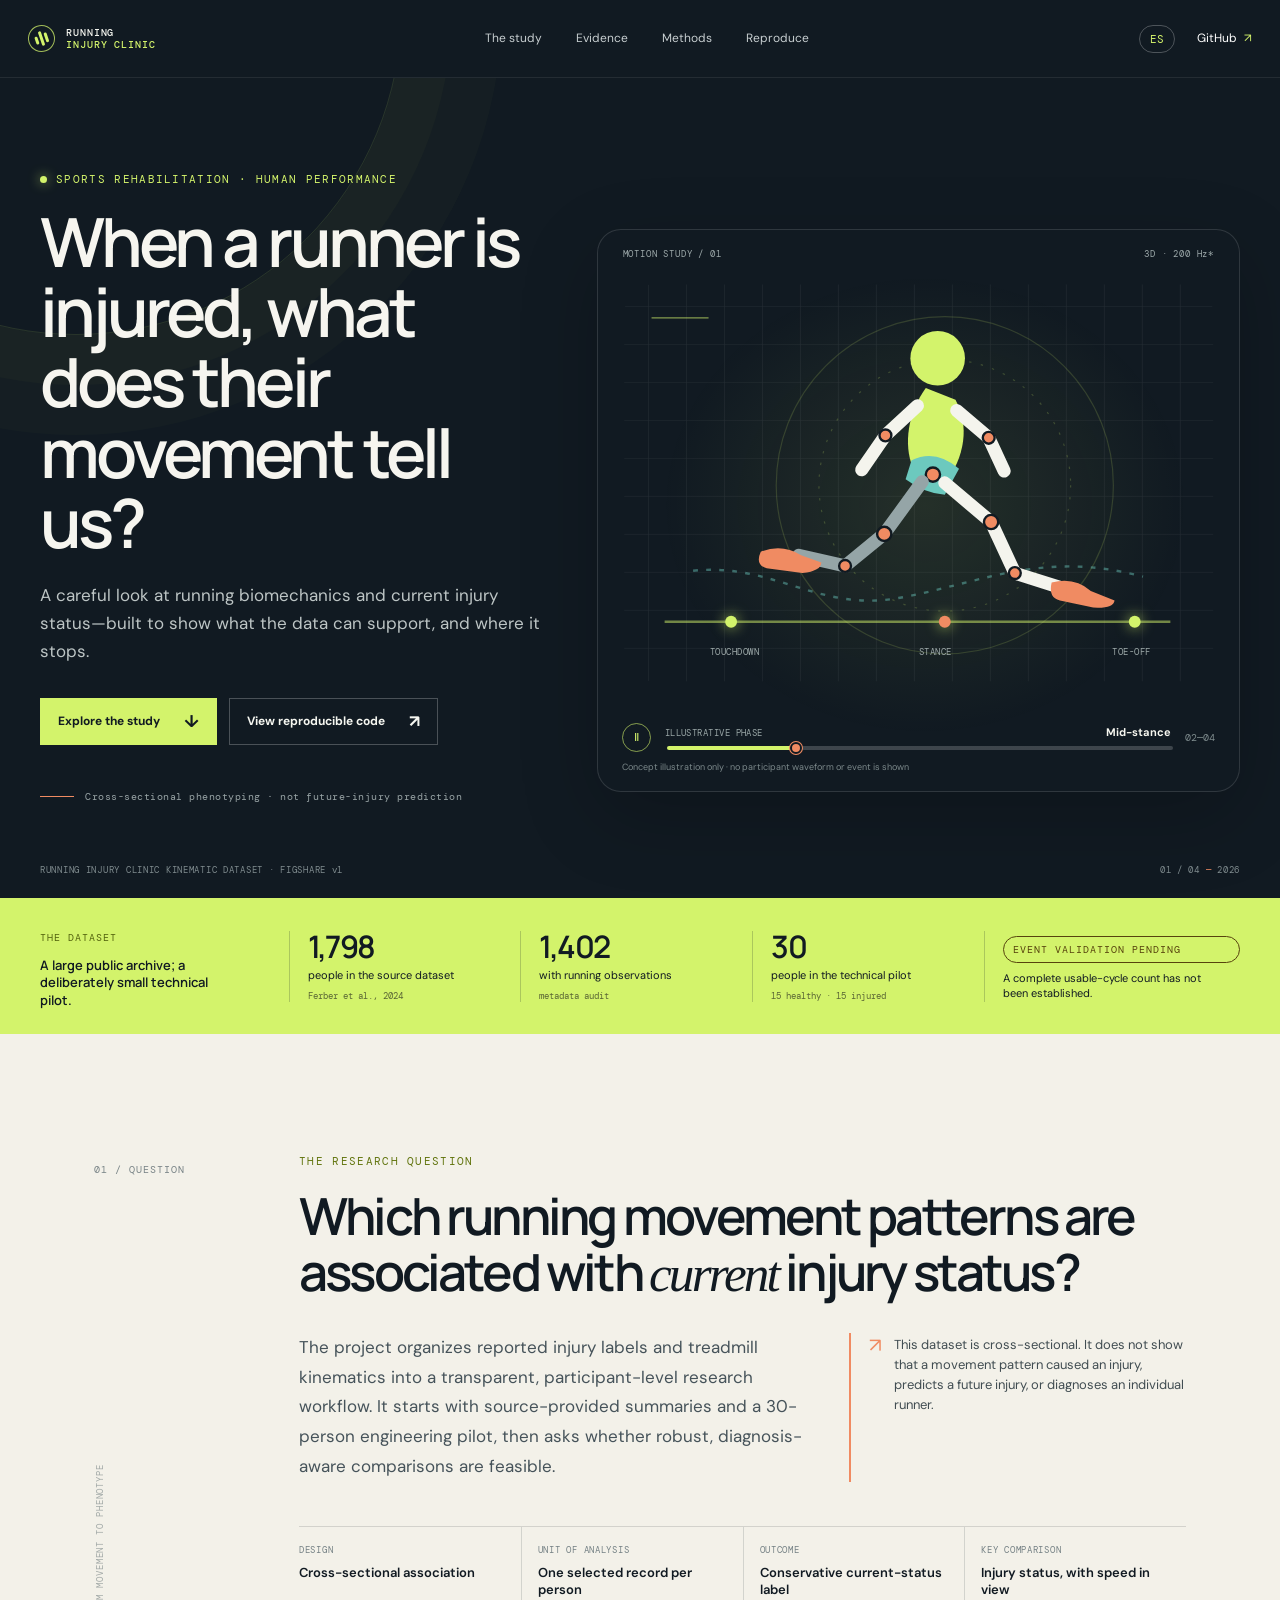
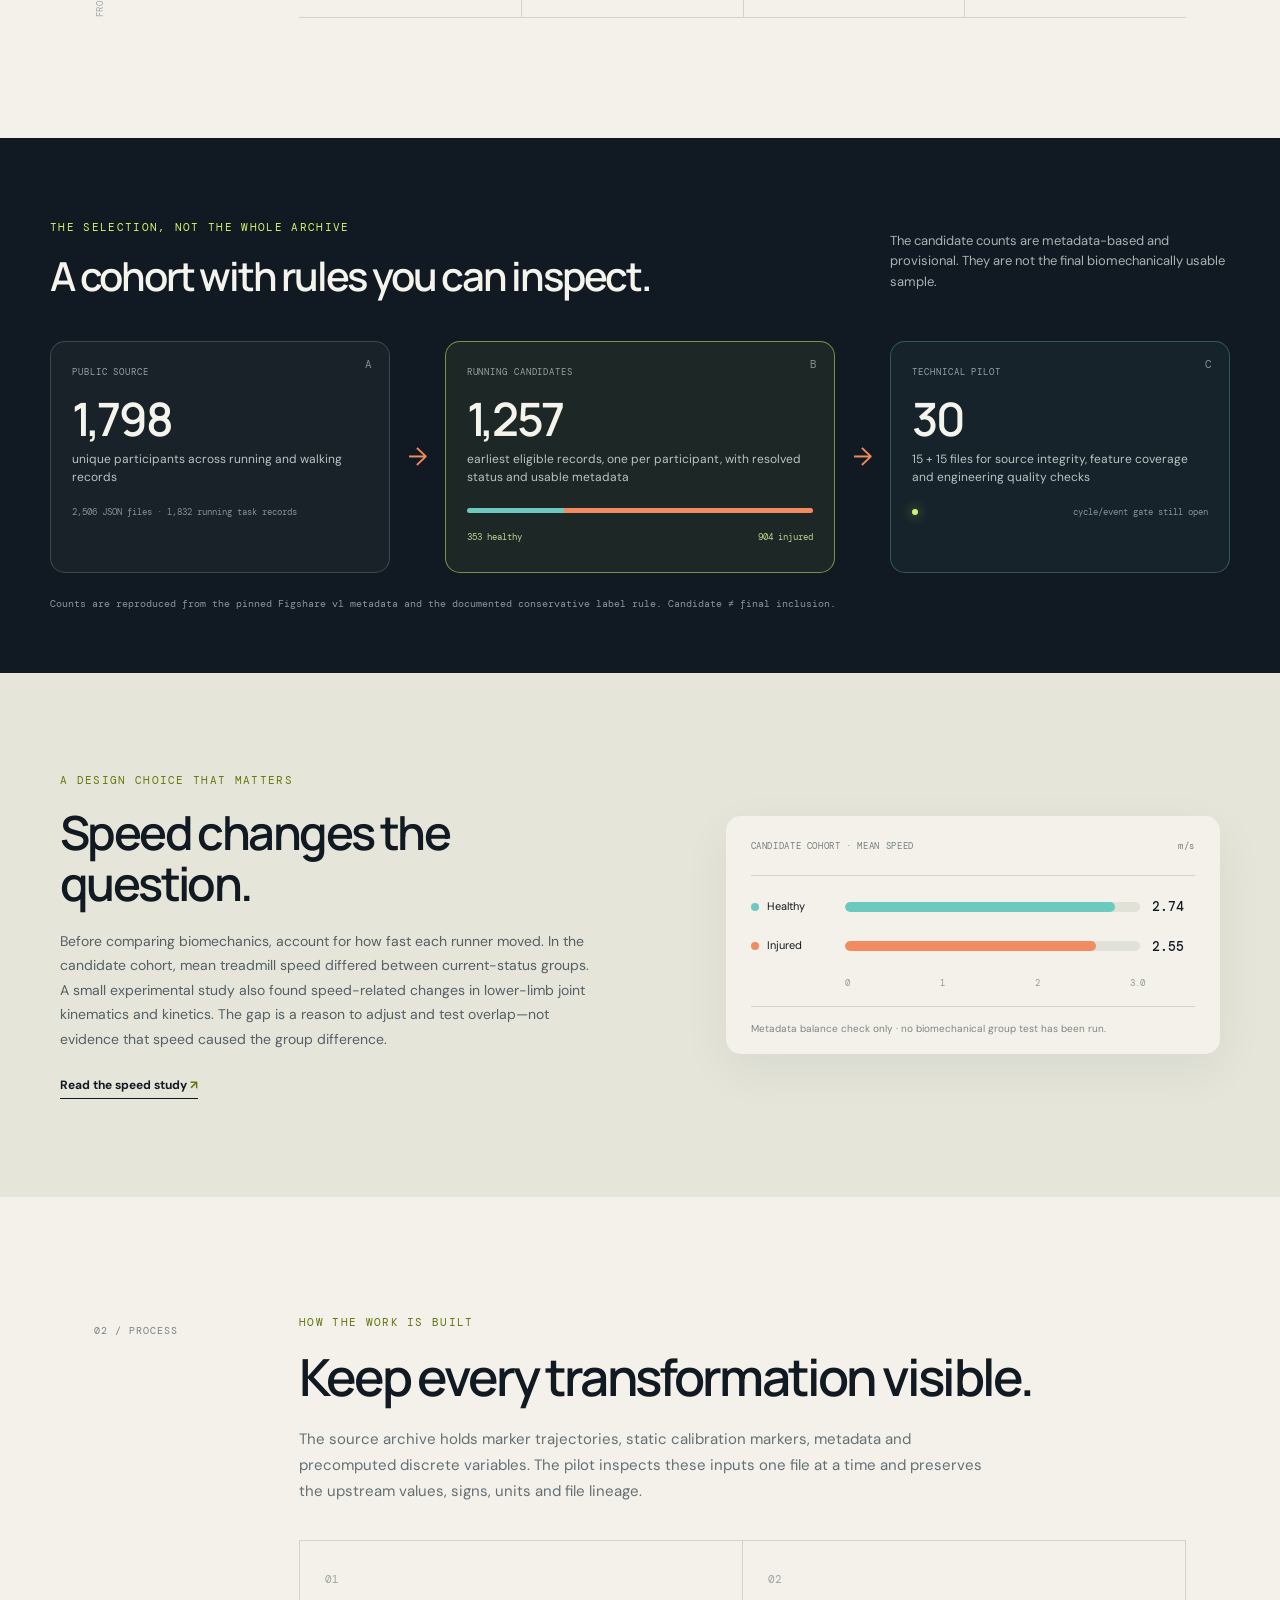
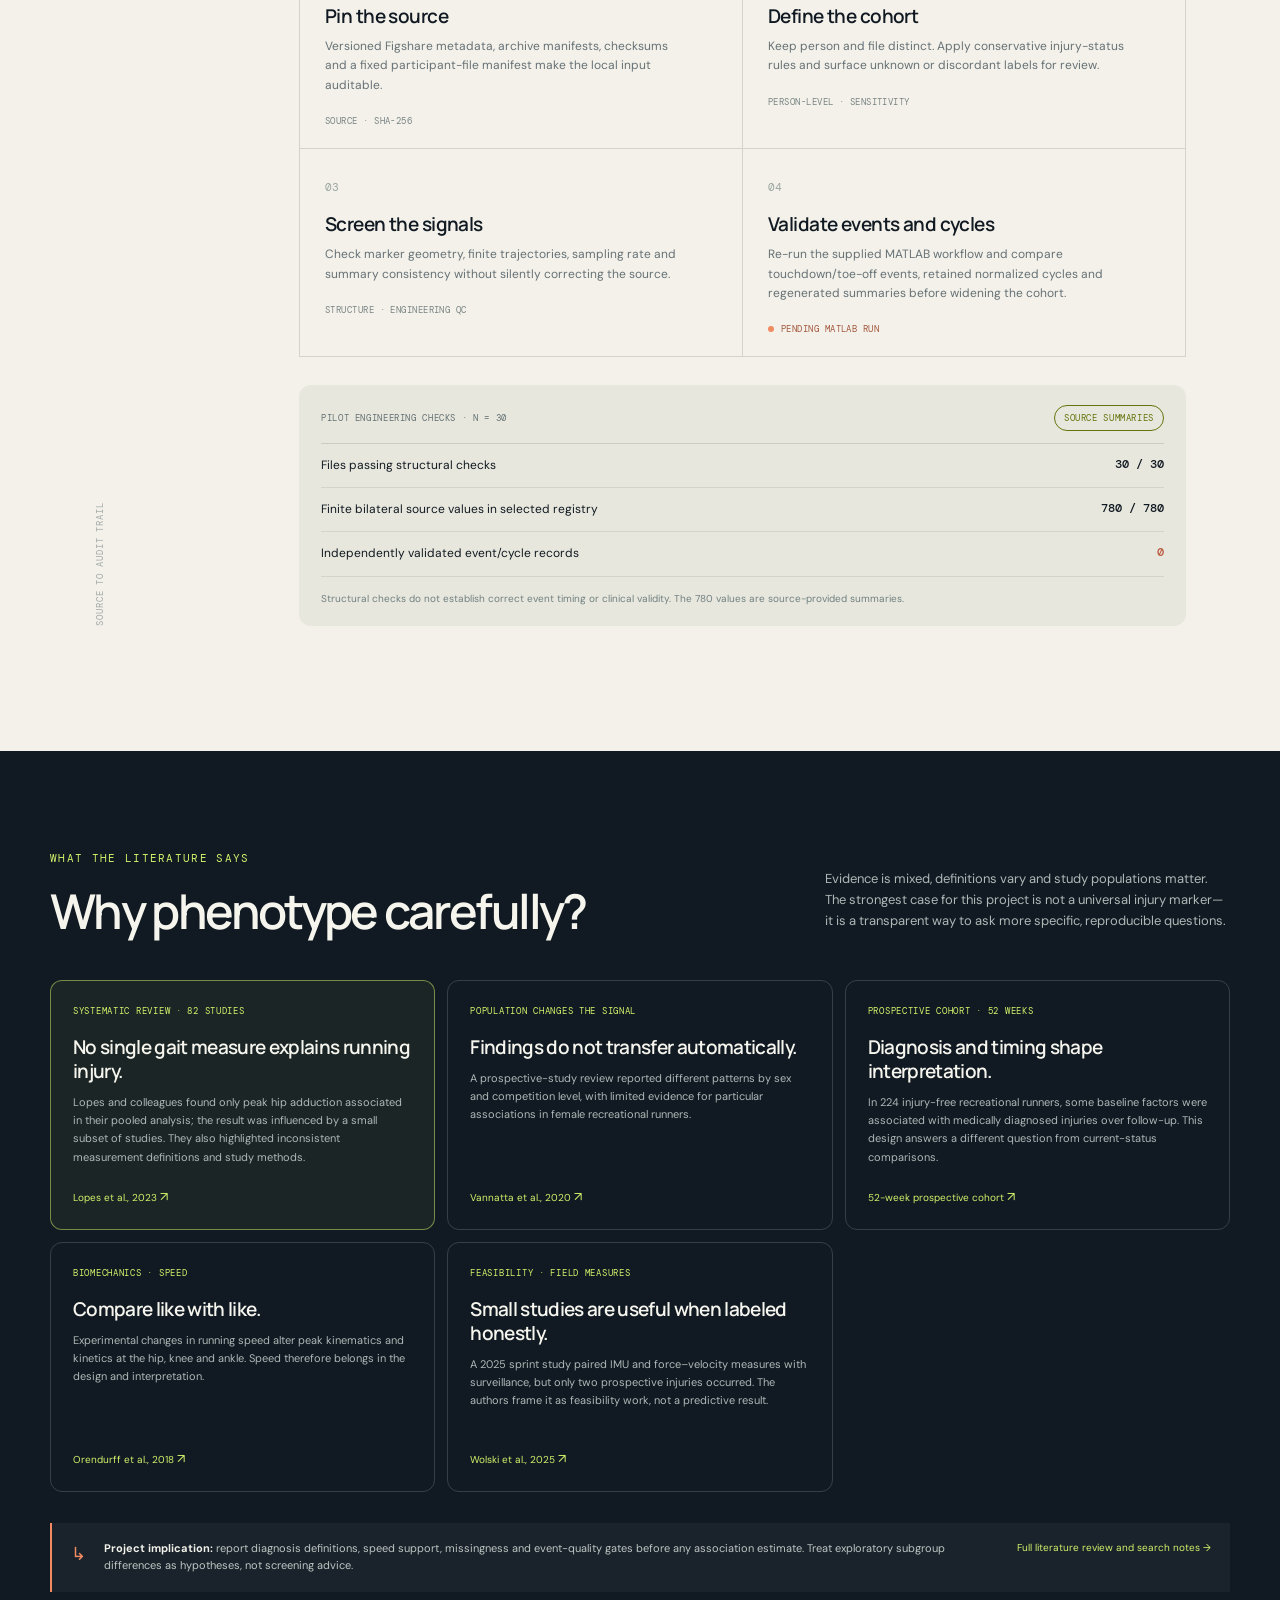
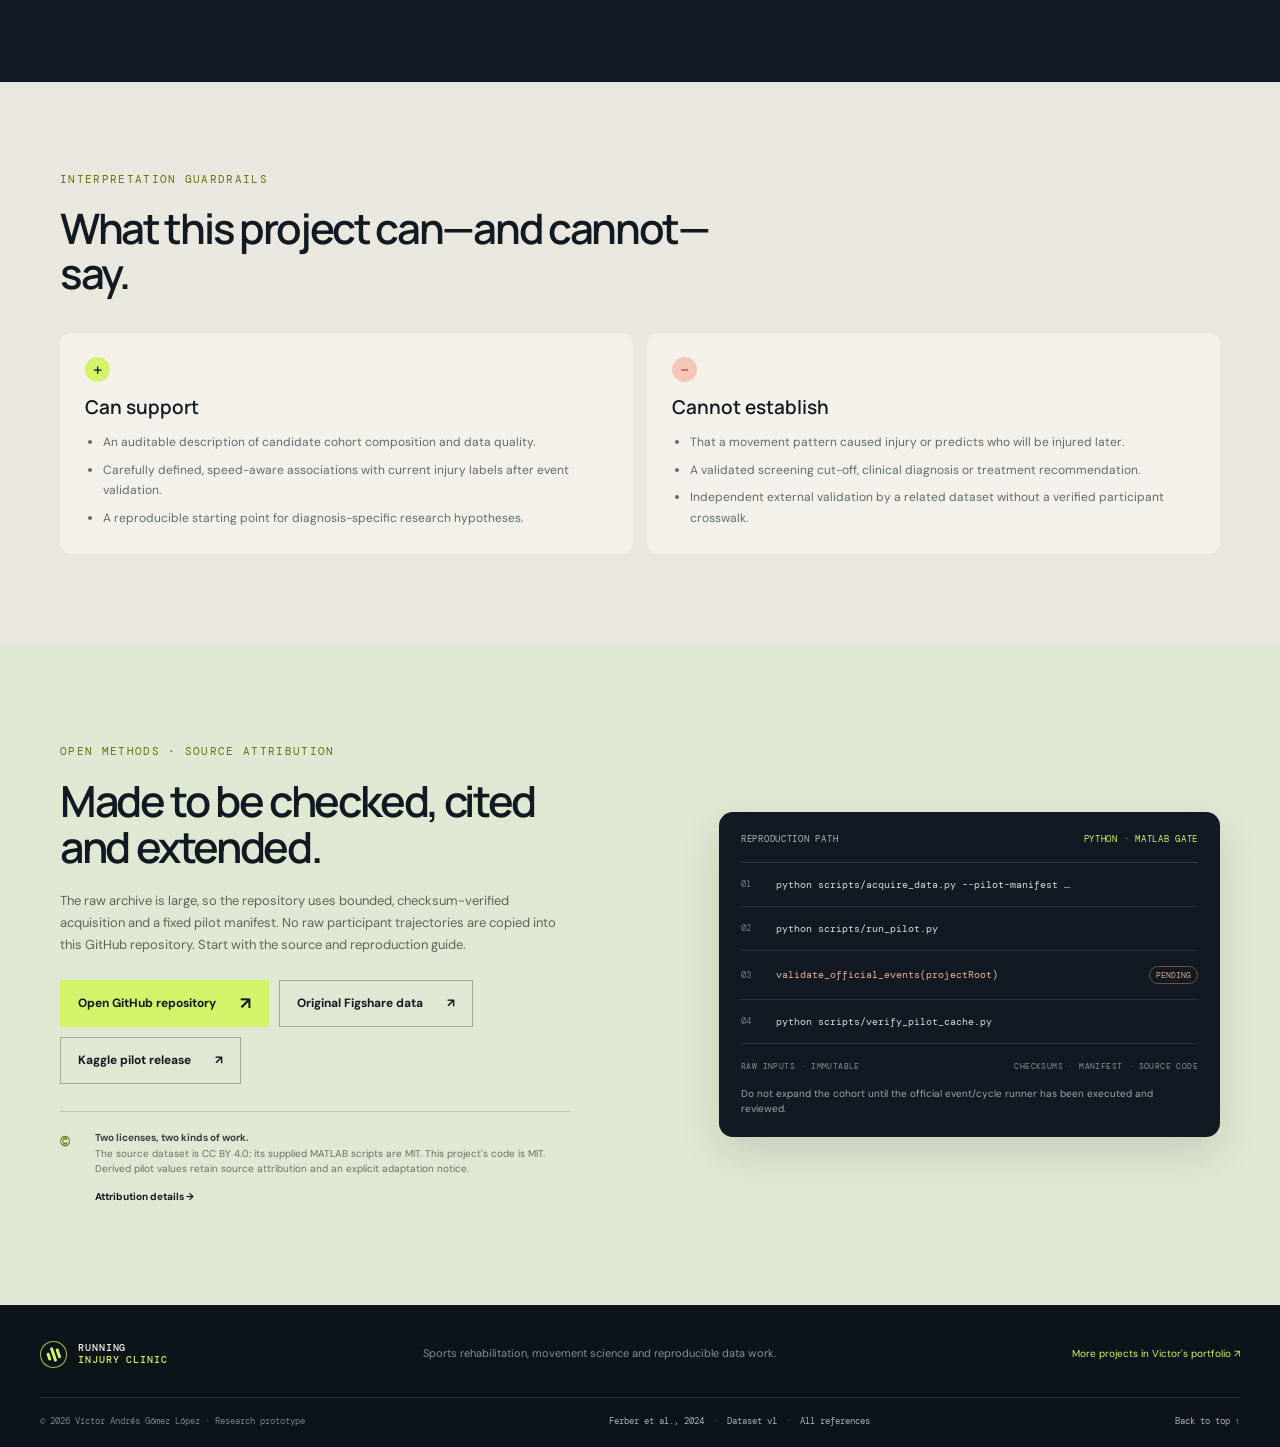
==== site/index.html @ 9637da19 "Build reproducible running injury research project" ====
<!doctype html>
<html lang="en">
<head>
  <meta charset="utf-8">
  <meta name="viewport" content="width=device-width, initial-scale=1">
  <meta name="theme-color" content="#111a22">
  <meta name="description" content="A transparent, cross-sectional exploration of running biomechanics and current injury phenotypes using the Running Injury Clinic Kinematic Dataset.">
  <title>Running Injury Clinic — Biomechanics & Injury Phenotyping</title>
  <link rel="icon" href="data:image/svg+xml,%3Csvg xmlns='http://www.w3.org/2000/svg' viewBox='0 0 40 40'%3E%3Crect width='40' height='40' rx='12' fill='%23111a22'/%3E%3Cpath d='M9 25h7l4-11 5 16 4-8h4' fill='none' stroke='%23d3f36b' stroke-width='3' stroke-linecap='round' stroke-linejoin='round'/%3E%3C/svg%3E">
  <link rel="stylesheet" href="styles.css">
  <script src="app.js" defer></script>
</head>
<body>
  <a class="skip-link" href="#main" data-i18n="skip">Skip to content</a>
  <header class="site-header">
    <a class="wordmark" href="#top" aria-label="Running Injury Clinic home">
      <span class="mark" aria-hidden="true"><i></i><i></i><i></i></span>
      <span>RUNNING<br><b>INJURY CLINIC</b></span>
    </a>
    <nav class="main-nav" aria-label="Main navigation">
      <a href="#study" data-i18n="navStudy">The study</a>
      <a href="#evidence" data-i18n="navEvidence">Evidence</a>
      <a href="#methods" data-i18n="navMethods">Methods</a>
      <a href="#reproduce" data-i18n="navReproduce">Reproduce</a>
    </nav>
    <div class="header-actions">
      <button class="language-toggle" type="button" aria-label="Switch language" aria-pressed="false">ES</button>
      <a class="header-link" href="https://github.com/victorgomezadapty/running-injury-clinic" target="_blank" rel="noreferrer">GitHub <span aria-hidden="true">↗</span></a>
      <button class="menu-toggle" type="button" aria-expanded="false" aria-controls="mobile-nav" aria-label="Open navigation"><span></span><span></span></button>
    </div>
  </header>
  <div id="mobile-nav" class="mobile-nav" hidden>
    <a href="#study" data-i18n="navStudy">The study</a><a href="#evidence" data-i18n="navEvidence">Evidence</a><a href="#methods" data-i18n="navMethods">Methods</a><a href="#reproduce" data-i18n="navReproduce">Reproduce</a>
  </div>

  <main id="main">
    <section class="hero" id="top">
      <div class="hero-copy">
        <p class="eyebrow"><span class="status-dot"></span><span data-i18n="eyebrow">SPORTS REHABILITATION · HUMAN PERFORMANCE</span></p>
        <h1 data-i18n="heroTitle">When a runner is injured, what does their movement tell us?</h1>
        <p class="hero-lede" data-i18n="heroLead">A careful look at running biomechanics and current injury status—built to show what the data can support, and where it stops.</p>
        <div class="hero-buttons">
          <a class="button button-lime" href="#study"><span data-i18n="explore">Explore the study</span><span aria-hidden="true">↓</span></a>
          <a class="button button-ghost" href="https://github.com/victorgomezadapty/running-injury-clinic" target="_blank" rel="noreferrer"><span data-i18n="viewCode">View reproducible code</span><span aria-hidden="true">↗</span></a>
        </div>
        <p class="scope-stamp"><span class="stamp-line"></span><span data-i18n="scopeStamp">Cross-sectional phenotyping · not future-injury prediction</span></p>
      </div>
      <div class="hero-visual" aria-label="Illustrative animation of a runner and gait cycle; not a participant's motion-capture data">
        <div class="visual-topline"><span data-i18n="motionLab">MOTION STUDY / 01</span><span>3D · 200 Hz*</span></div>
        <svg class="runner-svg" viewBox="0 0 520 380" role="img" aria-labelledby="runnerTitle runnerDesc">
          <title id="runnerTitle">Illustrative running movement</title>
          <desc id="runnerDesc">A geometric animated runner over a non-data schematic. The illustration is not a participant recording.</desc>
          <defs>
            <linearGradient id="glow" x1="0" y1="0" x2="1" y2="1"><stop offset="0" stop-color="#d3f36b" stop-opacity=".35"/><stop offset="1" stop-color="#61c9bf" stop-opacity="0"/></linearGradient>
            <pattern id="grid" width="32" height="32" patternUnits="userSpaceOnUse"><path d="M32 0H0V32" fill="none" stroke="#ffffff" stroke-opacity=".075" stroke-width="1"/></pattern>
          </defs>
          <rect x="12" y="14" width="496" height="334" rx="24" fill="url(#grid)"/>
          <circle class="orbit orbit-a" cx="282" cy="183" r="142" fill="none" stroke="#d3f36b" stroke-opacity=".16"/>
          <circle class="orbit orbit-b" cx="282" cy="183" r="106" fill="none" stroke="#d3f36b" stroke-opacity=".2" stroke-dasharray="2 8"/>
          <path d="M46 298H472" stroke="#d3f36b" stroke-opacity=".5" stroke-width="2"/>
          <path class="ghost-path" d="M70 255 C138 248 175 290 243 278 S364 237 449 260"/>
          <g class="runner">
            <g class="runner-torso">
              <circle class="runner-head" cx="276" cy="76" r="23"/>
              <path class="torso" d="M266 101 C251 122 247 148 255 168 L282 182 C299 159 303 133 291 111 Z"/>
              <path class="pelvis" d="M254 162 Q274 152 294 169 L282 191 Q265 190 249 178 Z"/>
              <circle class="joint" cx="272" cy="174" r="6"/>
              <g class="arm arm-back"><path d="M259 116 L232 141 L212 170"/><circle class="joint" cx="232" cy="141" r="5"/></g>
              <g class="arm arm-front"><path d="M292 120 L319 143 L332 171"/><circle class="joint" cx="319" cy="143" r="5"/></g>
              <g class="leg leg-back"><path d="M263 180 L231 224 L198 251 L159 242"/><circle class="joint" cx="231" cy="224" r="6"/><circle class="joint" cx="198" cy="251" r="5"/></g>
              <g class="leg leg-front"><path d="M282 181 L321 214 L341 257 L382 270"/><circle class="joint" cx="321" cy="214" r="6"/><circle class="joint" cx="341" cy="257" r="5"/></g>
              <path class="shoe shoe-back" d="M127 239 Q145 232 161 242 L178 248 Q178 255 162 257 L132 253 Q122 250 127 239Z"/>
              <path class="shoe shoe-front" d="M372 265 Q391 260 405 272 L425 280 Q424 287 407 286 L379 280 Q369 278 372 265Z"/>
            </g>
          </g>
          <circle class="track-point point-a" cx="102" cy="298" r="5"/><circle class="track-point point-b" cx="282" cy="298" r="5"/><circle class="track-point point-c" cx="442" cy="298" r="5"/>
          <text class="svg-label" x="84" y="326">TOUCHDOWN</text><text class="svg-label" x="260" y="326">STANCE</text><text class="svg-label" x="423" y="326">TOE-OFF</text>
          <path class="scan-line" d="M35 42H485"/>
        </svg>
        <div class="cycle-control">
          <button class="play-toggle" type="button" aria-label="Pause illustration" aria-pressed="true"><span class="pause-icon">Ⅱ</span><span class="play-icon">▶</span></button>
          <div class="cycle-track-wrap">
            <div class="cycle-state"><span data-i18n="phaseLabel">ILLUSTRATIVE PHASE</span><strong id="phase-name" aria-live="polite">Stance</strong></div>
            <input id="phase-slider" type="range" min="0" max="100" value="25" aria-label="Explore the illustrative gait cycle">
          </div>
          <span class="cycle-number" id="phase-number">01—04</span>
        </div>
        <p class="illustration-note" data-i18n="illustrationNote">Concept illustration only · no participant waveform or event is shown</p>
      </div>
      <div class="hero-bottom"><span data-i18n="datasetSource">RUNNING INJURY CLINIC KINEMATIC DATASET · FIGSHARE v1</span><span>01 / 04 <i>—</i> 2026</span></div>
    </section>

    <section class="metrics-band" aria-label="Project snapshot">
      <div class="metric-intro"><span data-i18n="snapshot">THE DATASET</span><p data-i18n="snapshotCopy">A large public archive; a deliberately small technical pilot.</p></div>
      <div class="metric"><strong data-count="1798">1,798</strong><span data-i18n="people">people in the source dataset</span><small>Ferber et al., 2024</small></div>
      <div class="metric"><strong data-count="1402">1,402</strong><span data-i18n="runningPeople">with running observations</span><small>metadata audit</small></div>
      <div class="metric"><strong data-count="30">30</strong><span data-i18n="pilotPeople">people in the technical pilot</span><small>15 healthy · 15 injured</small></div>
      <div class="metric metric-status"><span class="status-pill" data-i18n="eventPending">EVENT VALIDATION PENDING</span><p data-i18n="fullQc">A complete usable-cycle count has not been established.</p></div>
    </section>

    <section class="section study-section" id="study">
      <div class="section-aside"><span class="section-index">01 / QUESTION</span><span class="vertical-note" data-i18n="sectionQuestion">FROM MOVEMENT TO PHENOTYPE</span></div>
      <div class="section-main">
        <p class="eyebrow eyebrow-dark" data-i18n="studyEyebrow">THE RESEARCH QUESTION</p>
        <h2 data-i18n="studyTitle">Which running movement patterns are associated with <em>current</em> injury status?</h2>
        <div class="study-grid">
          <p class="study-lede" data-i18n="studyLead">The project organizes reported injury labels and treadmill kinematics into a transparent, participant-level research workflow. It starts with source-provided summaries and a 30-person engineering pilot, then asks whether robust, diagnosis-aware comparisons are feasible.</p>
          <div class="callout"><span class="callout-icon">↗</span><p data-i18n="studyLimit">This dataset is cross-sectional. It does not show that a movement pattern caused an injury, predicts a future injury, or diagnoses an individual runner.</p></div>
        </div>
        <div class="study-facts">
          <div><span data-i18n="designLabel">DESIGN</span><strong data-i18n="designValue">Cross-sectional association</strong></div>
          <div><span data-i18n="unitLabel">UNIT OF ANALYSIS</span><strong data-i18n="unitValue">One selected record per person</strong></div>
          <div><span data-i18n="outcomeLabel">OUTCOME</span><strong data-i18n="outcomeValue">Conservative current-status label</strong></div>
          <div><span data-i18n="comparisonLabel">KEY COMPARISON</span><strong data-i18n="comparisonValue">Injury status, with speed in view</strong></div>
        </div>
      </div>
    </section>

    <section class="cohort-section">
      <div class="cohort-heading"><div><p class="eyebrow" data-i18n="cohortEyebrow">THE SELECTION, NOT THE WHOLE ARCHIVE</p><h2 data-i18n="cohortTitle">A cohort with rules you can inspect.</h2></div><p data-i18n="cohortCopy">The candidate counts are metadata-based and provisional. They are not the final biomechanically usable sample.</p></div>
      <div class="cohort-flow">
        <article class="flow-card flow-source"><span class="flow-step">A</span><span class="flow-kicker" data-i18n="sourceLabel">PUBLIC SOURCE</span><strong>1,798</strong><p data-i18n="sourceText">unique participants across running and walking records</p><span class="flow-foot">2,506 JSON files · 1,832 running task records</span></article>
        <div class="flow-arrow" aria-hidden="true">→</div>
        <article class="flow-card flow-candidate"><span class="flow-step">B</span><span class="flow-kicker" data-i18n="candidateLabel">RUNNING CANDIDATES</span><strong>1,257</strong><p data-i18n="candidateText">earliest eligible records, one per participant, with resolved status and usable metadata</p><div class="stack-bar" role="img" aria-label="353 healthy and 904 injured candidates"><i></i><b></b></div><span class="flow-foot"><span>353 healthy</span><span>904 injured</span></span></article>
        <div class="flow-arrow" aria-hidden="true">→</div>
        <article class="flow-card flow-pilot"><span class="flow-step">C</span><span class="flow-kicker" data-i18n="pilotLabel">TECHNICAL PILOT</span><strong>30</strong><p data-i18n="pilotText">15 + 15 files for source integrity, feature coverage and engineering quality checks</p><span class="flow-foot"><span class="status-dot"></span><span data-i18n="eventGate">cycle/event gate still open</span></span></article>
      </div>
      <p class="cohort-caption" data-i18n="cohortCaption">Counts are reproduced from the pinned Figshare v1 metadata and the documented conservative label rule. Candidate ≠ final inclusion.</p>
    </section>

    <section class="speed-section">
      <div class="speed-copy"><p class="eyebrow" data-i18n="confounder">A DESIGN CHOICE THAT MATTERS</p><h2 data-i18n="speedTitle">Speed changes the question.</h2><p data-i18n="speedCopy">Before comparing biomechanics, account for how fast each runner moved. In the candidate cohort, mean treadmill speed differed between current-status groups. A small experimental study also found speed-related changes in lower-limb joint kinematics and kinetics. The gap is a reason to adjust and test overlap—not evidence that speed caused the group difference.</p><a class="text-link" href="https://doi.org/10.1016/j.jbiomech.2018.02.010" target="_blank" rel="noreferrer"><span data-i18n="readSpeed">Read the speed study</span> <span aria-hidden="true">↗</span></a></div>
      <div class="speed-chart" role="img" aria-label="Candidate cohort mean speed: healthy 2.74 meters per second, injured 2.55 meters per second">
        <div class="chart-heading"><span data-i18n="candidateMeans">CANDIDATE COHORT · MEAN SPEED</span><span>m/s</span></div>
        <div class="chart-row"><div class="chart-label"><span class="legend-dot healthy"></span><span data-i18n="healthy">Healthy</span></div><div class="bar-rail"><i class="speed-bar healthy-bar" style="--bar:91.3%"></i></div><strong>2.74</strong></div>
        <div class="chart-row"><div class="chart-label"><span class="legend-dot injured"></span><span data-i18n="injured">Injured</span></div><div class="bar-rail"><i class="speed-bar injured-bar" style="--bar:85%"></i></div><strong>2.55</strong></div>
        <div class="chart-scale"><span>0</span><span>1</span><span>2</span><span>3.0</span></div>
        <p class="chart-note" data-i18n="chartNote">Metadata balance check only · no biomechanical group test has been run.</p>
      </div>
    </section>

    <section class="section methods-section" id="methods">
      <div class="section-aside"><span class="section-index">02 / PROCESS</span><span class="vertical-note" data-i18n="sectionMethod">SOURCE TO AUDIT TRAIL</span></div>
      <div class="section-main">
        <p class="eyebrow eyebrow-dark" data-i18n="methodsEyebrow">HOW THE WORK IS BUILT</p>
        <h2 data-i18n="methodsTitle">Keep every transformation visible.</h2>
        <p class="section-intro" data-i18n="methodsLead">The source archive holds marker trajectories, static calibration markers, metadata and precomputed discrete variables. The pilot inspects these inputs one file at a time and preserves the upstream values, signs, units and file lineage.</p>
        <div class="method-grid">
          <article class="method-card"><span class="method-number">01</span><h3 data-i18n="method1Title">Pin the source</h3><p data-i18n="method1Text">Versioned Figshare metadata, archive manifests, checksums and a fixed participant-file manifest make the local input auditable.</p><span class="method-tag">SOURCE · SHA-256</span></article>
          <article class="method-card"><span class="method-number">02</span><h3 data-i18n="method2Title">Define the cohort</h3><p data-i18n="method2Text">Keep person and file distinct. Apply conservative injury-status rules and surface unknown or discordant labels for review.</p><span class="method-tag">PERSON-LEVEL · SENSITIVITY</span></article>
          <article class="method-card"><span class="method-number">03</span><h3 data-i18n="method3Title">Screen the signals</h3><p data-i18n="method3Text">Check marker geometry, finite trajectories, sampling rate and summary consistency without silently correcting the source.</p><span class="method-tag">STRUCTURE · ENGINEERING QC</span></article>
          <article class="method-card method-pending"><span class="method-number">04</span><h3 data-i18n="method4Title">Validate events and cycles</h3><p data-i18n="method4Text">Re-run the supplied MATLAB workflow and compare touchdown/toe-off events, retained normalized cycles and regenerated summaries before widening the cohort.</p><span class="method-tag"><i></i><span data-i18n="method4Tag">PENDING MATLAB RUN</span></span></article>
        </div>
        <div class="pilot-result"><div class="pilot-result-head"><span data-i18n="pilotResults">PILOT ENGINEERING CHECKS · N = 30</span><span class="status-pill status-soft" data-i18n="sourceScalars">SOURCE SUMMARIES</span></div><div class="result-row"><span data-i18n="structuralPass">Files passing structural checks</span><strong>30 / 30</strong></div><div class="result-row"><span data-i18n="featureSlots">Finite bilateral source values in selected registry</span><strong>780 / 780</strong></div><div class="result-row"><span data-i18n="validatedCycles">Independently validated event/cycle records</span><strong class="warning-value">0</strong></div><p data-i18n="pilotResultNote">Structural checks do not establish correct event timing or clinical validity. The 780 values are source-provided summaries.</p></div>
      </div>
    </section>

    <section class="evidence-section" id="evidence">
      <div class="evidence-top"><div><p class="eyebrow" data-i18n="evidenceEyebrow">WHAT THE LITERATURE SAYS</p><h2 data-i18n="evidenceTitle">Why phenotype carefully?</h2></div><p data-i18n="evidenceLead">Evidence is mixed, definitions vary and study populations matter. The strongest case for this project is not a universal injury marker—it is a transparent way to ask more specific, reproducible questions.</p></div>
      <div class="evidence-grid">
        <article class="evidence-card evidence-featured"><span class="evidence-label" data-i18n="evidenceSynthesis">SYSTEMATIC REVIEW · 82 STUDIES</span><h3 data-i18n="evidence1Title">No single gait measure explains running injury.</h3><p data-i18n="evidence1Text">Lopes and colleagues found only peak hip adduction associated in their pooled analysis; the result was influenced by a small subset of studies. They also highlighted inconsistent measurement definitions and study methods.</p><a href="https://doi.org/10.1016/j.bjpt.2023.100538" target="_blank" rel="noreferrer">Lopes et al., 2023 <span aria-hidden="true">↗</span></a></article>
        <article class="evidence-card"><span class="evidence-label" data-i18n="evidencePopulation">POPULATION CHANGES THE SIGNAL</span><h3 data-i18n="evidence2Title">Findings do not transfer automatically.</h3><p data-i18n="evidence2Text">A prospective-study review reported different patterns by sex and competition level, with limited evidence for particular associations in female recreational runners.</p><a href="https://doi.org/10.1016/j.clinbiomech.2020.104991" target="_blank" rel="noreferrer">Vannatta et al., 2020 <span aria-hidden="true">↗</span></a></article>
        <article class="evidence-card"><span class="evidence-label" data-i18n="evidenceProspective">PROSPECTIVE COHORT · 52 WEEKS</span><h3 data-i18n="evidence3Title">Diagnosis and timing shape interpretation.</h3><p data-i18n="evidence3Text">In 224 injury-free recreational runners, some baseline factors were associated with medically diagnosed injuries over follow-up. This design answers a different question from current-status comparisons.</p><a href="https://doi.org/10.1186/s40621-020-00237-2" target="_blank" rel="noreferrer">52-week prospective cohort <span aria-hidden="true">↗</span></a></article>
        <article class="evidence-card"><span class="evidence-label" data-i18n="evidenceConfounder">BIOMECHANICS · SPEED</span><h3 data-i18n="evidence4Title">Compare like with like.</h3><p data-i18n="evidence4Text">Experimental changes in running speed alter peak kinematics and kinetics at the hip, knee and ankle. Speed therefore belongs in the design and interpretation.</p><a href="https://doi.org/10.1016/j.jbiomech.2018.02.010" target="_blank" rel="noreferrer">Orendurff et al., 2018 <span aria-hidden="true">↗</span></a></article>
        <article class="evidence-card"><span class="evidence-label" data-i18n="evidenceFeasibility">FEASIBILITY · FIELD MEASURES</span><h3 data-i18n="evidence5Title">Small studies are useful when labeled honestly.</h3><p data-i18n="evidence5Text">A 2025 sprint study paired IMU and force–velocity measures with surveillance, but only two prospective injuries occurred. The authors frame it as feasibility work, not a predictive result.</p><a href="https://doi.org/10.3390/s25051518" target="_blank" rel="noreferrer">Wolski et al., 2025 <span aria-hidden="true">↗</span></a></article>
      </div>
      <div class="discussion-note"><span>↳</span><p><b data-i18n="discussionTake">Project implication:</b> <span data-i18n="discussionText">report diagnosis definitions, speed support, missingness and event-quality gates before any association estimate. Treat exploratory subgroup differences as hypotheses, not screening advice.</span></p><a href="references.html" data-i18n="fullReview">Full literature review and search notes →</a></div>
    </section>

    <section class="limits-section">
      <div class="limits-heading"><p class="eyebrow" data-i18n="limitsEyebrow">INTERPRETATION GUARDRAILS</p><h2 data-i18n="limitsTitle">What this project can—and cannot—say.</h2></div>
      <div class="limits-columns"><div><span class="limit-mark yes">+</span><h3 data-i18n="canTitle">Can support</h3><ul><li data-i18n="can1">An auditable description of candidate cohort composition and data quality.</li><li data-i18n="can2">Carefully defined, speed-aware associations with current injury labels after event validation.</li><li data-i18n="can3">A reproducible starting point for diagnosis-specific research hypotheses.</li></ul></div><div><span class="limit-mark no">−</span><h3 data-i18n="cannotTitle">Cannot establish</h3><ul><li data-i18n="cannot1">That a movement pattern caused injury or predicts who will be injured later.</li><li data-i18n="cannot2">A validated screening cut-off, clinical diagnosis or treatment recommendation.</li><li data-i18n="cannot3">Independent external validation by a related dataset without a verified participant crosswalk.</li></ul></div></div>
    </section>

    <section class="reproduce-section" id="reproduce">
      <div class="reproduce-copy"><p class="eyebrow" data-i18n="reproEyebrow">OPEN METHODS · SOURCE ATTRIBUTION</p><h2 data-i18n="reproTitle">Made to be checked, cited and extended.</h2><p data-i18n="reproText">The raw archive is large, so the repository uses bounded, checksum-verified acquisition and a fixed pilot manifest. No raw participant trajectories are copied into this GitHub repository. Start with the source and reproduction guide.</p><div class="repro-buttons"><a class="button button-lime" href="https://github.com/victorgomezadapty/running-injury-clinic" target="_blank" rel="noreferrer"><span data-i18n="repoButton">Open GitHub repository</span><span aria-hidden="true">↗</span></a><a class="button button-line" href="https://doi.org/10.25452/figshare.plus.24255795.v1" target="_blank" rel="noreferrer"><span data-i18n="sourceButton">Original Figshare data</span><span aria-hidden="true">↗</span></a><a class="button button-line" href="https://www.kaggle.com/datasets/vctorandrsgmezlpez/running-injury-clinic-kinematic-pilot" target="_blank" rel="noreferrer"><span data-i18n="kaggleButton">Kaggle pilot release</span><span aria-hidden="true">↗</span></a></div><div class="license-note"><span class="license-icon">©</span><p><strong data-i18n="licenseTitle">Two licenses, two kinds of work.</strong><br><span data-i18n="licenseText">The source dataset is CC BY 4.0; its supplied MATLAB scripts are MIT. This project's code is MIT. Derived pilot values retain source attribution and an explicit adaptation notice.</span></p><a href="licenses.html" data-i18n="licenseLink">Attribution details →</a></div></div>
      <div class="repro-card"><div class="repro-card-head"><span data-i18n="reproStack">REPRODUCTION PATH</span><span class="copy-status">PYTHON · MATLAB GATE</span></div><div class="terminal-line"><span>01</span><code>python scripts/acquire_data.py --pilot-manifest …</code></div><div class="terminal-line"><span>02</span><code>python scripts/run_pilot.py</code></div><div class="terminal-line terminal-wait"><span>03</span><code data-i18n="matlabGate">validate_official_events(projectRoot)</code><i data-i18n="pending">PENDING</i></div><div class="terminal-line"><span>04</span><code>python scripts/verify_pilot_cache.py</code></div><div class="repro-foot"><span data-i18n="immutable">RAW INPUTS · IMMUTABLE</span><span>CHECKSUMS · MANIFEST · SOURCE CODE</span></div><p data-i18n="reproGateNote">Do not expand the cohort until the official event/cycle runner has been executed and reviewed.</p></div>
    </section>
  </main>

  <footer class="site-footer">
    <div class="footer-top"><a class="wordmark wordmark-footer" href="#top"><span class="mark" aria-hidden="true"><i></i><i></i><i></i></span><span>RUNNING<br><b>INJURY CLINIC</b></span></a><p data-i18n="footerLine">Sports rehabilitation, movement science and reproducible data work.</p><a class="footer-portfolio" href="https://victor-gomez-portfolio.vercel.app" target="_blank" rel="noreferrer"><span data-i18n="portfolioLink">More projects in Victor's portfolio</span> ↗</a></div>
    <div class="footer-bottom"><span>© 2026 Víctor Andrés Gómez López · <span data-i18n="footerResearch">Research prototype</span></span><span><a href="https://doi.org/10.1038/s41597-024-04011-7" target="_blank" rel="noreferrer">Ferber et al., 2024</a> · <a href="https://doi.org/10.25452/figshare.plus.24255795.v1" target="_blank" rel="noreferrer">Dataset v1</a> · <a href="references.html" data-i18n="allReferences">All references</a></span><a class="back-top" href="#top" data-i18n="backTop">Back to top ↑</a></div>
  </footer>
</body>
</html>
---- site/styles.css ----
@import url('https://fonts.googleapis.com/css2?family=DM+Mono:wght@400;500&family=DM+Sans:wght@400;500;600;700&family=Manrope:wght@400;500;600;700;800&display=swap');

:root{--ink:#111a22;--ink-soft:#26333d;--paper:#f3f1e9;--paper-2:#e9e7de;--lime:#d3f36b;--teal:#6cc9be;--orange:#f08b62;--muted:#8d999e;--line:rgba(17,26,34,.14);--dark-line:rgba(255,255,255,.15);--sans:'DM Sans',Arial,sans-serif;--display:'Manrope','DM Sans',sans-serif;--mono:'DM Mono',monospace;--content:1180px}
*{box-sizing:border-box}html{scroll-behavior:smooth;scroll-padding-top:90px}body{margin:0;background:var(--paper);color:var(--ink);font-family:var(--sans);font-size:16px;line-height:1.6;-webkit-font-smoothing:antialiased}a{color:inherit;text-decoration:none}button,input{font:inherit}button:focus-visible,a:focus-visible,input:focus-visible{outline:3px solid var(--orange);outline-offset:4px}.skip-link{position:absolute;left:12px;top:-60px;background:var(--lime);color:var(--ink);padding:10px 14px;z-index:99}.skip-link:focus{top:12px}
.site-header{height:78px;background:var(--ink);color:#f4f5ef;display:flex;align-items:center;justify-content:space-between;padding:0 max(28px,calc((100vw - 1370px)/2));position:sticky;top:0;z-index:30;border-bottom:1px solid rgba(255,255,255,.08)}.wordmark{display:flex;align-items:center;gap:11px;font:500 10px/1.2 var(--mono);letter-spacing:.09em}.wordmark b{font-weight:500;color:var(--lime)}.mark{width:27px;height:27px;border:1px solid rgba(211,243,107,.75);border-radius:50%;display:flex;align-items:center;justify-content:center;gap:2px;transform:rotate(-19deg)}.mark i{display:block;width:3px;border-radius:4px;background:var(--lime)}.mark i:nth-child(1){height:8px}.mark i:nth-child(2){height:15px}.mark i:nth-child(3){height:10px}.main-nav{display:flex;align-items:center;gap:34px}.main-nav a,.header-link{font-size:12px;color:#c7ced0;transition:color .2s}.main-nav a:hover,.header-link:hover{color:var(--lime)}.header-actions{display:flex;align-items:center;gap:22px}.language-toggle{border:1px solid rgba(255,255,255,.25);border-radius:20px;background:transparent;color:var(--lime);padding:6px 10px;font:11px var(--mono);cursor:pointer}.header-link{color:#fff}.header-link span{color:var(--lime);margin-left:4px}.menu-toggle,.mobile-nav{display:none}
.hero{min-height:680px;background:var(--ink);color:#f6f5ef;display:grid;grid-template-columns:minmax(360px,.88fr) minmax(430px,1.12fr);column-gap:4vw;padding:94px max(40px,calc((100vw - 1250px)/2)) 55px;position:relative;overflow:hidden}.hero:before{content:"";position:absolute;width:650px;height:650px;top:-395px;left:-250px;border-radius:50%;border:1px solid rgba(211,243,107,.12);box-shadow:0 0 0 50px rgba(211,243,107,.025),0 0 0 100px rgba(211,243,107,.018);pointer-events:none}.hero-copy{align-self:center;z-index:2;padding-bottom:40px}.eyebrow{font:11px var(--mono);letter-spacing:.12em;color:var(--lime);margin:0 0 20px;display:flex;align-items:center;gap:9px}.status-dot{display:inline-block;width:7px;height:7px;border-radius:50%;background:var(--lime);box-shadow:0 0 12px rgba(211,243,107,.75);flex:none}.hero h1{font:600 clamp(40px,5.3vw,70px)/1.035 var(--display);letter-spacing:-.058em;max-width:620px;margin:0 0 24px}.hero-lede{max-width:520px;font-size:17px;line-height:1.65;color:#bdc5c5;margin:0}.hero-buttons{display:flex;gap:12px;flex-wrap:wrap;margin-top:33px}.button{min-height:47px;display:inline-flex;align-items:center;justify-content:center;gap:24px;padding:0 17px;font-size:12px;font-weight:700;border:1px solid transparent;transition:transform .2s,background .2s,border-color .2s}.button:hover{transform:translateY(-2px)}.button-lime{background:var(--lime);color:var(--ink)}.button-ghost{border-color:rgba(255,255,255,.24);color:#f5f6f0}.button-ghost:hover{border-color:var(--lime)}.button-ghost span:last-child,.button-lime span:last-child{font-size:17px}.scope-stamp{margin:45px 0 0;display:flex;align-items:center;gap:11px;color:#99a4a6;font:10px var(--mono);letter-spacing:.05em}.stamp-line{height:1px;width:34px;background:var(--orange)}.hero-visual{align-self:center;position:relative;background:radial-gradient(ellipse at 51% 49%,rgba(211,243,107,.1),transparent 57%);border:1px solid rgba(255,255,255,.13);border-radius:24px;padding:10px 12px 9px;margin-top:6px;box-shadow:0 25px 80px rgba(0,0,0,.2)}.visual-topline{display:flex;justify-content:space-between;padding:8px 13px;color:#9eaaab;font:9px var(--mono);letter-spacing:.09em}.runner-svg{display:block;width:100%;overflow:visible}.ghost-path{fill:none;stroke:var(--teal);stroke-width:2;stroke-dasharray:4 7;opacity:.45}.runner-head{fill:var(--lime)}.torso{fill:var(--lime)}.pelvis{fill:var(--teal)}.runner-svg .arm,.runner-svg .leg{fill:none;stroke:#f4f4ed;stroke-width:11;stroke-linecap:round;stroke-linejoin:round}.runner-svg .leg-back{stroke:#95a5a7}.runner-svg .joint{fill:var(--orange);stroke:var(--ink);stroke-width:2}.shoe{fill:var(--orange)}.runner-torso{animation:body-bob .62s ease-in-out infinite alternate;transform-origin:275px 160px}.arm-front{transform-origin:291px 119px;animation:arm-front .62s ease-in-out infinite alternate}.arm-back{transform-origin:259px 116px;animation:arm-back .62s ease-in-out infinite alternate}.leg-front{transform-origin:273px 180px;animation:leg-front .62s ease-in-out infinite alternate}.leg-back{transform-origin:273px 180px;animation:leg-back .62s ease-in-out infinite alternate}.shoe-front{transform-origin:376px 275px;animation:shoe-front .62s ease-in-out infinite alternate}.shoe-back{transform-origin:160px 250px;animation:shoe-back .62s ease-in-out infinite alternate}.orbit{transform-origin:282px 183px;animation:orbit 20s linear infinite}.orbit-b{animation-direction:reverse;animation-duration:14s}.scan-line{stroke:var(--lime);stroke-opacity:.6;stroke-width:1;stroke-dasharray:48 800;animation:scan 5s linear infinite}.track-point{fill:var(--lime);filter:drop-shadow(0 0 6px rgba(211,243,107,.8))}.point-b{fill:var(--orange)}.svg-label{font:8px var(--mono);fill:#9da9a9;letter-spacing:.05em}.cycle-control{display:flex;align-items:center;gap:14px;padding:4px 12px 8px}.play-toggle{width:29px;height:29px;border:1px solid rgba(211,243,107,.6);border-radius:50%;background:transparent;color:var(--lime);cursor:pointer;font-size:11px;flex:none}.play-icon{display:none}.play-toggle.is-paused .pause-icon{display:none}.play-toggle.is-paused .play-icon{display:block;font-size:9px;padding-left:2px}.runner-paused .runner-torso,.runner-paused .arm,.runner-paused .leg,.runner-paused .shoe,.runner-paused .orbit,.runner-paused .scan-line{animation-play-state:paused}.cycle-track-wrap{flex:1}.cycle-state{display:flex;justify-content:space-between;align-items:center;margin-bottom:4px}.cycle-state span{font:9px var(--mono);color:#99a6a6;letter-spacing:.05em}.cycle-state strong{color:#f6f6ef;font-size:11px}.cycle-track-wrap input{width:100%;height:4px;appearance:none;background:linear-gradient(90deg,var(--lime) var(--progress,25%),rgba(255,255,255,.19) var(--progress,25%));border-radius:5px;display:block;cursor:pointer}.cycle-track-wrap input::-webkit-slider-thumb{appearance:none;width:12px;height:12px;border-radius:50%;background:var(--orange);border:2px solid var(--ink);box-shadow:0 0 0 1px var(--orange)}.cycle-track-wrap input::-moz-range-thumb{width:9px;height:9px;border-radius:50%;background:var(--orange);border:2px solid var(--ink);box-shadow:0 0 0 1px var(--orange)}.cycle-number{font:10px var(--mono);color:#7e8b8d}.illustration-note{margin:0;padding:0 12px 7px;color:#7c898b;font-size:9px}.hero-bottom{position:absolute;bottom:22px;left:max(40px,calc((100vw - 1250px)/2));right:max(40px,calc((100vw - 1250px)/2));display:flex;justify-content:space-between;color:#7f8b8e;font:9px var(--mono);letter-spacing:.08em}.hero-bottom i{color:var(--orange);font-style:normal}
@keyframes body-bob{to{transform:translateY(-5px) rotate(2deg)}}@keyframes arm-front{to{transform:rotate(-19deg)}}@keyframes arm-back{to{transform:rotate(19deg)}}@keyframes leg-front{to{transform:rotate(-26deg)}}@keyframes leg-back{to{transform:rotate(23deg)}}@keyframes shoe-front{to{transform:translate(-5px,-4px) rotate(-8deg)}}@keyframes shoe-back{to{transform:translate(5px,4px) rotate(7deg)}}@keyframes orbit{to{transform:rotate(360deg)}}@keyframes scan{0%{stroke-dashoffset:850}100%{stroke-dashoffset:0}}
.metrics-band{display:grid;grid-template-columns:1.08fr repeat(3,1fr) 1.22fr;background:var(--lime);padding:25px max(40px,calc((100vw - 1250px)/2));gap:22px;align-items:center}.metric-intro span,.metric-status .status-pill{font:10px var(--mono);letter-spacing:.1em;color:#53620e}.metric-intro p{font:600 13px/1.35 var(--display);margin:8px 0 0;max-width:180px}.metric{padding-left:18px;border-left:1px solid rgba(17,26,34,.2);display:flex;flex-direction:column}.metric strong{font:600 31px/1 var(--display);letter-spacing:-.05em}.metric>span{font-size:11px;margin-top:5px}.metric small{font:9px var(--mono);color:#596534;margin-top:5px}.metric-status{padding-left:18px;border-left:1px solid rgba(17,26,34,.2)}.status-pill{display:inline-block;border:1px solid currentColor;border-radius:30px;padding:6px 9px;font:9px var(--mono);letter-spacing:.07em;color:#f08b62}.metric-status .status-pill{color:#57430d}.metric-status p{font-size:11px;line-height:1.4;margin:8px 0 0;max-width:220px}
.section{max-width:var(--content);margin:0 auto;padding:120px 44px;display:grid;grid-template-columns:150px 1fr;gap:55px}.section-aside{display:flex;flex-direction:column;justify-content:space-between;padding:9px 0 0}.section-index{font:10px var(--mono);color:#788386;letter-spacing:.1em}.vertical-note{writing-mode:vertical-rl;transform:rotate(180deg);align-self:flex-start;font:9px var(--mono);color:#a3aaa8;letter-spacing:.1em}.section-main{max-width:970px}.eyebrow-dark{color:#61740d}.section h2,.cohort-heading h2,.speed-copy h2,.evidence-top h2,.limits-heading h2,.reproduce-copy h2{font:600 clamp(34px,4vw,54px)/1.08 var(--display);letter-spacing:-.055em;margin:0;max-width:840px}.section h2 em{font-family:Georgia,serif;font-weight:400}.study-grid{display:grid;grid-template-columns:1.2fr .8fr;gap:44px;margin:32px 0 44px}.study-lede{font-size:17px;line-height:1.75;color:#46535a;max-width:590px;margin:0}.callout{border-left:2px solid var(--orange);padding:2px 0 2px 18px;display:flex;gap:12px;align-items:flex-start}.callout-icon{font-size:20px;color:var(--orange);line-height:1}.callout p{font-size:13px;line-height:1.55;margin:0;color:#414d52}.study-facts{display:grid;grid-template-columns:repeat(4,1fr);border-top:1px solid var(--line);border-bottom:1px solid var(--line)}.study-facts div{padding:17px 14px 18px 0;display:flex;flex-direction:column;gap:8px}.study-facts div+div{padding-left:16px;border-left:1px solid var(--line)}.study-facts span{font:9px var(--mono);letter-spacing:.08em;color:#748084}.study-facts strong{font-size:13px;line-height:1.35;font-weight:600}
.cohort-section{background:var(--ink);color:#f4f3ec;padding:82px max(40px,calc((100vw - 1250px)/2)) 62px}.cohort-heading{display:flex;justify-content:space-between;gap:35px;align-items:flex-end;margin:0 auto 44px;max-width:var(--content)}.cohort-heading .eyebrow{color:var(--lime)}.cohort-heading h2{font-size:40px}.cohort-heading>p{color:#a8b3b2;font-size:13px;line-height:1.6;max-width:340px;margin:0 0 4px}.cohort-flow{max-width:var(--content);display:grid;grid-template-columns:1fr 55px 1.15fr 55px 1fr;align-items:stretch;margin:0 auto}.flow-card{position:relative;min-height:232px;border:1px solid rgba(255,255,255,.17);border-radius:15px;padding:24px 21px 18px;overflow:hidden}.flow-source{background:rgba(255,255,255,.035)}.flow-candidate{background:rgba(211,243,107,.06);border-color:rgba(211,243,107,.52)}.flow-pilot{background:rgba(108,201,190,.055);border-color:rgba(108,201,190,.32)}.flow-step{position:absolute;right:17px;top:15px;font:11px var(--mono);color:#819092}.flow-kicker{font:9px var(--mono);letter-spacing:.1em;color:#95a2a3;display:block}.flow-card strong{display:block;font:600 46px/1 var(--display);letter-spacing:-.05em;margin:18px 0 8px}.flow-card p{font-size:12px;color:#bbc3c2;line-height:1.5;min-height:38px;margin:0}.flow-foot{display:flex;align-items:center;justify-content:space-between;color:#849394;font:9px var(--mono);margin-top:18px}.flow-candidate .flow-foot{color:#c4d292}.flow-arrow{font-size:25px;color:var(--orange);text-align:center;align-self:center}.stack-bar{height:5px;display:flex;margin-top:20px;border-radius:5px;overflow:hidden;background:#334048}.stack-bar i{width:28.1%;background:var(--teal)}.stack-bar b{flex:1;background:var(--orange)}.flow-foot .status-dot{width:6px;height:6px}.cohort-caption{max-width:var(--content);margin:23px auto 0;color:#899699;font:10px/1.5 var(--mono)}
.speed-section{padding:100px max(40px,calc((100vw - 1160px)/2));background:#e5e5d9;display:grid;grid-template-columns:1fr .92fr;gap:10vw;align-items:center}.speed-copy{max-width:530px}.speed-copy .eyebrow{color:#63780a}.speed-copy h2{font-size:47px}.speed-copy>p:not(.eyebrow){font-size:14px;color:#536066;line-height:1.75;margin:20px 0}.text-link{font-size:12px;font-weight:700;border-bottom:1px solid var(--ink);padding-bottom:5px}.text-link span:last-child{color:#61740d}.speed-chart{background:var(--paper);border-radius:15px;padding:24px 25px 17px;box-shadow:0 16px 50px rgba(17,26,34,.06)}.chart-heading{display:flex;justify-content:space-between;color:#758183;font:9px var(--mono);letter-spacing:.07em;padding-bottom:23px;border-bottom:1px solid var(--line)}.chart-row{display:grid;grid-template-columns:82px 1fr 43px;gap:12px;align-items:center;margin:22px 0}.chart-label{display:flex;align-items:center;gap:8px;font-size:11px}.legend-dot{width:8px;height:8px;border-radius:50%}.healthy{background:var(--teal)}.injured{background:var(--orange)}.bar-rail{height:10px;border-radius:10px;background:#e0e1d7;overflow:hidden}.speed-bar{display:block;height:100%;width:var(--bar);border-radius:inherit;transform-origin:left;animation:bar-grow 1.2s cubic-bezier(.2,.8,.2,1) both}.healthy-bar{background:var(--teal)}.injured-bar{background:var(--orange);animation-delay:.15s}.chart-row>strong{font:500 13px var(--mono)}.chart-scale{display:flex;justify-content:space-between;color:#909b99;font:9px var(--mono);margin-left:94px;padding-right:50px}.chart-note{border-top:1px solid var(--line);padding-top:14px;font-size:10px;color:#7c8788;margin:17px 0 0}.speed-chart.is-visible .speed-bar{animation-play-state:running}@keyframes bar-grow{from{transform:scaleX(0)}to{transform:scaleX(1)}}
.methods-section{padding-top:118px;padding-bottom:125px}.section-intro{font-size:15px;line-height:1.75;color:#647076;max-width:700px;margin:22px 0 35px}.method-grid{display:grid;grid-template-columns:repeat(2,1fr);border-top:1px solid var(--line);border-left:1px solid var(--line)}.method-card{position:relative;min-height:200px;padding:24px 25px 21px;border-right:1px solid var(--line);border-bottom:1px solid var(--line)}.method-number{font:11px var(--mono);color:#9ba5a1}.method-card h3{font:600 19px var(--display);letter-spacing:-.03em;margin:13px 0 8px}.method-card p{font-size:12px;line-height:1.6;color:#667176;margin:0 0 20px;max-width:360px}.method-tag{display:flex;align-items:center;gap:7px;color:#7a8585;font:9px var(--mono);letter-spacing:.05em}.method-pending .method-tag{color:#a4573e}.method-pending .method-tag i{width:6px;height:6px;background:var(--orange);border-radius:50%;animation:pulse 1.6s infinite}@keyframes pulse{50%{opacity:.3;box-shadow:0 0 0 5px rgba(240,139,98,.08)}}.pilot-result{margin-top:28px;background:#e7e7dd;border-radius:12px;padding:20px 22px}.pilot-result-head{display:flex;align-items:center;justify-content:space-between;gap:10px;padding-bottom:12px;border-bottom:1px solid rgba(17,26,34,.13);font:9px var(--mono);letter-spacing:.07em;color:#647173}.status-soft{color:#66740c}.result-row{display:flex;justify-content:space-between;gap:14px;padding:12px 0;border-bottom:1px solid rgba(17,26,34,.09);font-size:12px}.result-row strong{font:500 12px var(--mono)}.warning-value{color:#bb583e}.pilot-result>p{font-size:10px;color:#718080;line-height:1.55;margin:14px 0 0}
.evidence-section{background:var(--ink);color:#f5f5ee;padding:100px max(40px,calc((100vw - 1250px)/2)) 90px}.evidence-top{max-width:var(--content);margin:0 auto 43px;display:flex;justify-content:space-between;gap:45px;align-items:flex-end}.evidence-top .eyebrow{color:var(--lime)}.evidence-top h2{font-size:48px}.evidence-top>p{max-width:405px;font-size:13px;line-height:1.65;color:#aeb8b7;margin:0 0 5px}.evidence-grid{max-width:var(--content);margin:0 auto;display:grid;grid-template-columns:repeat(3,1fr);gap:12px}.evidence-card{min-height:250px;padding:24px 22px 21px;border:1px solid rgba(255,255,255,.16);border-radius:12px;display:flex;flex-direction:column;transition:transform .2s,border-color .2s,background .2s}.evidence-card:hover{transform:translateY(-4px);border-color:rgba(211,243,107,.55);background:rgba(255,255,255,.025)}.evidence-featured{background:rgba(211,243,107,.05);border-color:rgba(211,243,107,.5)}.evidence-label{font:9px var(--mono);letter-spacing:.08em;color:var(--lime)}.evidence-card h3{font:600 19px/1.27 var(--display);letter-spacing:-.035em;margin:18px 0 10px;max-width:350px}.evidence-card p{font-size:11px;line-height:1.65;color:#aeb8b7;margin:0 0 18px}.evidence-card a{font-size:10px;color:#d3f36b;margin-top:auto}.evidence-card a span{font-size:13px}.discussion-note{max-width:var(--content);margin:31px auto 0;padding:17px 19px;border-left:2px solid var(--orange);background:rgba(255,255,255,.04);display:grid;grid-template-columns:20px 1fr auto;gap:13px;align-items:start}.discussion-note>span{color:var(--orange);font-size:18px}.discussion-note p{margin:0;color:#bec6c4;font-size:11px;line-height:1.6}.discussion-note p b{color:#f2f2ea}.discussion-note>a{font-size:10px;color:var(--lime);white-space:nowrap}
.limits-section{padding:90px max(40px,calc((100vw - 1160px)/2));background:var(--paper-2)}.limits-heading{max-width:var(--content);margin:0 auto 36px}.limits-heading .eyebrow{color:#61740d}.limits-heading h2{font-size:42px;max-width:680px}.limits-columns{max-width:var(--content);margin:0 auto;display:grid;grid-template-columns:1fr 1fr;gap:14px}.limits-columns>div{background:var(--paper);padding:24px 25px 26px;border-radius:12px}.limit-mark{display:inline-flex;width:25px;height:25px;align-items:center;justify-content:center;border-radius:50%;font-size:17px}.limit-mark.yes{background:var(--lime)}.limit-mark.no{background:#f3c6b5;color:#914b35}.limits-columns h3{font:600 19px var(--display);margin:12px 0}.limits-columns ul{margin:0;padding-left:18px;color:#5f6b6f;font-size:12px;line-height:1.7}.limits-columns li+li{margin-top:7px}
.reproduce-section{background:#dfe8d2;padding:100px max(40px,calc((100vw - 1160px)/2));display:grid;grid-template-columns:1fr .9fr;gap:8vw;align-items:center}.reproduce-copy{max-width:510px}.reproduce-copy .eyebrow{color:#61740d}.reproduce-copy h2{font-size:43px}.reproduce-copy>p:not(.eyebrow){font-size:13px;line-height:1.7;color:#59675e;margin:19px 0 24px}.repro-buttons{display:flex;gap:10px;flex-wrap:wrap}.button-line{border-color:rgba(17,26,34,.3);color:var(--ink)}.button-line:hover{border-color:var(--ink);background:rgba(255,255,255,.24)}.license-note{border-top:1px solid rgba(17,26,34,.15);margin-top:27px;padding-top:18px;display:grid;grid-template-columns:25px 1fr;gap:10px}.license-icon{font:17px var(--mono);color:#60740c}.license-note p{font-size:10px;line-height:1.55;color:#667168;margin:0}.license-note p strong{color:#36433b}.license-note>a{grid-column:2;font-size:10px;font-weight:700;margin-top:2px}.repro-card{background:var(--ink);color:#edf1e9;padding:21px 22px;border-radius:14px;box-shadow:0 16px 42px rgba(17,26,34,.12)}.repro-card-head{display:flex;justify-content:space-between;padding:0 0 17px;border-bottom:1px solid rgba(255,255,255,.13);font:9px var(--mono);letter-spacing:.08em;color:#adb8b5}.copy-status{color:var(--lime)}.terminal-line{display:grid;grid-template-columns:25px 1fr auto;gap:10px;padding:15px 0;border-bottom:1px solid rgba(255,255,255,.1);align-items:center}.terminal-line>span{font:9px var(--mono);color:#718184}.terminal-line code{font:10px var(--mono);color:#d4ddd5;white-space:nowrap;overflow:hidden;text-overflow:ellipsis}.terminal-wait code{color:#efb095}.terminal-wait i{font:8px var(--mono);font-style:normal;color:#e7a183;border:1px solid rgba(240,139,98,.45);border-radius:10px;padding:3px 6px}.repro-foot{display:flex;justify-content:space-between;gap:10px;color:#829090;font:8px var(--mono);letter-spacing:.05em;padding-top:17px}.repro-card>p{font-size:10px;color:#9aa7a5;line-height:1.5;margin:15px 0 0}
.site-footer{background:#0c1319;color:#c5ccca;padding:36px max(40px,calc((100vw - 1250px)/2)) 20px}.footer-top{display:grid;grid-template-columns:1fr 1.2fr 1fr;align-items:center;padding-bottom:29px;border-bottom:1px solid rgba(255,255,255,.13);gap:20px}.wordmark-footer{color:#f6f4ec}.footer-top>p{font-size:11px;color:#829092;margin:0}.footer-portfolio{justify-self:end;font-size:10px;color:var(--lime)}.footer-bottom{display:flex;justify-content:space-between;gap:18px;align-items:center;padding-top:17px;color:#798587;font:9px var(--mono)}.footer-bottom a{color:#a8b3b0}.footer-bottom a:hover{color:var(--lime)}.footer-bottom>span:nth-child(2){display:flex;gap:9px;align-items:center}.footer-bottom>span:nth-child(2) a:first-child{color:#a8b3b0}
.reveal{opacity:0;transform:translateY(14px);transition:opacity .6s ease,transform .6s ease}.reveal.is-visible{opacity:1;transform:none}
@media(max-width:1050px){.hero{grid-template-columns:1fr 1fr;padding-top:70px}.metrics-band{grid-template-columns:repeat(4,1fr)}.metric-intro{grid-column:1/-1}.metric-intro p{max-width:none}.metric-status{grid-column:span 2}.section{grid-template-columns:90px 1fr;gap:35px;padding-left:35px;padding-right:35px}.cohort-flow{grid-template-columns:1fr 30px 1.15fr 30px 1fr}.flow-card{padding:20px 15px}.flow-card strong{font-size:40px}.speed-section,.reproduce-section{gap:5vw}.evidence-section{padding-left:35px;padding-right:35px}}
@media(max-width:760px){html{scroll-padding-top:70px}.site-header{height:66px;padding:0 19px}.main-nav,.header-link{display:none}.header-actions{gap:13px}.menu-toggle{display:flex;width:33px;height:33px;border:1px solid rgba(255,255,255,.2);border-radius:50%;background:transparent;flex-direction:column;justify-content:center;align-items:center;gap:5px}.menu-toggle span{height:1px;width:12px;background:#f2f2ed}.mobile-nav{display:flex;position:fixed;top:66px;left:0;right:0;z-index:29;background:#17222a;padding:18px 22px 24px;flex-direction:column;gap:15px;border-top:1px solid rgba(255,255,255,.12);box-shadow:0 20px 30px rgba(0,0,0,.2)}.mobile-nav[hidden]{display:none}.mobile-nav a{font-size:14px;color:#e2e7e4}.hero{display:flex;flex-direction:column;padding:66px 20px 66px;gap:37px;min-height:auto}.hero-copy{padding:0}.hero h1{font-size:clamp(40px,12vw,61px);max-width:560px}.hero-lede{font-size:15px}.hero-buttons{gap:9px;margin-top:25px}.button{min-height:44px;padding:0 13px;gap:15px;font-size:11px}.scope-stamp{margin-top:26px;font-size:9px}.hero-visual{width:100%;margin:0}.visual-topline{font-size:8px}.runner-svg{max-height:300px}.hero-bottom{left:20px;right:20px;bottom:18px;font-size:7px;gap:12px}.metrics-band{grid-template-columns:repeat(2,1fr);padding:25px 20px;gap:22px 14px}.metric-intro{grid-column:1/-1}.metric-intro p{font-size:12px}.metric{padding-left:11px}.metric:nth-of-type(2){border-left:0;padding-left:0}.metric strong{font-size:27px}.metric>span{font-size:10px}.metric-status{grid-column:1/-1;padding-left:0;border-left:0;border-top:1px solid rgba(17,26,34,.2);padding-top:15px}.section{display:block;padding:77px 21px}.section-aside{display:block;margin-bottom:25px}.vertical-note{display:none}.section h2,.cohort-heading h2,.evidence-top h2,.limits-heading h2{font-size:36px}.study-grid{grid-template-columns:1fr;gap:22px;margin:23px 0 28px}.study-lede{font-size:15px}.study-facts{grid-template-columns:1fr 1fr}.study-facts div{padding:13px 8px 14px 0}.study-facts div+div{padding-left:11px}.study-facts div:nth-child(3){border-left:0;padding-left:0;border-top:1px solid var(--line)}.study-facts div:nth-child(4){border-top:1px solid var(--line)}.study-facts strong{font-size:12px}.cohort-section{padding:70px 21px 43px}.cohort-heading{display:block;margin-bottom:29px}.cohort-heading h2{font-size:35px}.cohort-heading>p{margin-top:16px}.cohort-flow{display:flex;flex-direction:column;gap:5px}.flow-card{min-height:190px;padding:21px 19px}.flow-card strong{font-size:41px;margin:13px 0 5px}.flow-card p{min-height:0}.flow-arrow{transform:rotate(90deg);font-size:19px;line-height:1.3}.cohort-caption{font-size:9px}.speed-section{padding:73px 21px;display:block}.speed-copy h2,.reproduce-copy h2{font-size:38px}.speed-chart{margin-top:28px;padding:20px 17px 16px}.chart-row{grid-template-columns:72px 1fr 39px;gap:9px}.chart-scale{margin-left:81px;padding-right:44px}.methods-section{padding-top:75px;padding-bottom:75px}.section-intro{font-size:14px}.method-grid{grid-template-columns:1fr}.method-card{min-height:0;padding:19px 17px}.method-card p{max-width:500px}.pilot-result{padding:17px 15px}.result-row{font-size:10px}.result-row strong{font-size:10px}.evidence-section{padding:72px 21px 65px}.evidence-top{display:block;margin-bottom:28px}.evidence-top>p{margin-top:15px}.evidence-grid{grid-template-columns:1fr}.evidence-card{min-height:0;padding:21px 18px}.evidence-card h3{margin-top:12px}.discussion-note{grid-template-columns:20px 1fr;margin-top:21px;padding:15px 13px}.discussion-note>a{grid-column:2;white-space:normal}.limits-section{padding:71px 21px}.limits-heading h2{font-size:36px}.limits-columns{grid-template-columns:1fr;gap:10px}.limits-columns>div{padding:20px 18px}.reproduce-section{padding:73px 21px;display:block}.repro-card{margin-top:30px;padding:18px 15px}.terminal-line{grid-template-columns:20px 1fr auto;gap:7px}.terminal-line code{font-size:9px}.repro-foot{font-size:7px}.footer-top{grid-template-columns:1fr;gap:17px;padding-bottom:22px}.footer-top>p{max-width:260px}.footer-portfolio{justify-self:start}.footer-bottom{flex-direction:column;align-items:flex-start;font-size:8px}.footer-bottom>span:nth-child(2){flex-wrap:wrap}.back-top{align-self:flex-end}}
@media(prefers-reduced-motion:reduce){*,*::before,*::after{scroll-behavior:auto!important;animation-duration:.01ms!important;animation-iteration-count:1!important;transition-duration:.01ms!important}.reveal{opacity:1;transform:none}}

/* Long-form citation pages share the visual system without the dashboard layout. */
.document-page{width:min(920px,calc(100% - 44px));margin:0 auto;padding:82px 0 110px}.document-page h1{font:600 clamp(42px,7vw,76px)/1.02 var(--display);letter-spacing:-.06em;max-width:840px;margin:0 0 20px}.document-lede{font-size:19px;line-height:1.6;color:#536066;max-width:740px;margin:0 0 68px}.document-page section{border-top:1px solid var(--line);padding:34px 0 30px}.document-page h2{font:600 30px/1.15 var(--display);letter-spacing:-.04em;margin:0 0 20px}.document-page h3{font:700 17px/1.35 var(--display);margin:30px 0 7px}.document-page p,.document-page li{max-width:780px;color:#48555b}.document-page li{padding:0 0 8px}.document-page a:not(.button){color:#536a0f;text-decoration:underline;text-decoration-color:rgba(83,106,15,.35);text-underline-offset:3px}.document-page a:not(.button):hover{text-decoration-color:currentColor}.reference-list li{padding-bottom:15px}.document-page blockquote{margin:0;padding:20px 24px;border-left:3px solid var(--lime);background:var(--paper-2);color:#354147;line-height:1.8}.license-table-wrap{overflow-x:auto}.license-table-wrap table{border-collapse:collapse;width:100%;min-width:680px;background:rgba(255,255,255,.3)}.license-table-wrap th,.license-table-wrap td{text-align:left;vertical-align:top;padding:15px;border-bottom:1px solid var(--line);font-size:13px}.license-table-wrap th{font:10px var(--mono);letter-spacing:.08em;text-transform:uppercase;color:#65720c}.license-table-wrap td{color:#48555b}.document-back{display:flex;gap:12px;flex-wrap:wrap;margin-top:32px}.document-footer{border-top:1px solid var(--line);padding:22px max(22px,calc((100% - 920px)/2));font:11px var(--mono);color:#657176}.document-footer a{text-decoration:underline;text-underline-offset:3px}
@media(max-width:760px){.document-page{width:calc(100% - 38px);padding:55px 0 75px}.document-lede{font-size:16px;margin-bottom:45px}.document-page h2{font-size:25px}.document-page blockquote{padding:16px}.document-footer{line-height:2}}
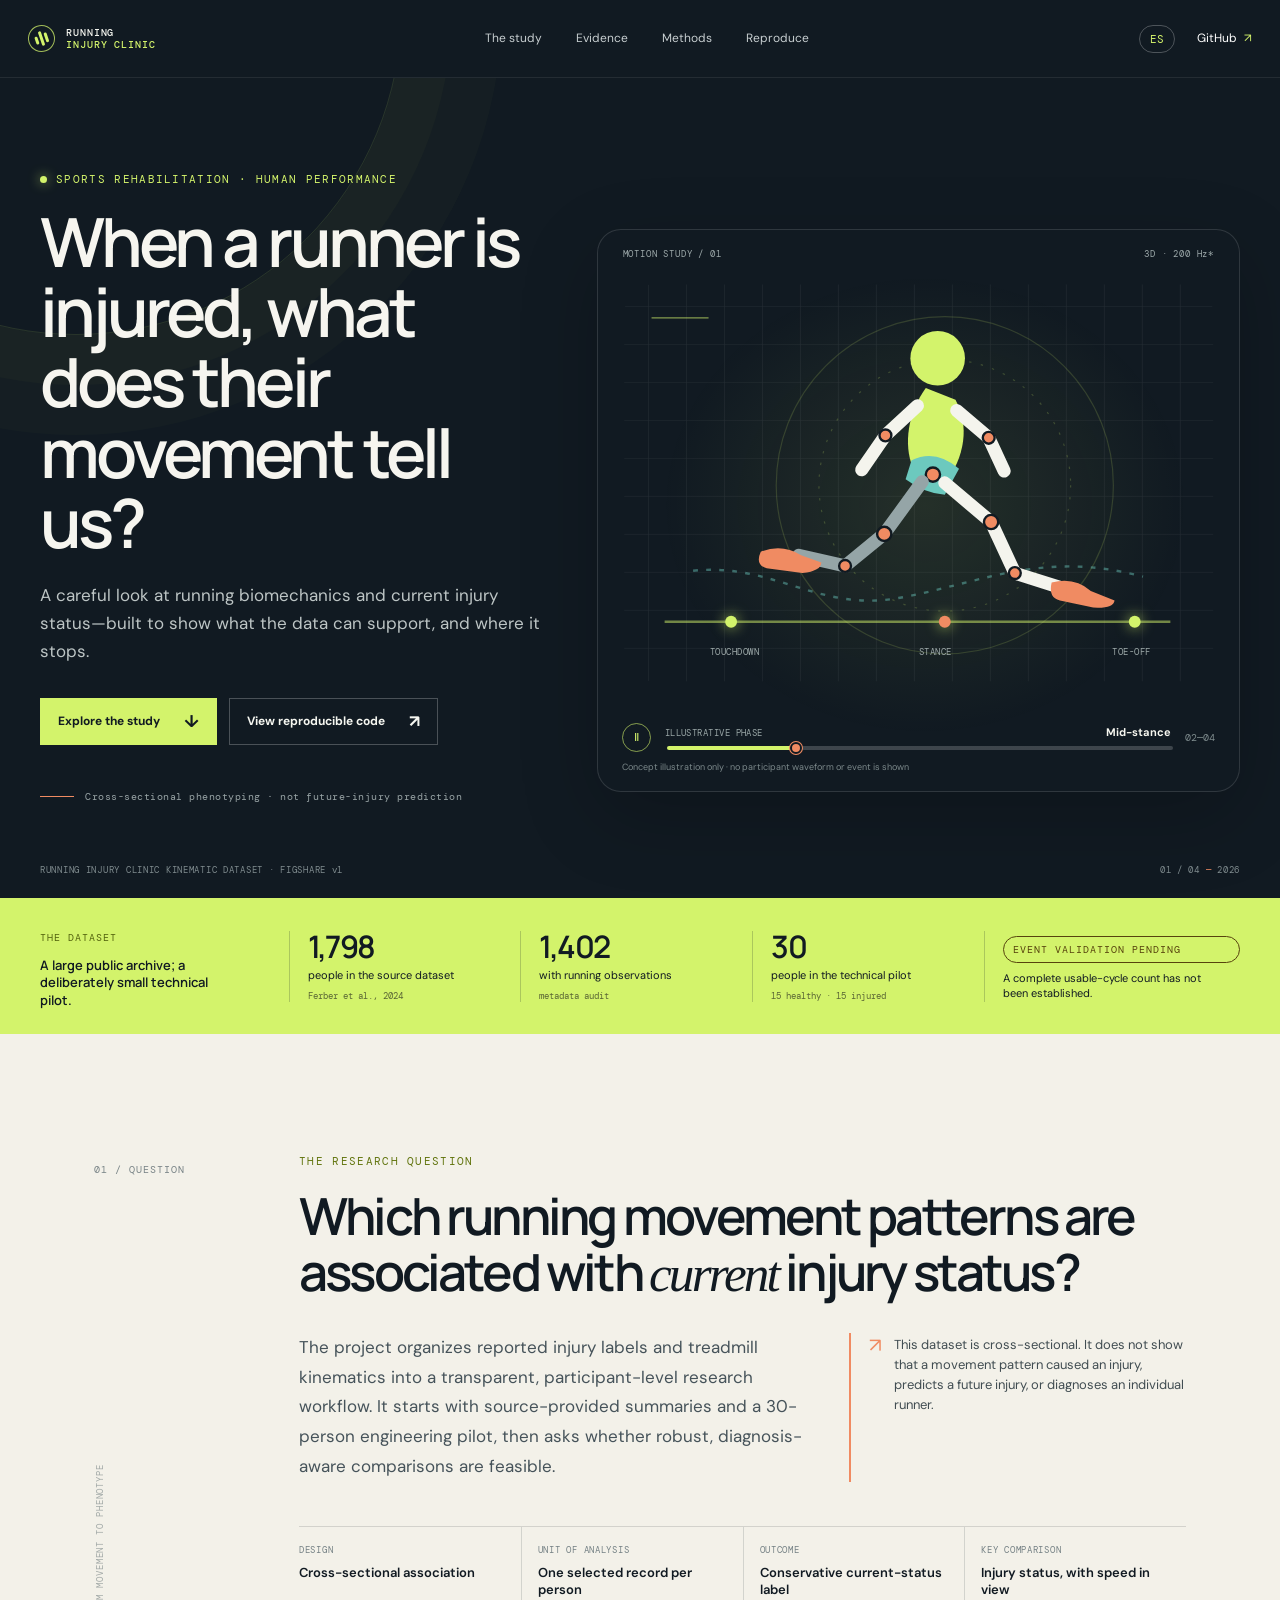
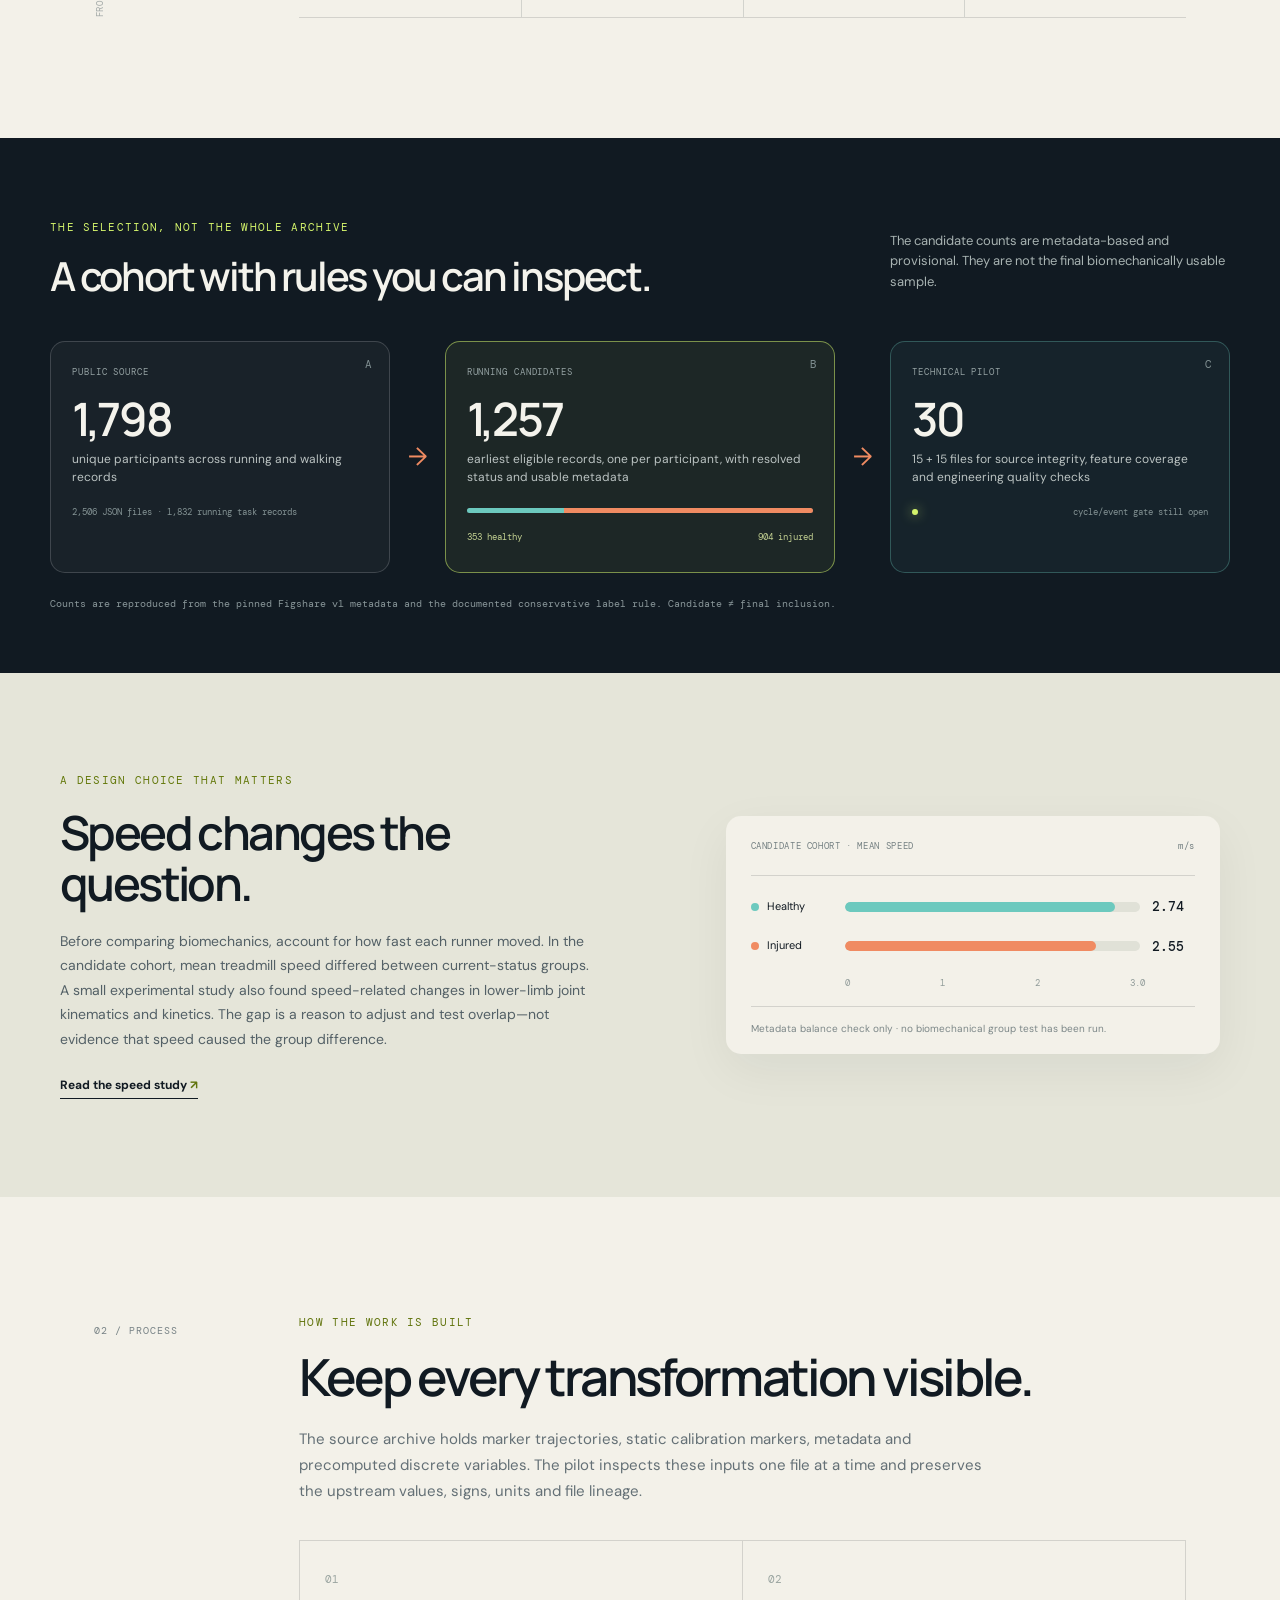
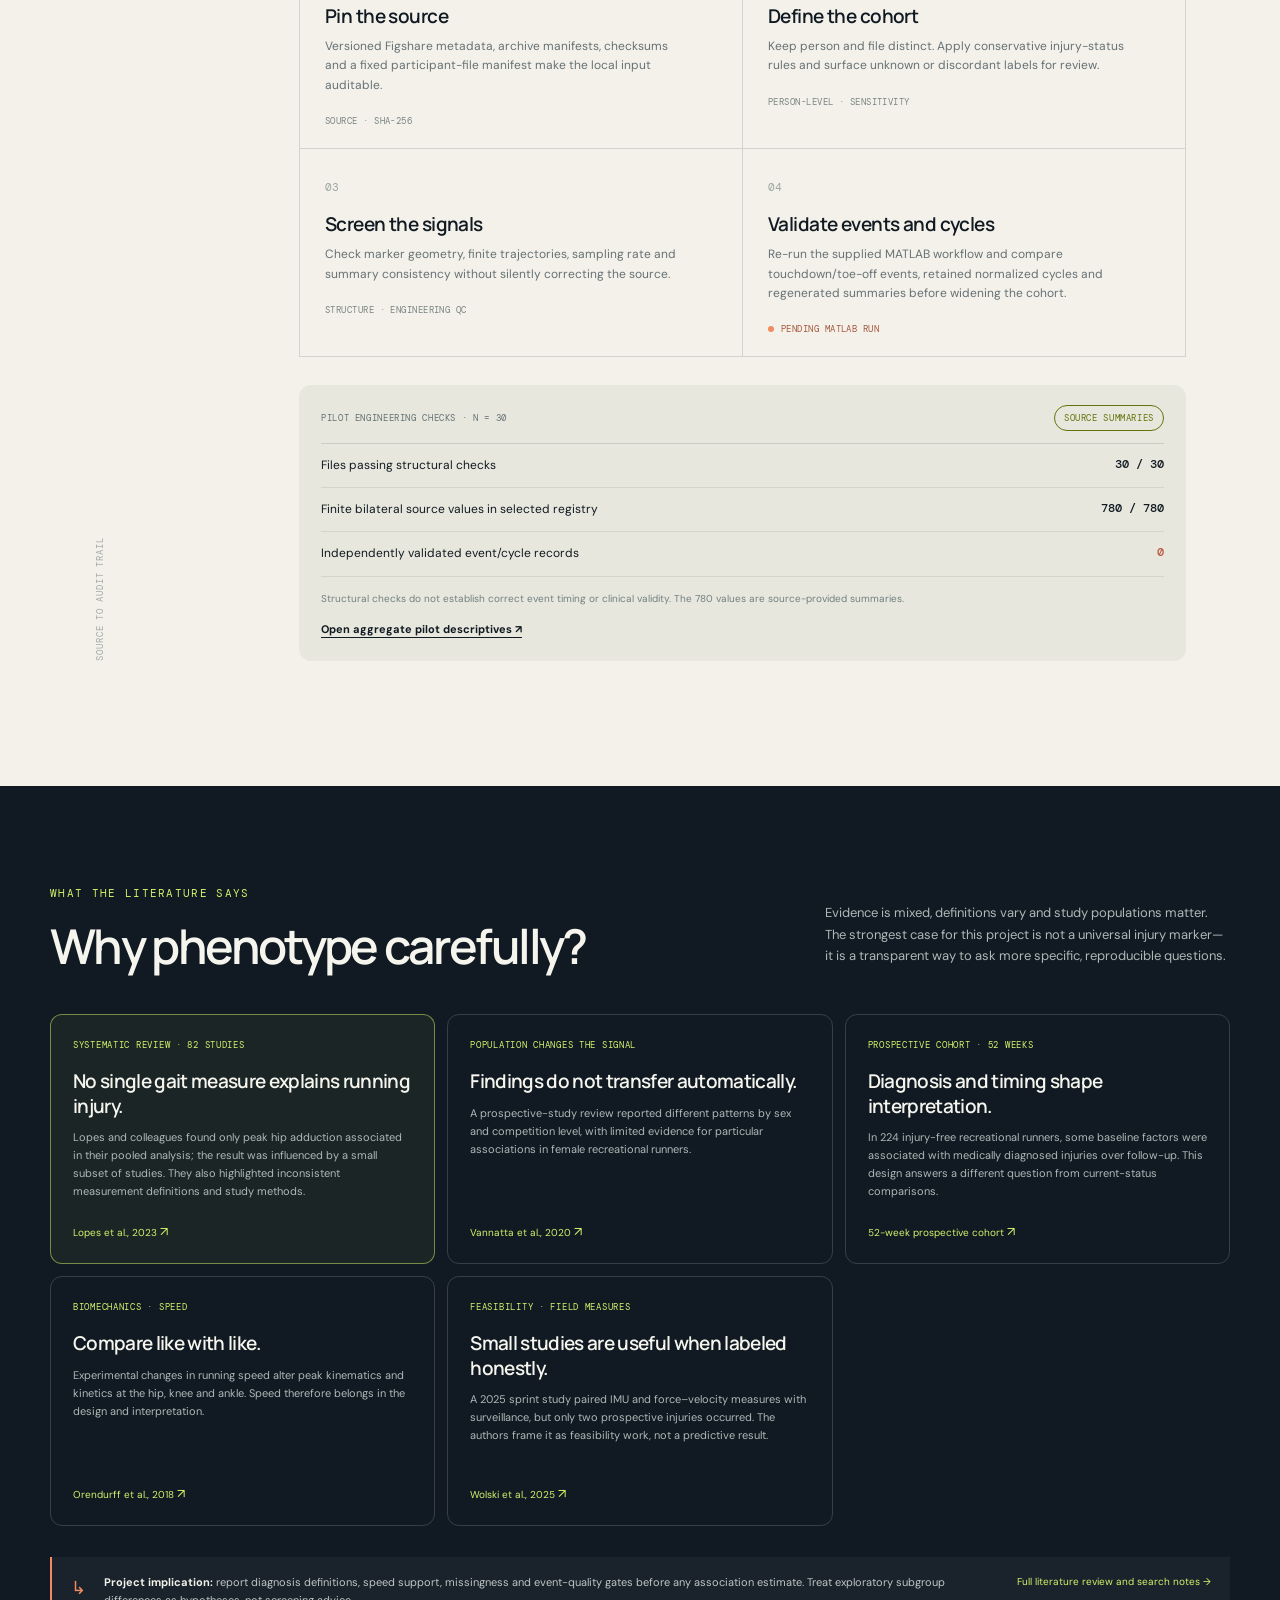
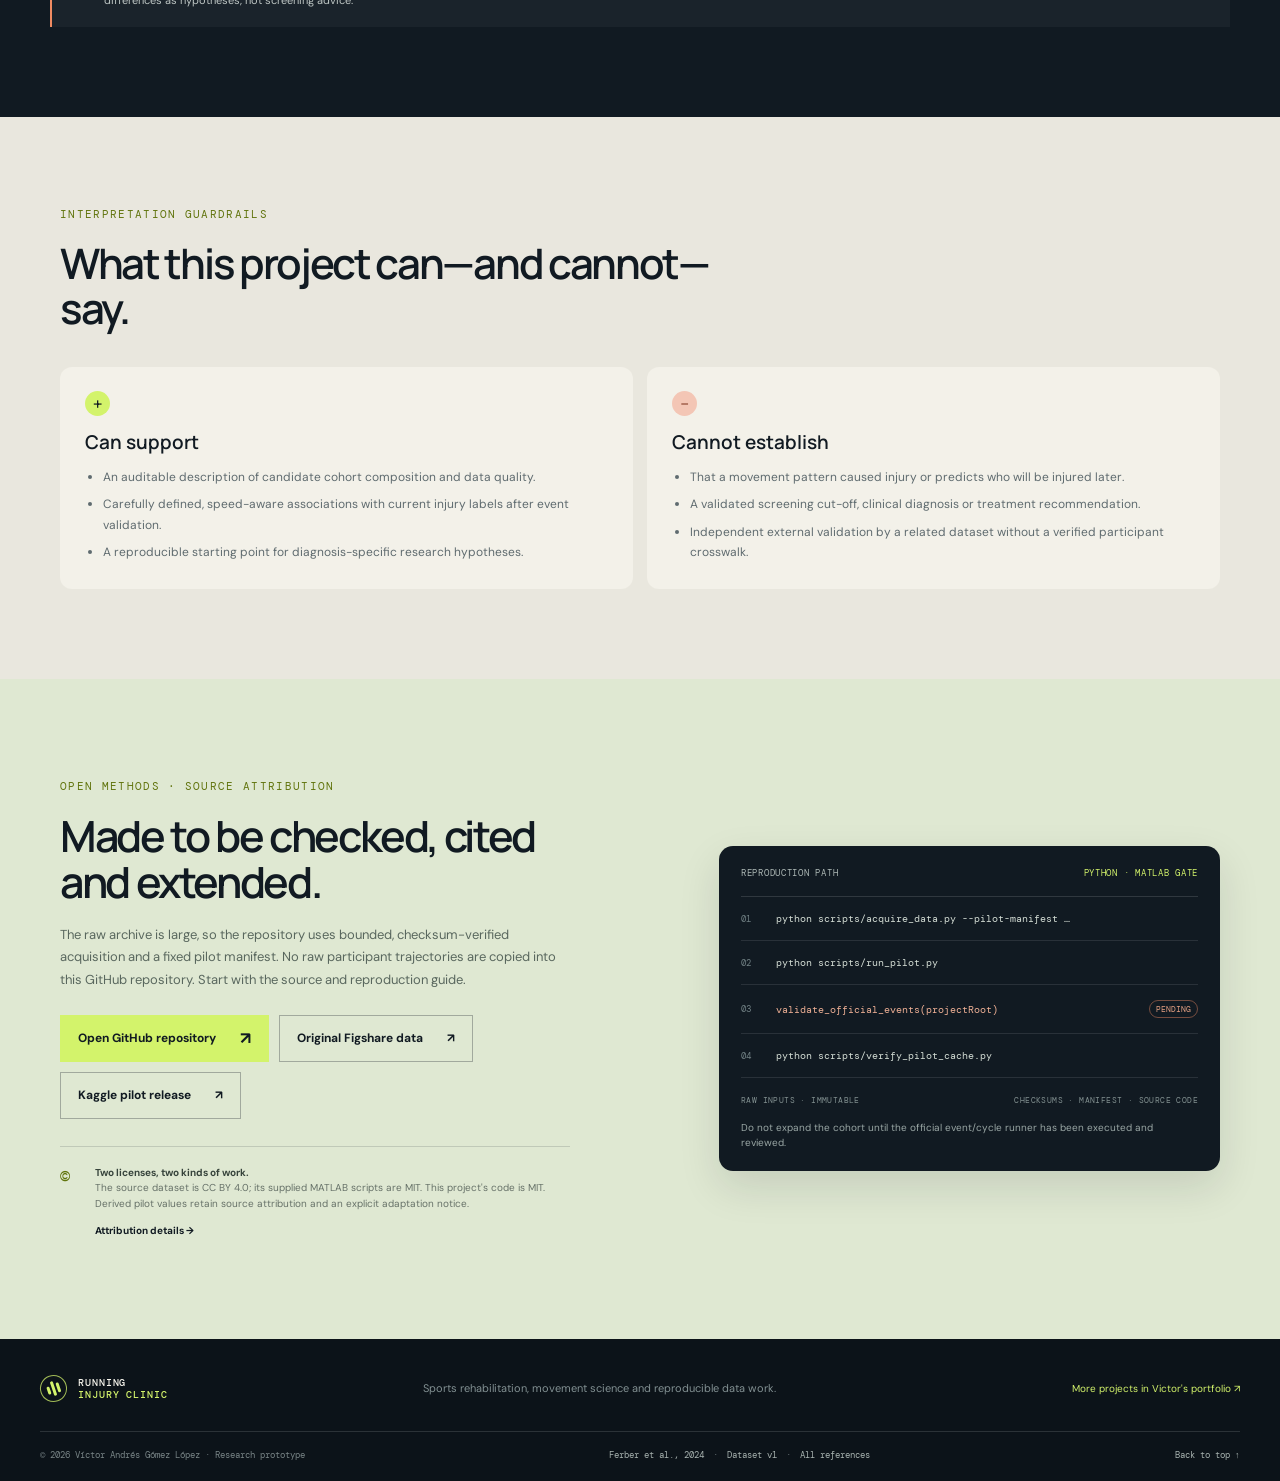
==== commit 2514189e: "Add descriptive technical pilot analysis" ====
--- a/site/index.html
+++ b/site/index.html
@@ -151,7 +151,7 @@
           <article class="method-card"><span class="method-number">03</span><h3 data-i18n="method3Title">Screen the signals</h3><p data-i18n="method3Text">Check marker geometry, finite trajectories, sampling rate and summary consistency without silently correcting the source.</p><span class="method-tag">STRUCTURE · ENGINEERING QC</span></article>
           <article class="method-card method-pending"><span class="method-number">04</span><h3 data-i18n="method4Title">Validate events and cycles</h3><p data-i18n="method4Text">Re-run the supplied MATLAB workflow and compare touchdown/toe-off events, retained normalized cycles and regenerated summaries before widening the cohort.</p><span class="method-tag"><i></i><span data-i18n="method4Tag">PENDING MATLAB RUN</span></span></article>
         </div>
-        <div class="pilot-result"><div class="pilot-result-head"><span data-i18n="pilotResults">PILOT ENGINEERING CHECKS · N = 30</span><span class="status-pill status-soft" data-i18n="sourceScalars">SOURCE SUMMARIES</span></div><div class="result-row"><span data-i18n="structuralPass">Files passing structural checks</span><strong>30 / 30</strong></div><div class="result-row"><span data-i18n="featureSlots">Finite bilateral source values in selected registry</span><strong>780 / 780</strong></div><div class="result-row"><span data-i18n="validatedCycles">Independently validated event/cycle records</span><strong class="warning-value">0</strong></div><p data-i18n="pilotResultNote">Structural checks do not establish correct event timing or clinical validity. The 780 values are source-provided summaries.</p></div>
+        <div class="pilot-result"><div class="pilot-result-head"><span data-i18n="pilotResults">PILOT ENGINEERING CHECKS · N = 30</span><span class="status-pill status-soft" data-i18n="sourceScalars">SOURCE SUMMARIES</span></div><div class="result-row"><span data-i18n="structuralPass">Files passing structural checks</span><strong>30 / 30</strong></div><div class="result-row"><span data-i18n="featureSlots">Finite bilateral source values in selected registry</span><strong>780 / 780</strong></div><div class="result-row"><span data-i18n="validatedCycles">Independently validated event/cycle records</span><strong class="warning-value">0</strong></div><p data-i18n="pilotResultNote">Structural checks do not establish correct event timing or clinical validity. The 780 values are source-provided summaries.</p><a class="pilot-report-link" data-i18n="pilotReport" href="https://github.com/victorgomezadapty/running-injury-clinic/blob/main/reports/milestone_02_1_pilot_descriptives.md" target="_blank" rel="noreferrer">Open aggregate pilot descriptives ↗</a></div>
       </div>
     </section>
 
--- a/site/styles.css
+++ b/site/styles.css
@@ -22,3 +22,4 @@
 /* Long-form citation pages share the visual system without the dashboard layout. */
 .document-page{width:min(920px,calc(100% - 44px));margin:0 auto;padding:82px 0 110px}.document-page h1{font:600 clamp(42px,7vw,76px)/1.02 var(--display);letter-spacing:-.06em;max-width:840px;margin:0 0 20px}.document-lede{font-size:19px;line-height:1.6;color:#536066;max-width:740px;margin:0 0 68px}.document-page section{border-top:1px solid var(--line);padding:34px 0 30px}.document-page h2{font:600 30px/1.15 var(--display);letter-spacing:-.04em;margin:0 0 20px}.document-page h3{font:700 17px/1.35 var(--display);margin:30px 0 7px}.document-page p,.document-page li{max-width:780px;color:#48555b}.document-page li{padding:0 0 8px}.document-page a:not(.button){color:#536a0f;text-decoration:underline;text-decoration-color:rgba(83,106,15,.35);text-underline-offset:3px}.document-page a:not(.button):hover{text-decoration-color:currentColor}.reference-list li{padding-bottom:15px}.document-page blockquote{margin:0;padding:20px 24px;border-left:3px solid var(--lime);background:var(--paper-2);color:#354147;line-height:1.8}.license-table-wrap{overflow-x:auto}.license-table-wrap table{border-collapse:collapse;width:100%;min-width:680px;background:rgba(255,255,255,.3)}.license-table-wrap th,.license-table-wrap td{text-align:left;vertical-align:top;padding:15px;border-bottom:1px solid var(--line);font-size:13px}.license-table-wrap th{font:10px var(--mono);letter-spacing:.08em;text-transform:uppercase;color:#65720c}.license-table-wrap td{color:#48555b}.document-back{display:flex;gap:12px;flex-wrap:wrap;margin-top:32px}.document-footer{border-top:1px solid var(--line);padding:22px max(22px,calc((100% - 920px)/2));font:11px var(--mono);color:#657176}.document-footer a{text-decoration:underline;text-underline-offset:3px}
 @media(max-width:760px){.document-page{width:calc(100% - 38px);padding:55px 0 75px}.document-lede{font-size:16px;margin-bottom:45px}.document-page h2{font-size:25px}.document-page blockquote{padding:16px}.document-footer{line-height:2}}
+.pilot-report-link{display:inline-block;margin-top:15px;font-size:11px;font-weight:700;color:var(--ink);text-decoration:underline;text-underline-offset:4px}
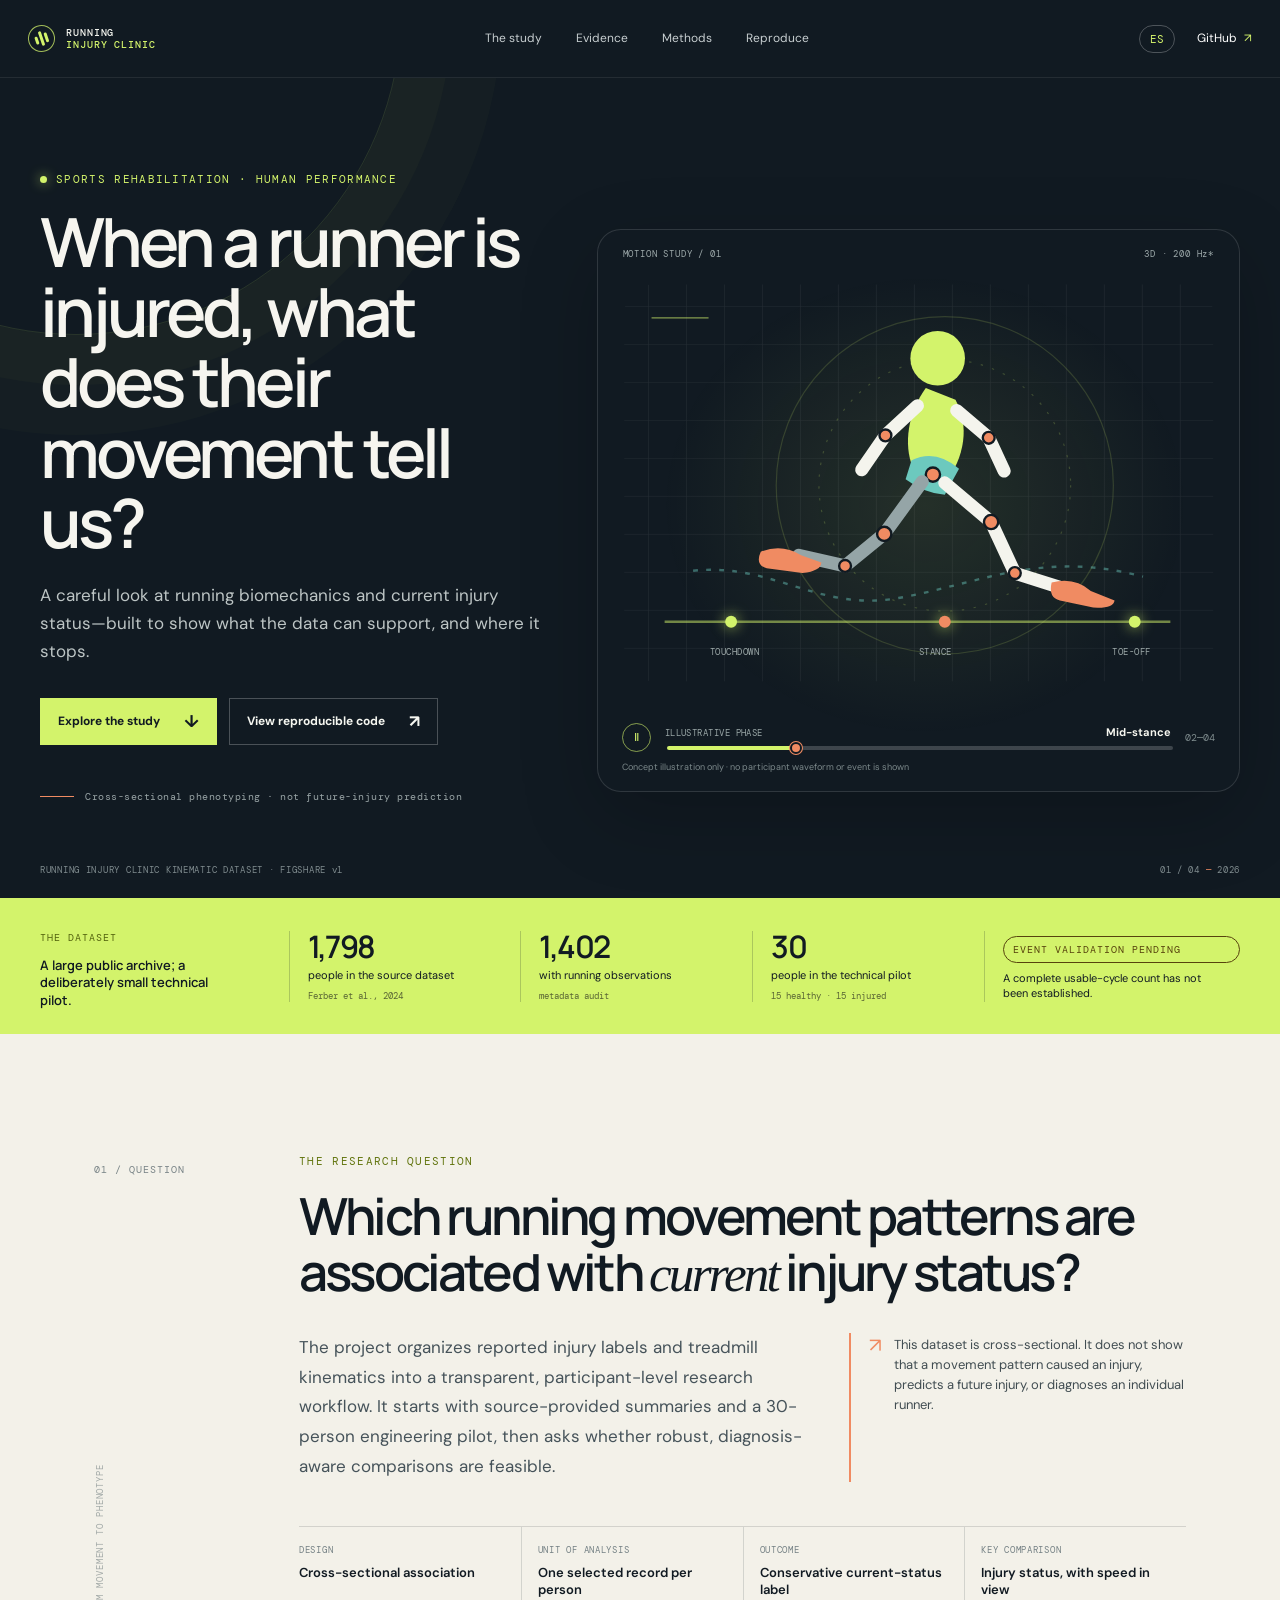
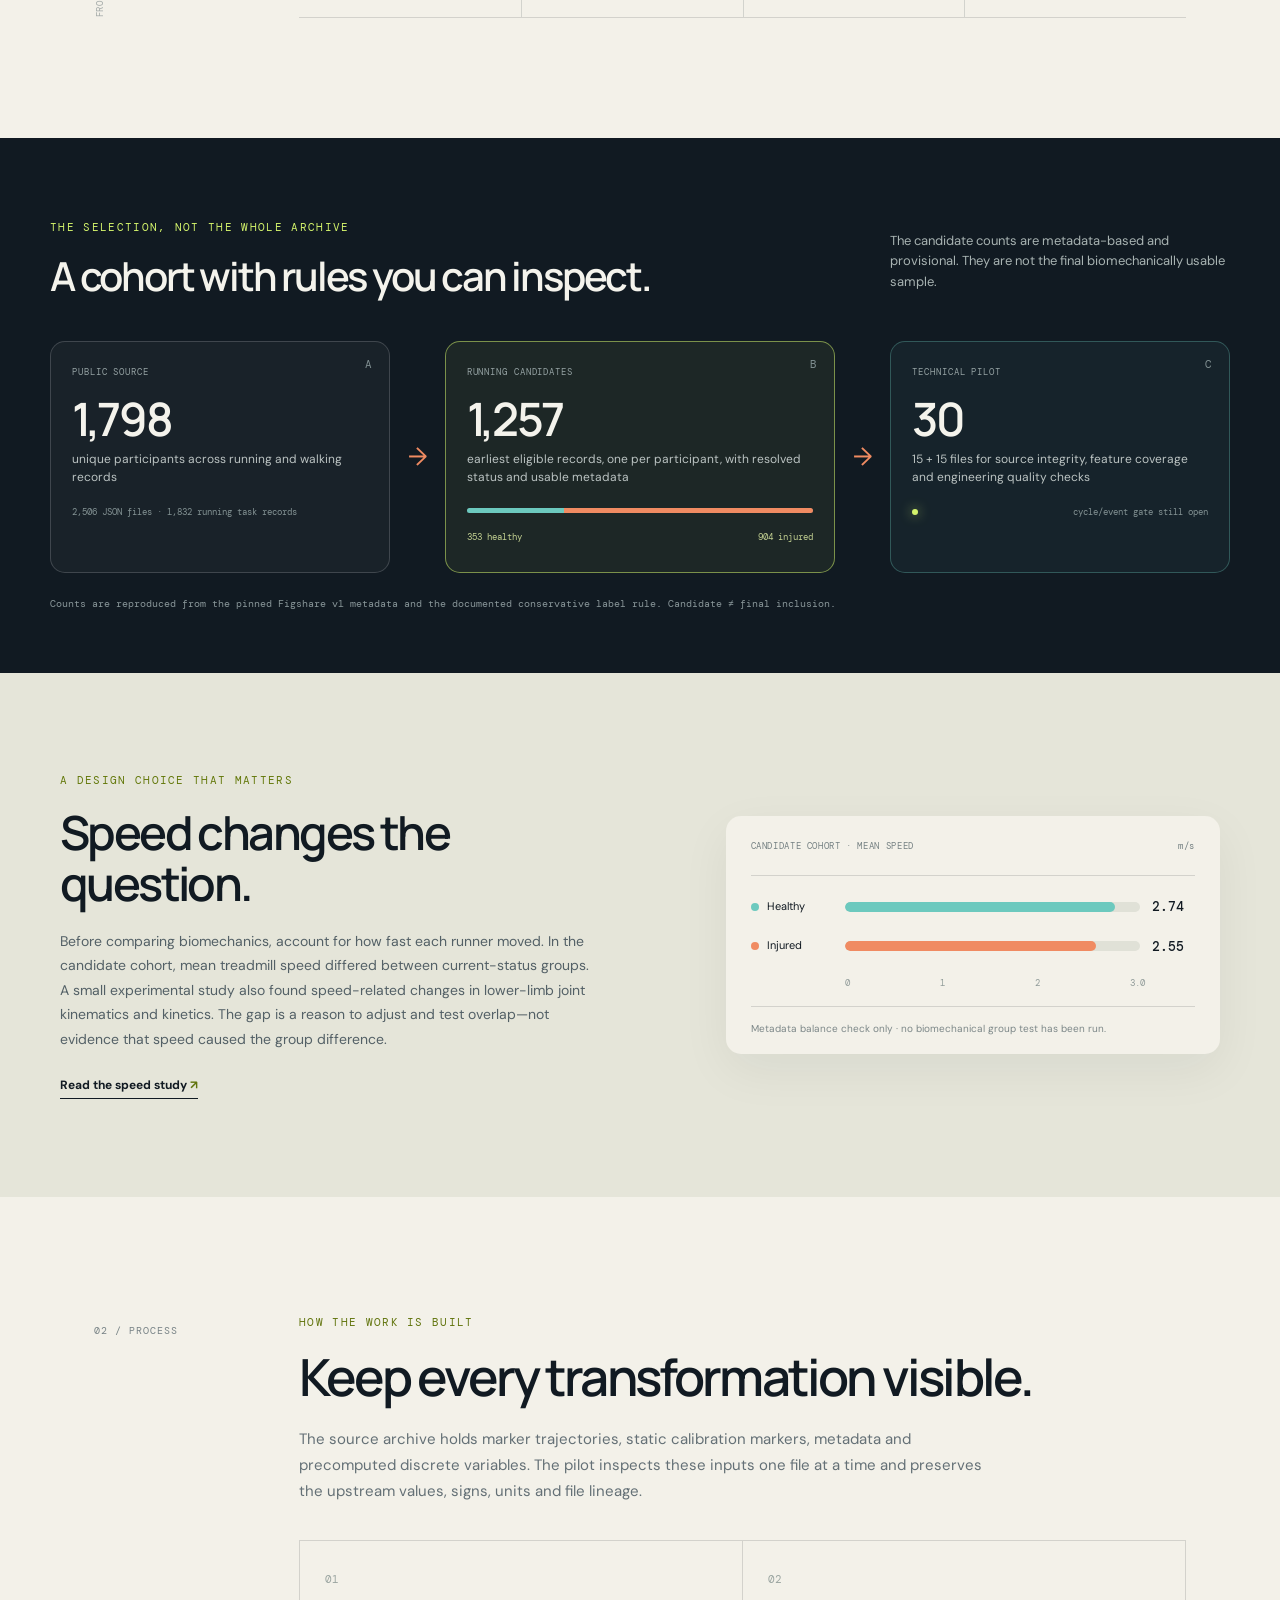
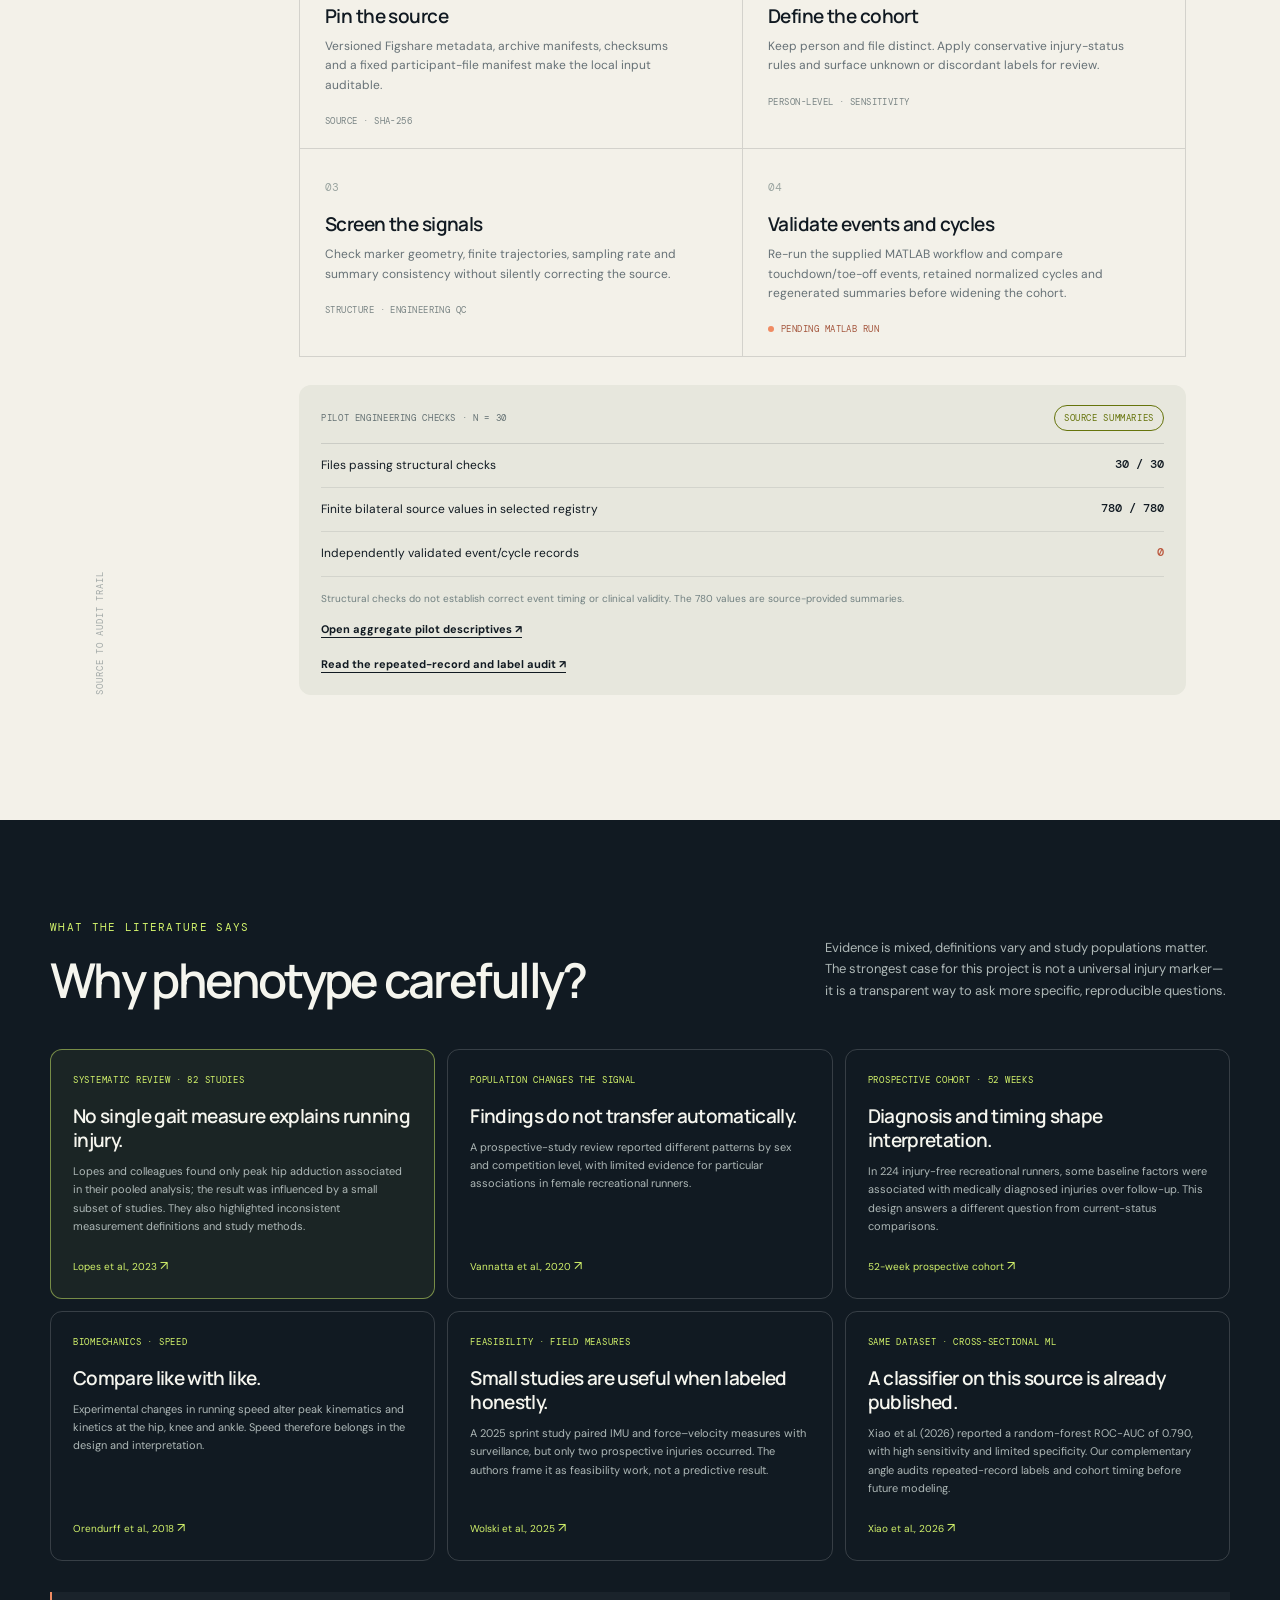
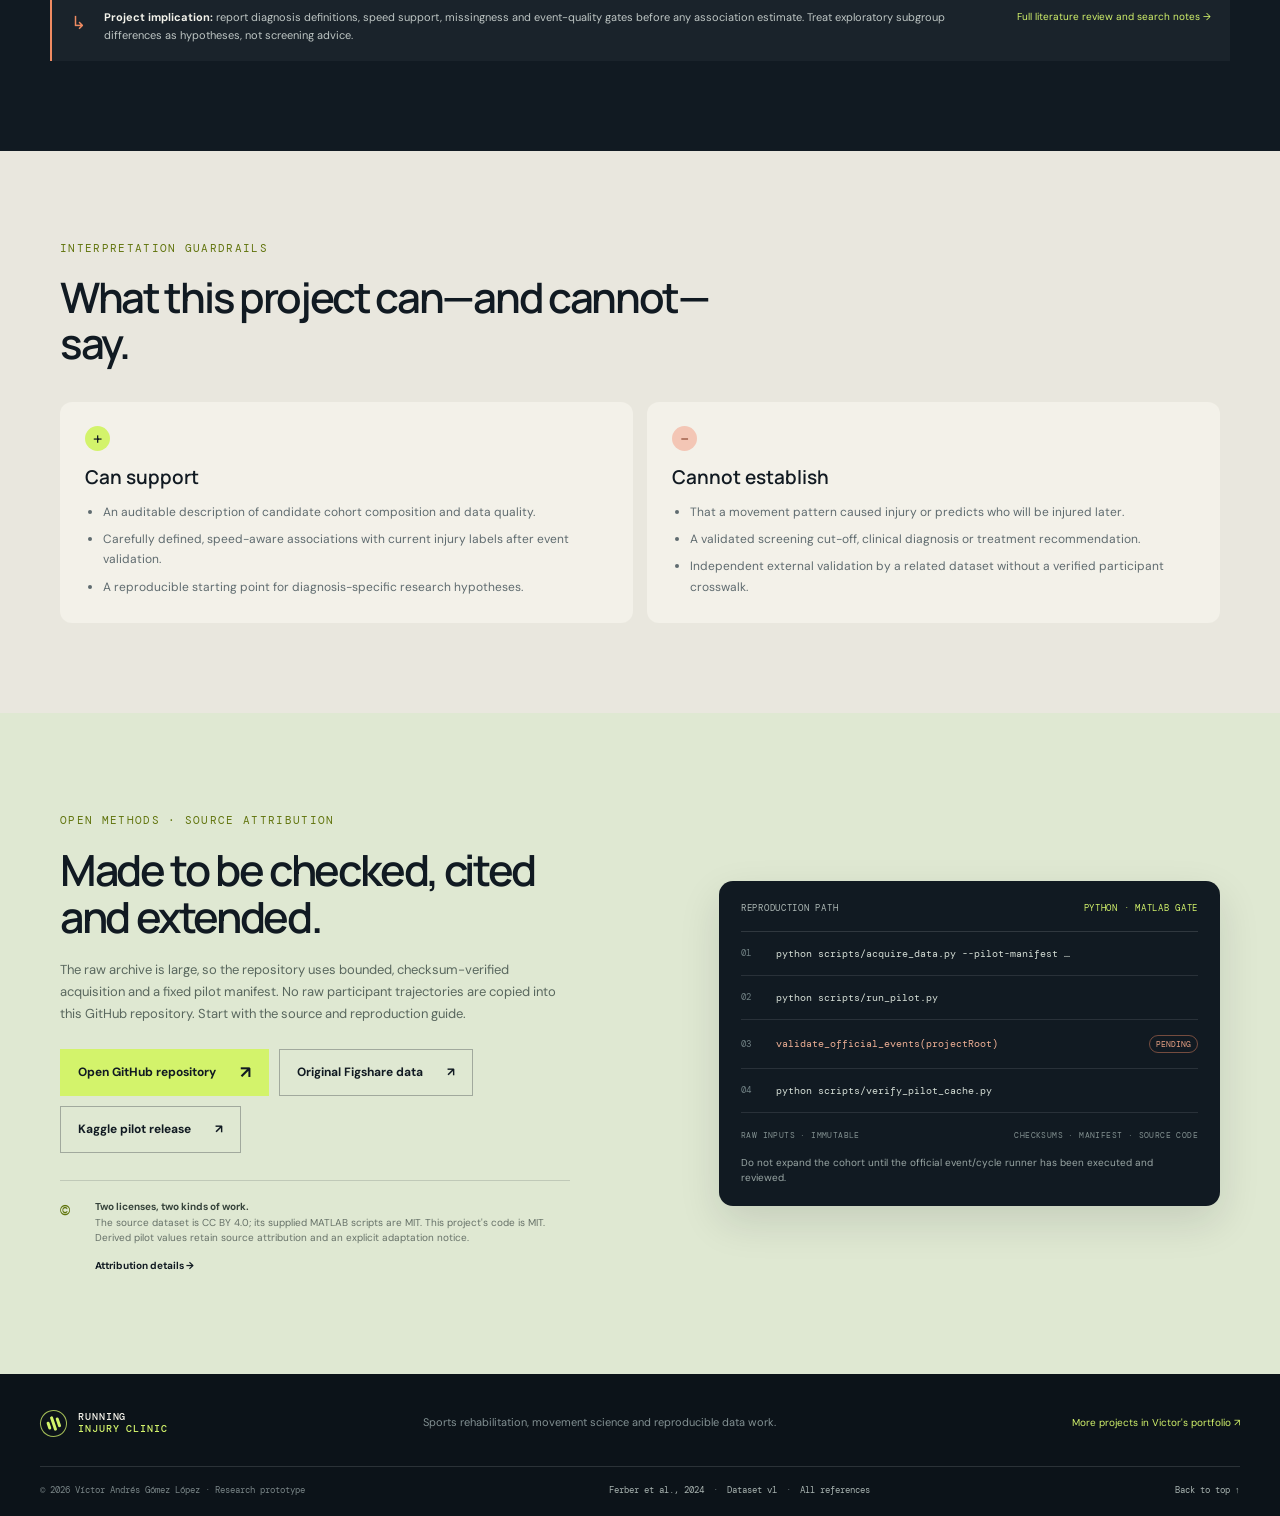
==== commit 030173cb: "Add repeated-record label stability audit" ====
--- a/site/index.html
+++ b/site/index.html
@@ -151,7 +151,7 @@
           <article class="method-card"><span class="method-number">03</span><h3 data-i18n="method3Title">Screen the signals</h3><p data-i18n="method3Text">Check marker geometry, finite trajectories, sampling rate and summary consistency without silently correcting the source.</p><span class="method-tag">STRUCTURE · ENGINEERING QC</span></article>
           <article class="method-card method-pending"><span class="method-number">04</span><h3 data-i18n="method4Title">Validate events and cycles</h3><p data-i18n="method4Text">Re-run the supplied MATLAB workflow and compare touchdown/toe-off events, retained normalized cycles and regenerated summaries before widening the cohort.</p><span class="method-tag"><i></i><span data-i18n="method4Tag">PENDING MATLAB RUN</span></span></article>
         </div>
-        <div class="pilot-result"><div class="pilot-result-head"><span data-i18n="pilotResults">PILOT ENGINEERING CHECKS · N = 30</span><span class="status-pill status-soft" data-i18n="sourceScalars">SOURCE SUMMARIES</span></div><div class="result-row"><span data-i18n="structuralPass">Files passing structural checks</span><strong>30 / 30</strong></div><div class="result-row"><span data-i18n="featureSlots">Finite bilateral source values in selected registry</span><strong>780 / 780</strong></div><div class="result-row"><span data-i18n="validatedCycles">Independently validated event/cycle records</span><strong class="warning-value">0</strong></div><p data-i18n="pilotResultNote">Structural checks do not establish correct event timing or clinical validity. The 780 values are source-provided summaries.</p><a class="pilot-report-link" data-i18n="pilotReport" href="https://github.com/victorgomezadapty/running-injury-clinic/blob/main/reports/milestone_02_1_pilot_descriptives.md" target="_blank" rel="noreferrer">Open aggregate pilot descriptives ↗</a></div>
+        <div class="pilot-result"><div class="pilot-result-head"><span data-i18n="pilotResults">PILOT ENGINEERING CHECKS · N = 30</span><span class="status-pill status-soft" data-i18n="sourceScalars">SOURCE SUMMARIES</span></div><div class="result-row"><span data-i18n="structuralPass">Files passing structural checks</span><strong>30 / 30</strong></div><div class="result-row"><span data-i18n="featureSlots">Finite bilateral source values in selected registry</span><strong>780 / 780</strong></div><div class="result-row"><span data-i18n="validatedCycles">Independently validated event/cycle records</span><strong class="warning-value">0</strong></div><p data-i18n="pilotResultNote">Structural checks do not establish correct event timing or clinical validity. The 780 values are source-provided summaries.</p><a class="pilot-report-link" data-i18n="pilotReport" href="https://github.com/victorgomezadapty/running-injury-clinic/blob/main/reports/milestone_02_1_pilot_descriptives.md" target="_blank" rel="noreferrer">Open aggregate pilot descriptives ↗</a><br><a class="pilot-report-link" href="https://github.com/victorgomezadapty/running-injury-clinic/blob/main/reports/milestone_04_repeated_record_audit.md" target="_blank" rel="noreferrer">Read the repeated-record and label audit ↗</a></div>
       </div>
     </section>
 
@@ -163,6 +163,7 @@
         <article class="evidence-card"><span class="evidence-label" data-i18n="evidenceProspective">PROSPECTIVE COHORT · 52 WEEKS</span><h3 data-i18n="evidence3Title">Diagnosis and timing shape interpretation.</h3><p data-i18n="evidence3Text">In 224 injury-free recreational runners, some baseline factors were associated with medically diagnosed injuries over follow-up. This design answers a different question from current-status comparisons.</p><a href="https://doi.org/10.1186/s40621-020-00237-2" target="_blank" rel="noreferrer">52-week prospective cohort <span aria-hidden="true">↗</span></a></article>
         <article class="evidence-card"><span class="evidence-label" data-i18n="evidenceConfounder">BIOMECHANICS · SPEED</span><h3 data-i18n="evidence4Title">Compare like with like.</h3><p data-i18n="evidence4Text">Experimental changes in running speed alter peak kinematics and kinetics at the hip, knee and ankle. Speed therefore belongs in the design and interpretation.</p><a href="https://doi.org/10.1016/j.jbiomech.2018.02.010" target="_blank" rel="noreferrer">Orendurff et al., 2018 <span aria-hidden="true">↗</span></a></article>
         <article class="evidence-card"><span class="evidence-label" data-i18n="evidenceFeasibility">FEASIBILITY · FIELD MEASURES</span><h3 data-i18n="evidence5Title">Small studies are useful when labeled honestly.</h3><p data-i18n="evidence5Text">A 2025 sprint study paired IMU and force–velocity measures with surveillance, but only two prospective injuries occurred. The authors frame it as feasibility work, not a predictive result.</p><a href="https://doi.org/10.3390/s25051518" target="_blank" rel="noreferrer">Wolski et al., 2025 <span aria-hidden="true">↗</span></a></article>
+        <article class="evidence-card"><span class="evidence-label">SAME DATASET · CROSS-SECTIONAL ML</span><h3>A classifier on this source is already published.</h3><p>Xiao et al. (2026) reported a random-forest ROC-AUC of 0.790, with high sensitivity and limited specificity. Our complementary angle audits repeated-record labels and cohort timing before future modeling.</p><a href="https://doi.org/10.1186/s13102-026-02026-8" target="_blank" rel="noreferrer">Xiao et al., 2026 <span aria-hidden="true">↗</span></a></article>
       </div>
       <div class="discussion-note"><span>↳</span><p><b data-i18n="discussionTake">Project implication:</b> <span data-i18n="discussionText">report diagnosis definitions, speed support, missingness and event-quality gates before any association estimate. Treat exploratory subgroup differences as hypotheses, not screening advice.</span></p><a href="references.html" data-i18n="fullReview">Full literature review and search notes →</a></div>
     </section>
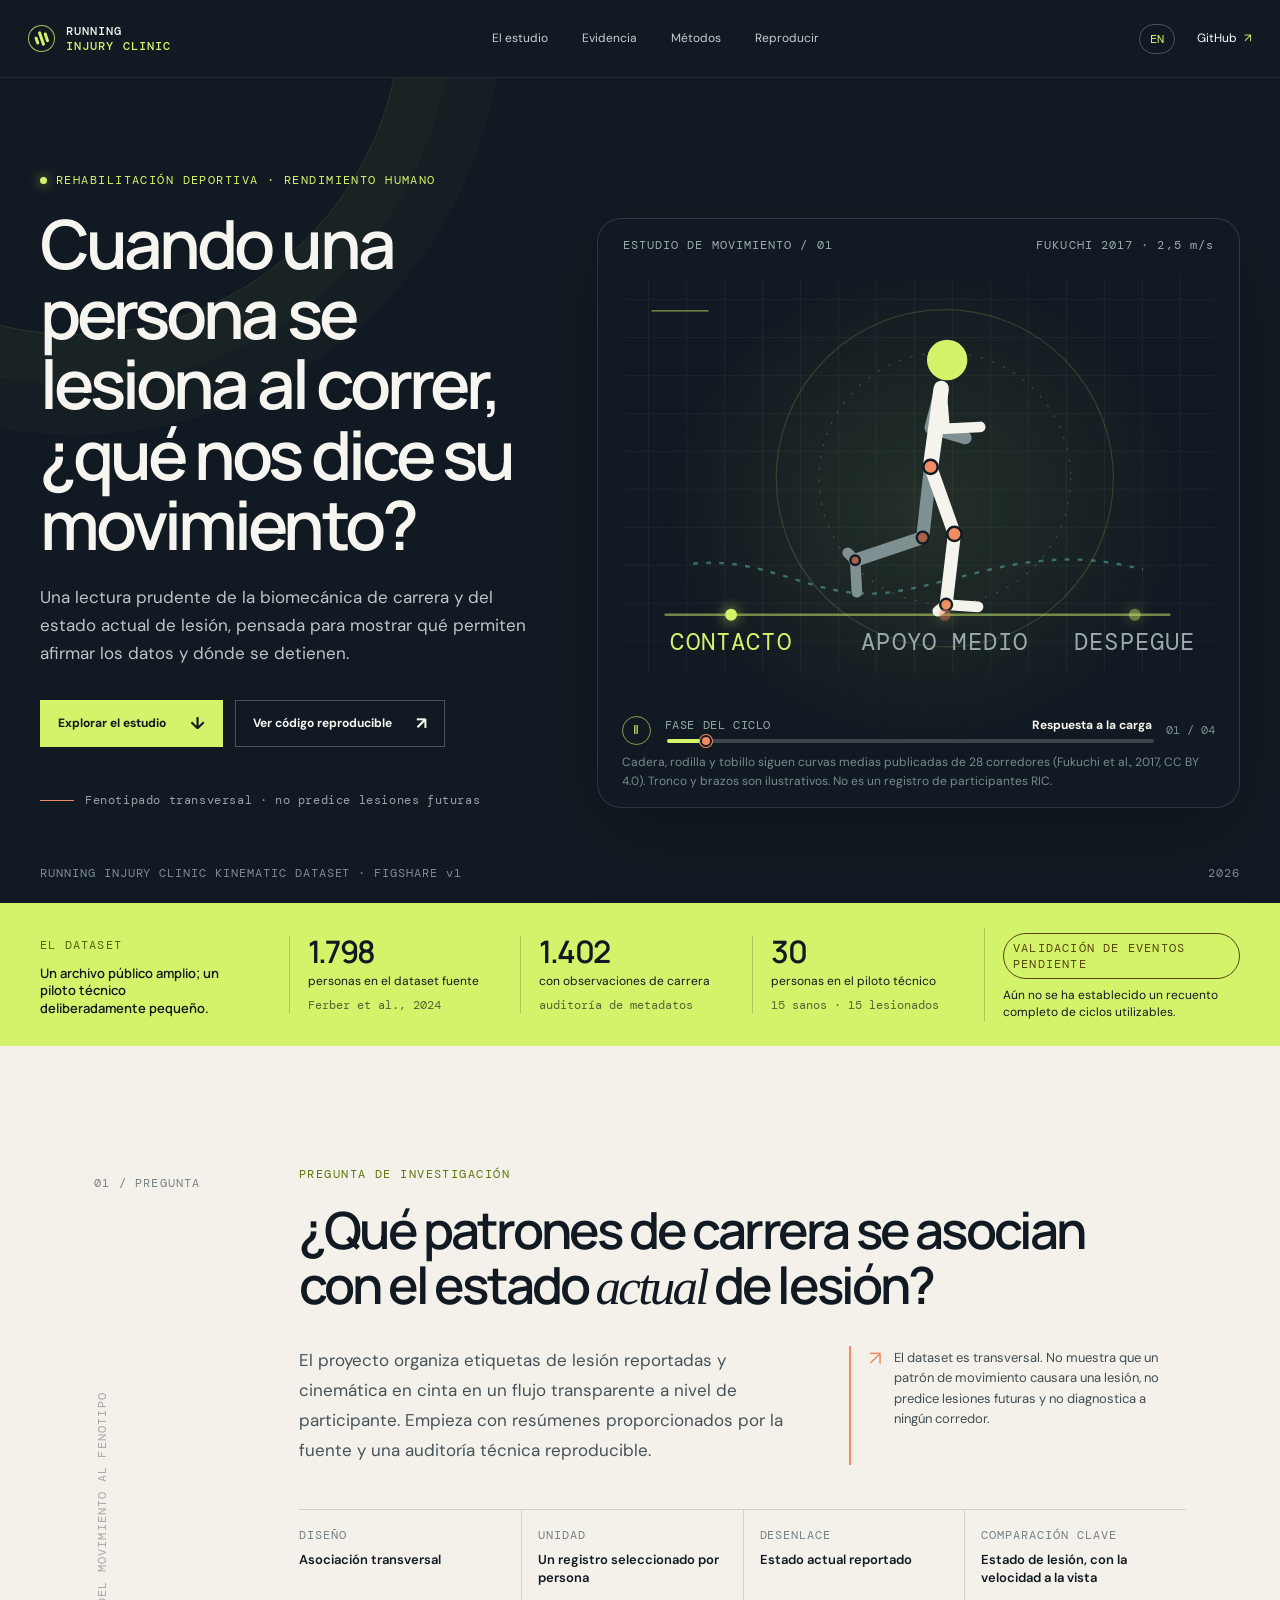
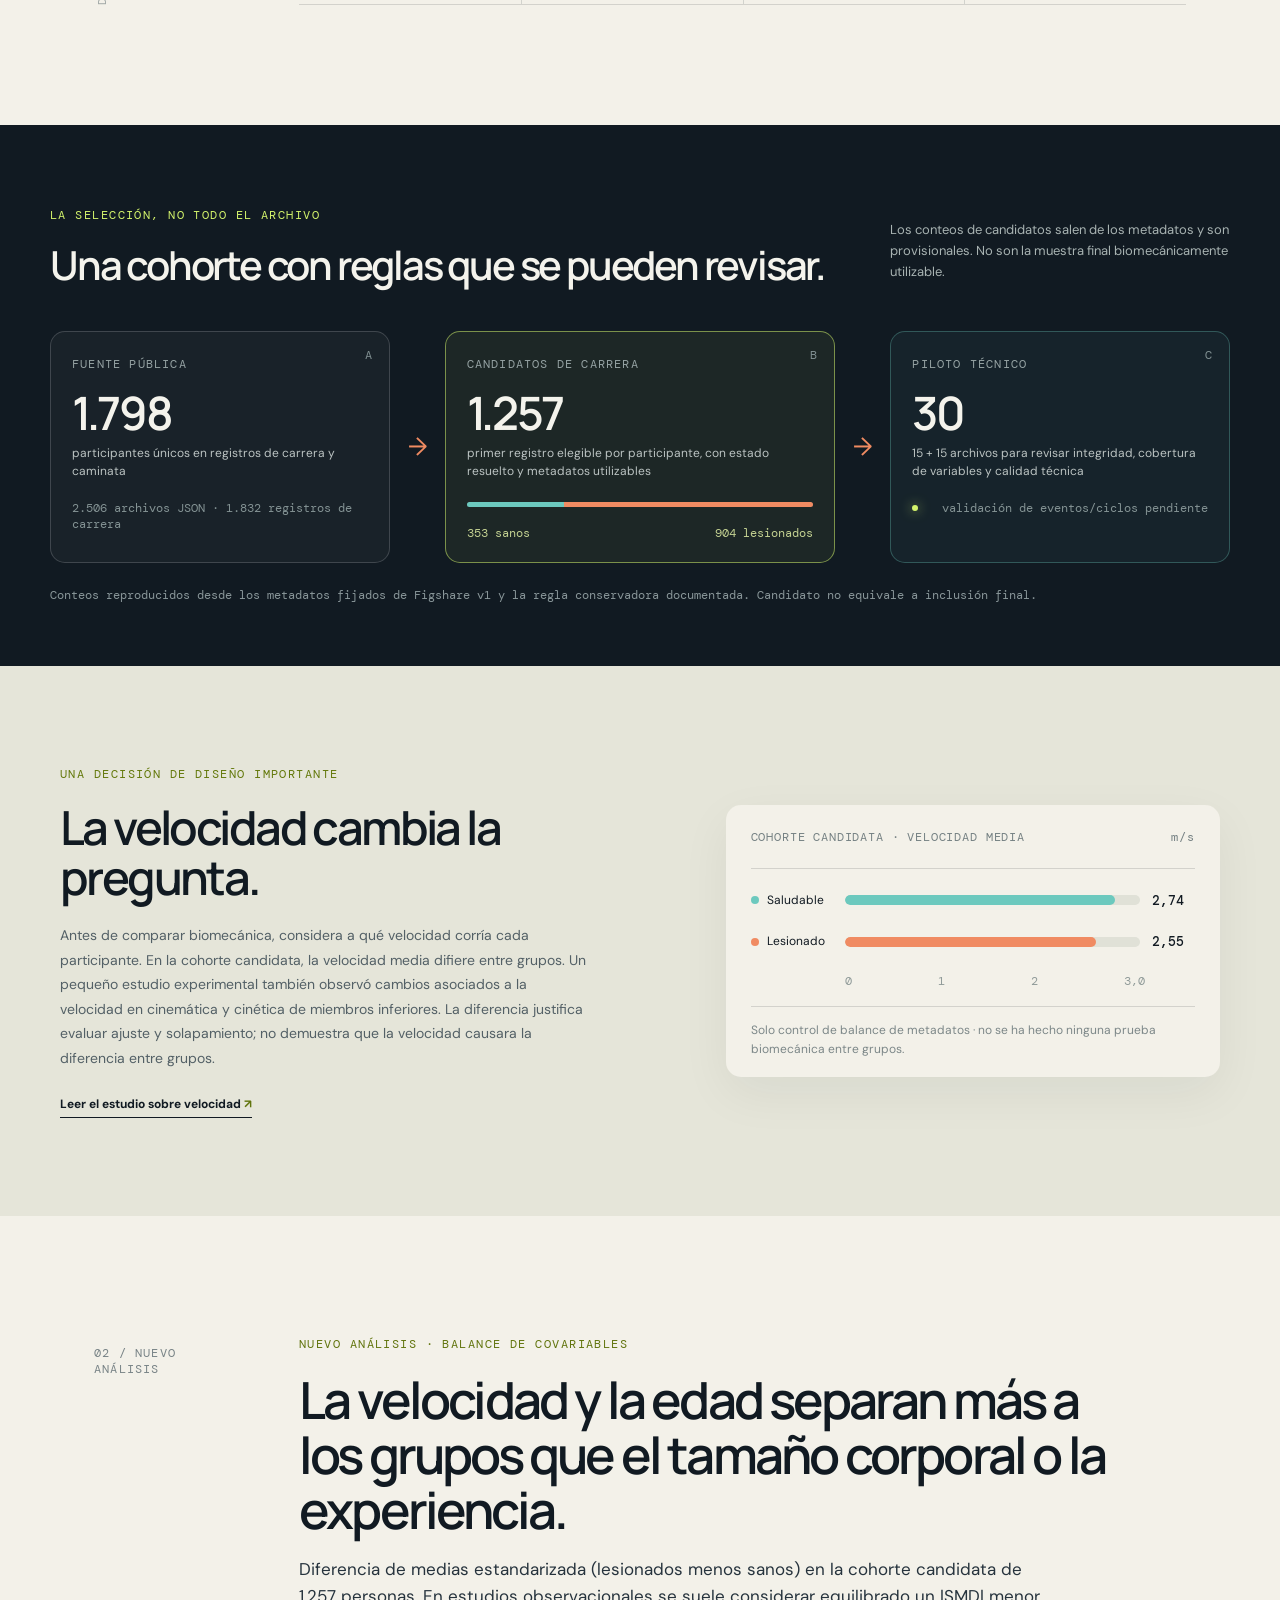
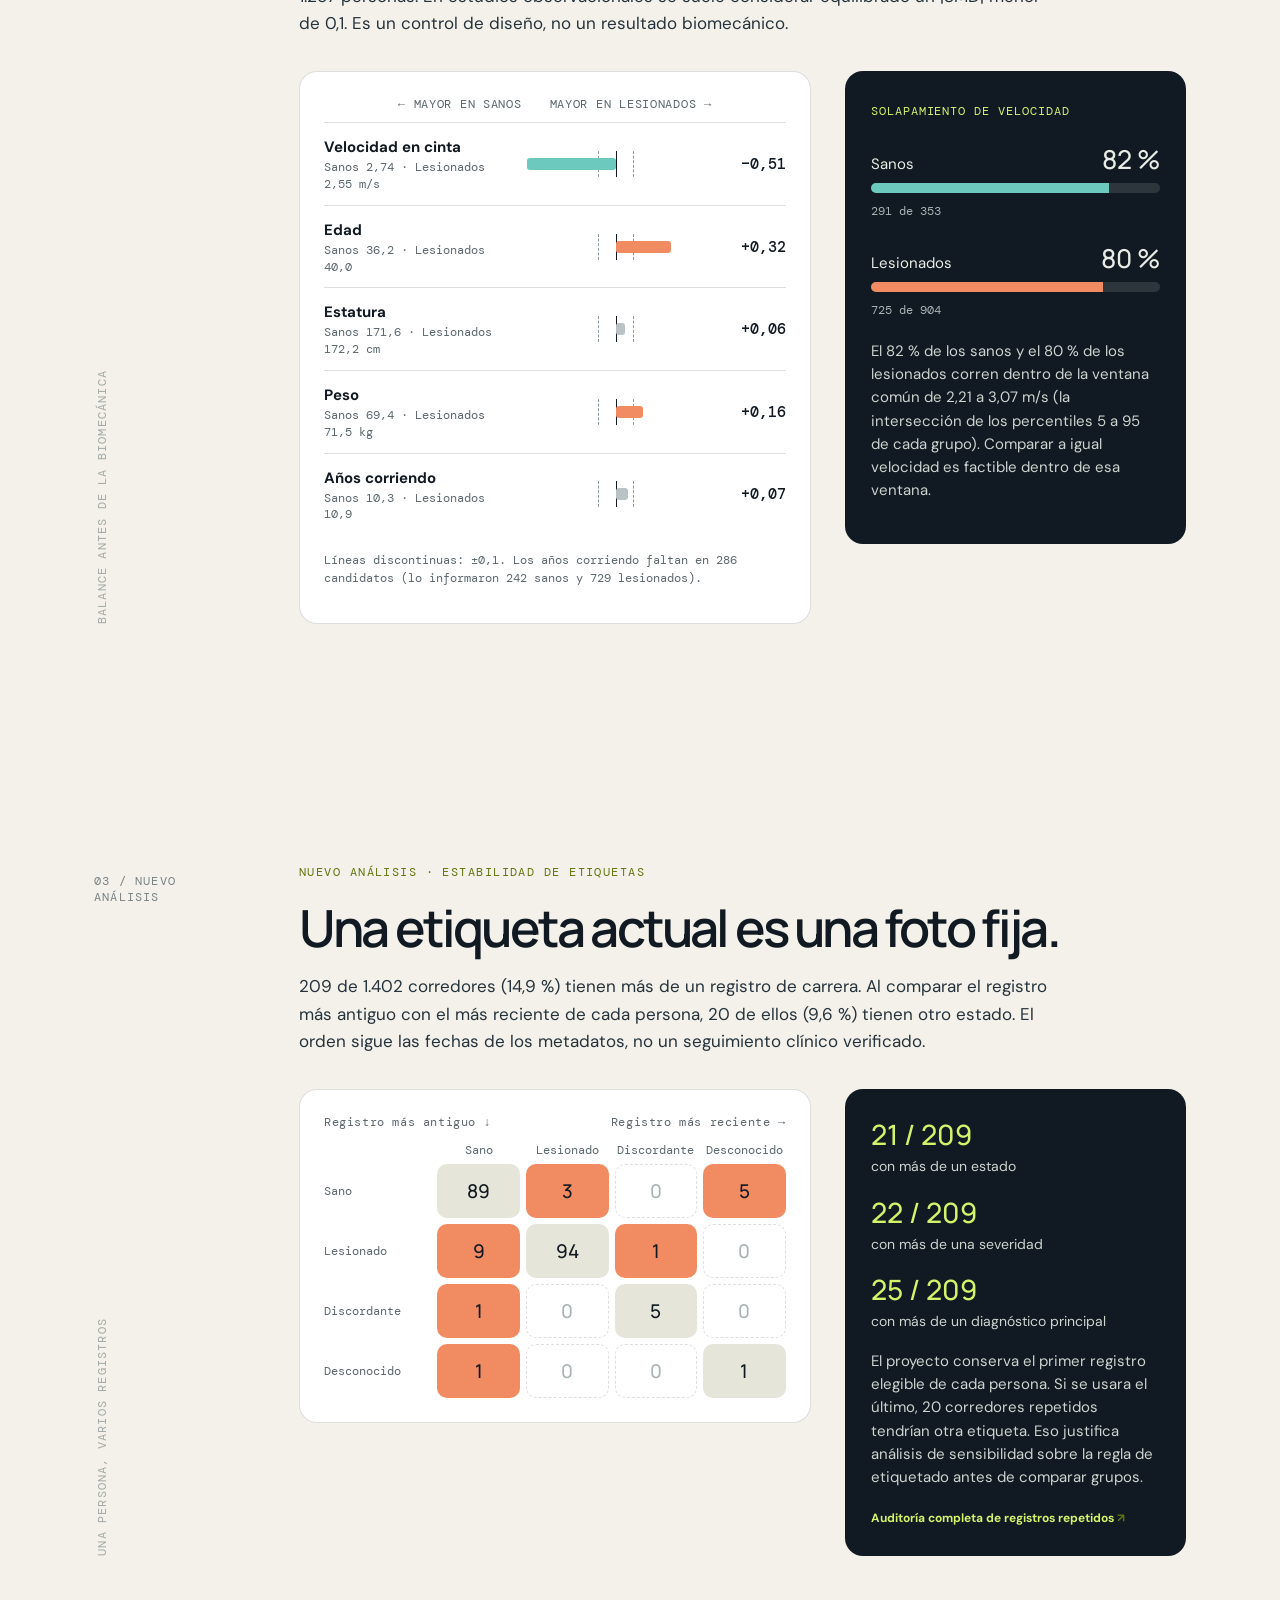
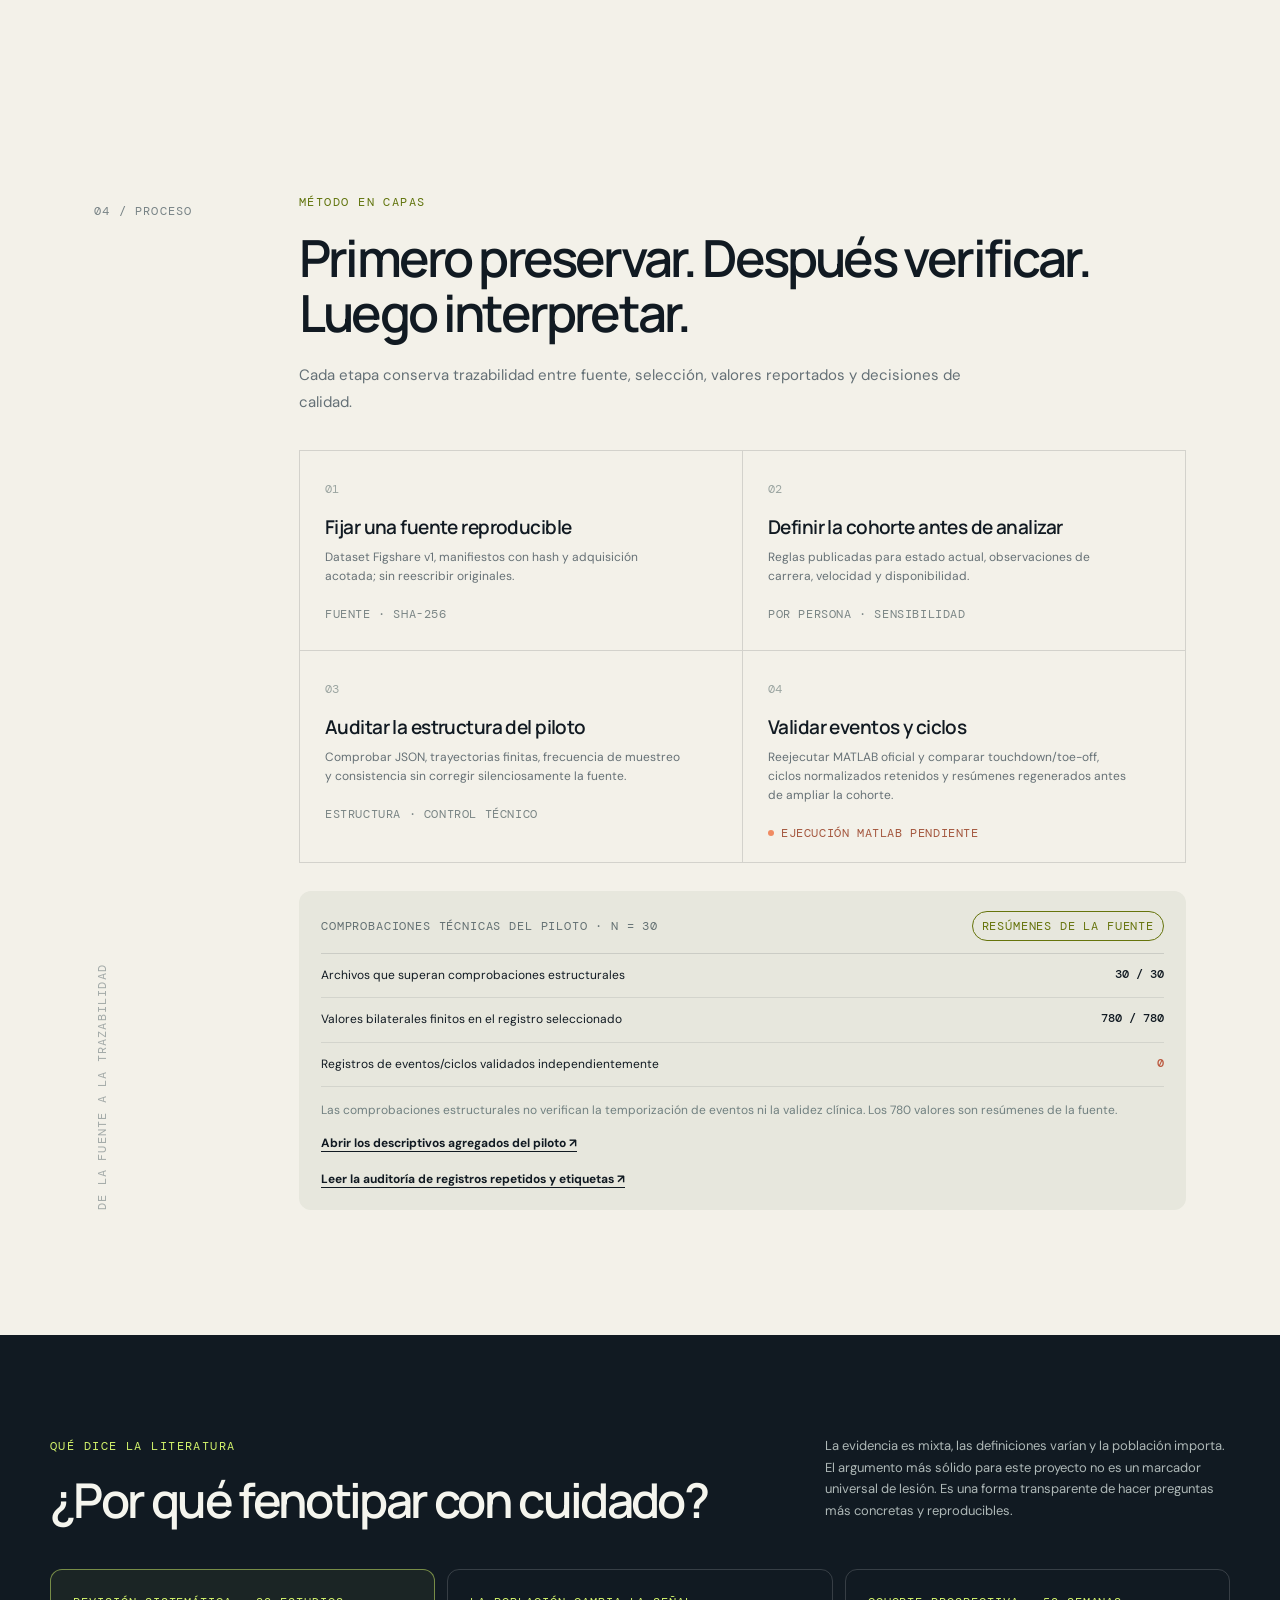
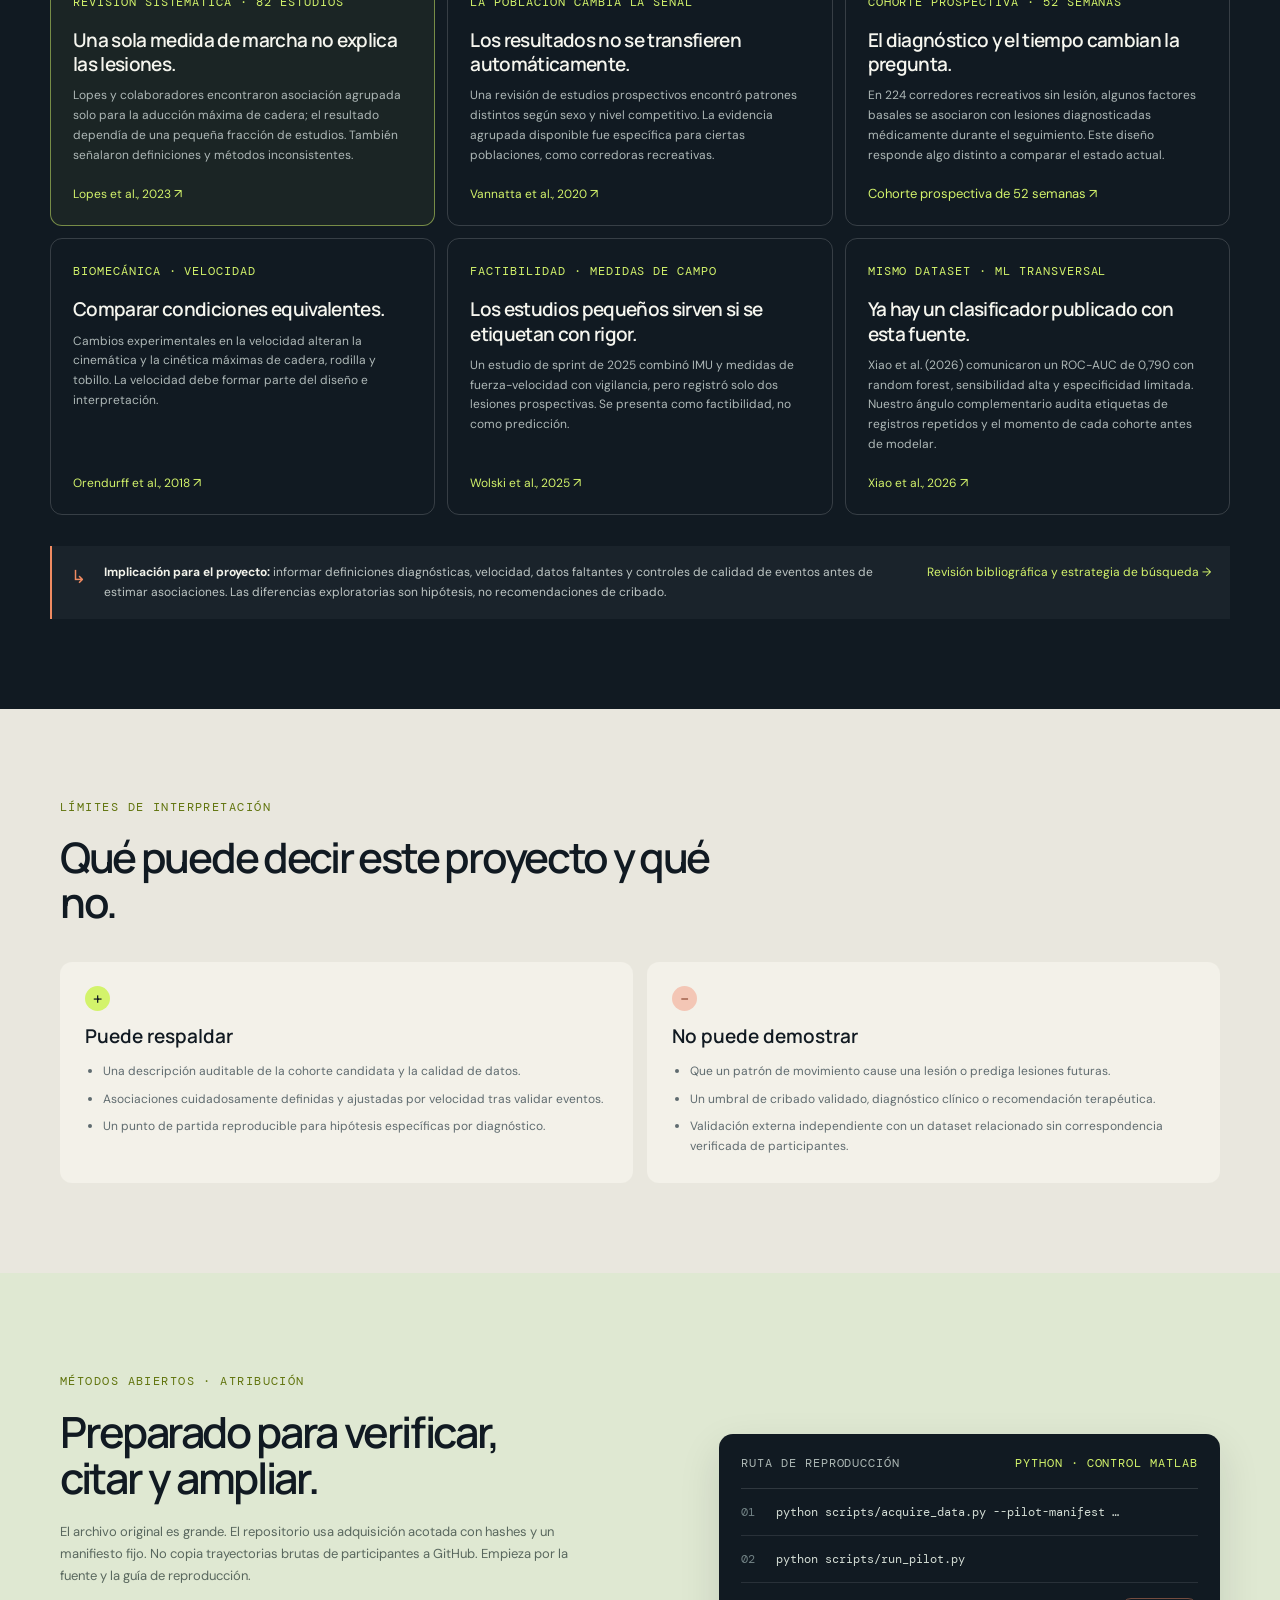
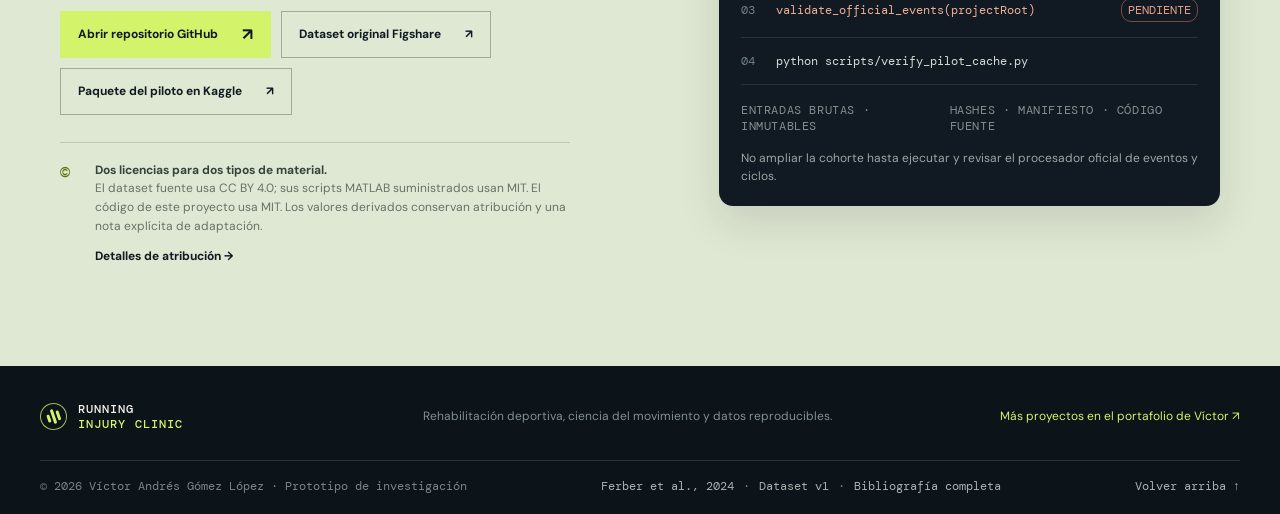
==== commit fe9bc7d3: "Design pass: ES default and EN restore, Fukuchi-driven runner, 12px floor, covariate balance and lab" ====
--- a/site/index.html
+++ b/site/index.html
@@ -1,14 +1,15 @@
 <!doctype html>
-<html lang="en">
+<html lang="es">
 <head>
   <meta charset="utf-8">
   <meta name="viewport" content="width=device-width, initial-scale=1">
   <meta name="theme-color" content="#111a22">
   <meta name="description" content="A transparent, cross-sectional exploration of running biomechanics and current injury phenotypes using the Running Injury Clinic Kinematic Dataset.">
-  <title>Running Injury Clinic — Biomechanics & Injury Phenotyping</title>
+  <title>Running Injury Clinic · Biomecánica y fenotipado de lesiones</title>
   <link rel="icon" href="data:image/svg+xml,%3Csvg xmlns='http://www.w3.org/2000/svg' viewBox='0 0 40 40'%3E%3Crect width='40' height='40' rx='12' fill='%23111a22'/%3E%3Cpath d='M9 25h7l4-11 5 16 4-8h4' fill='none' stroke='%23d3f36b' stroke-width='3' stroke-linecap='round' stroke-linejoin='round'/%3E%3C/svg%3E">
   <link rel="stylesheet" href="styles.css">
   <script src="app.js" defer></script>
+  <script src="runner.js" defer></script>
 </head>
 <body>
   <a class="skip-link" href="#main" data-i18n="skip">Skip to content</a>
@@ -38,18 +39,18 @@
       <div class="hero-copy">
         <p class="eyebrow"><span class="status-dot"></span><span data-i18n="eyebrow">SPORTS REHABILITATION · HUMAN PERFORMANCE</span></p>
         <h1 data-i18n="heroTitle">When a runner is injured, what does their movement tell us?</h1>
-        <p class="hero-lede" data-i18n="heroLead">A careful look at running biomechanics and current injury status—built to show what the data can support, and where it stops.</p>
+        <p class="hero-lede" data-i18n="heroLead">A careful look at running biomechanics and current injury status, built to show what the data can support, and where it stops.</p>
         <div class="hero-buttons">
           <a class="button button-lime" href="#study"><span data-i18n="explore">Explore the study</span><span aria-hidden="true">↓</span></a>
           <a class="button button-ghost" href="https://github.com/victorgomezadapty/running-injury-clinic" target="_blank" rel="noreferrer"><span data-i18n="viewCode">View reproducible code</span><span aria-hidden="true">↗</span></a>
         </div>
         <p class="scope-stamp"><span class="stamp-line"></span><span data-i18n="scopeStamp">Cross-sectional phenotyping · not future-injury prediction</span></p>
       </div>
-      <div class="hero-visual" aria-label="Illustrative animation of a runner and gait cycle; not a participant's motion-capture data">
-        <div class="visual-topline"><span data-i18n="motionLab">MOTION STUDY / 01</span><span>3D · 200 Hz*</span></div>
+      <div class="hero-visual" aria-label="Runner animated with published mean joint-angle curves; not a participant recording">
+        <div class="visual-topline"><span data-i18n="motionLab">MOTION STUDY / 01</span><span data-i18n="curveStamp">FUKUCHI 2017 · 2.5 m/s</span></div>
         <svg class="runner-svg" viewBox="0 0 520 380" role="img" aria-labelledby="runnerTitle runnerDesc">
-          <title id="runnerTitle">Illustrative running movement</title>
-          <desc id="runnerDesc">A geometric animated runner over a non-data schematic. The illustration is not a participant recording.</desc>
+          <title id="runnerTitle" data-i18n="runnerTitle">Runner animated with published joint-angle curves</title>
+          <desc id="runnerDesc" data-i18n="runnerDesc">Hip, knee and ankle follow the mean curves of 28 treadmill runners at 2.5 m/s (Fukuchi et al., 2017). Trunk, arms and flight height are illustrative. It is not a Running Injury Clinic participant recording.</desc>
           <defs>
             <linearGradient id="glow" x1="0" y1="0" x2="1" y2="1"><stop offset="0" stop-color="#d3f36b" stop-opacity=".35"/><stop offset="1" stop-color="#61c9bf" stop-opacity="0"/></linearGradient>
             <pattern id="grid" width="32" height="32" patternUnits="userSpaceOnUse"><path d="M32 0H0V32" fill="none" stroke="#ffffff" stroke-opacity=".075" stroke-width="1"/></pattern>
@@ -59,47 +60,41 @@
           <circle class="orbit orbit-b" cx="282" cy="183" r="106" fill="none" stroke="#d3f36b" stroke-opacity=".2" stroke-dasharray="2 8"/>
           <path d="M46 298H472" stroke="#d3f36b" stroke-opacity=".5" stroke-width="2"/>
           <path class="ghost-path" d="M70 255 C138 248 175 290 243 278 S364 237 449 260"/>
-          <g class="runner">
-            <g class="runner-torso">
-              <circle class="runner-head" cx="276" cy="76" r="23"/>
-              <path class="torso" d="M266 101 C251 122 247 148 255 168 L282 182 C299 159 303 133 291 111 Z"/>
-              <path class="pelvis" d="M254 162 Q274 152 294 169 L282 191 Q265 190 249 178 Z"/>
-              <circle class="joint" cx="272" cy="174" r="6"/>
-              <g class="arm arm-back"><path d="M259 116 L232 141 L212 170"/><circle class="joint" cx="232" cy="141" r="5"/></g>
-              <g class="arm arm-front"><path d="M292 120 L319 143 L332 171"/><circle class="joint" cx="319" cy="143" r="5"/></g>
-              <g class="leg leg-back"><path d="M263 180 L231 224 L198 251 L159 242"/><circle class="joint" cx="231" cy="224" r="6"/><circle class="joint" cx="198" cy="251" r="5"/></g>
-              <g class="leg leg-front"><path d="M282 181 L321 214 L341 257 L382 270"/><circle class="joint" cx="321" cy="214" r="6"/><circle class="joint" cx="341" cy="257" r="5"/></g>
-              <path class="shoe shoe-back" d="M127 239 Q145 232 161 242 L178 248 Q178 255 162 257 L132 253 Q122 250 127 239Z"/>
-              <path class="shoe shoe-front" d="M372 265 Q391 260 405 272 L425 280 Q424 287 407 286 L379 280 Q369 278 372 265Z"/>
-            </g>
+          <g id="rig" class="rig" aria-hidden="true">
+            <path id="rig-far-arm" class="rig-limb far"/><path id="rig-far-leg" class="rig-limb far"/><path id="rig-far-foot" class="rig-foot far"/>
+            <circle id="rig-far-knee" class="rig-joint far" r="5"/><circle id="rig-far-ankle" class="rig-joint far" r="4"/>
+            <path class="rig-trunk" d="M270 182 L279 116"/><circle class="runner-head" cx="284" cy="92" r="17"/>
+            <path id="rig-near-leg" class="rig-limb"/><path id="rig-near-foot" class="rig-foot"/>
+            <circle class="rig-joint hip" cx="270" cy="182" r="6"/><circle id="rig-near-knee" class="rig-joint" r="6"/><circle id="rig-near-ankle" class="rig-joint" r="5"/>
+            <path id="rig-near-arm" class="rig-limb arm-near"/>
           </g>
-          <circle class="track-point point-a" cx="102" cy="298" r="5"/><circle class="track-point point-b" cx="282" cy="298" r="5"/><circle class="track-point point-c" cx="442" cy="298" r="5"/>
-          <text class="svg-label" x="84" y="326">TOUCHDOWN</text><text class="svg-label" x="260" y="326">STANCE</text><text class="svg-label" x="423" y="326">TOE-OFF</text>
+          <circle class="track-point point-a" data-phase-point="0" cx="102" cy="298" r="5"/><circle class="track-point point-b" data-phase-point="1" cx="282" cy="298" r="5"/><circle class="track-point point-c" data-phase-point="2" cx="442" cy="298" r="5"/>
+          <text class="svg-label" data-phase-point="0" x="102" y="328" text-anchor="middle" data-i18n="ptTouch">TOUCHDOWN</text><text class="svg-label" data-phase-point="1" x="282" y="328" text-anchor="middle" data-i18n="ptStance">MID-STANCE</text><text class="svg-label" data-phase-point="2" x="442" y="328" text-anchor="middle" data-i18n="ptToe">TOE-OFF</text>
           <path class="scan-line" d="M35 42H485"/>
         </svg>
         <div class="cycle-control">
           <button class="play-toggle" type="button" aria-label="Pause illustration" aria-pressed="true"><span class="pause-icon">Ⅱ</span><span class="play-icon">▶</span></button>
           <div class="cycle-track-wrap">
             <div class="cycle-state"><span data-i18n="phaseLabel">ILLUSTRATIVE PHASE</span><strong id="phase-name" aria-live="polite">Stance</strong></div>
-            <input id="phase-slider" type="range" min="0" max="100" value="25" aria-label="Explore the illustrative gait cycle">
+            <input id="phase-slider" type="range" min="0" max="100" value="20" aria-label="Explore the illustrative gait cycle">
           </div>
-          <span class="cycle-number" id="phase-number">01—04</span>
+          <span class="cycle-number" id="phase-number">01 / 04</span>
         </div>
         <p class="illustration-note" data-i18n="illustrationNote">Concept illustration only · no participant waveform or event is shown</p>
       </div>
-      <div class="hero-bottom"><span data-i18n="datasetSource">RUNNING INJURY CLINIC KINEMATIC DATASET · FIGSHARE v1</span><span>01 / 04 <i>—</i> 2026</span></div>
+      <div class="hero-bottom"><span data-i18n="datasetSource">RUNNING INJURY CLINIC KINEMATIC DATASET · FIGSHARE v1</span><span>2026</span></div>
     </section>
 
     <section class="metrics-band" aria-label="Project snapshot">
       <div class="metric-intro"><span data-i18n="snapshot">THE DATASET</span><p data-i18n="snapshotCopy">A large public archive; a deliberately small technical pilot.</p></div>
-      <div class="metric"><strong data-count="1798">1,798</strong><span data-i18n="people">people in the source dataset</span><small>Ferber et al., 2024</small></div>
-      <div class="metric"><strong data-count="1402">1,402</strong><span data-i18n="runningPeople">with running observations</span><small>metadata audit</small></div>
-      <div class="metric"><strong data-count="30">30</strong><span data-i18n="pilotPeople">people in the technical pilot</span><small>15 healthy · 15 injured</small></div>
+      <div class="metric"><strong data-count="1798" data-num="1798">1,798</strong><span data-i18n="people">people in the source dataset</span><small>Ferber et al., 2024</small></div>
+      <div class="metric"><strong data-count="1402" data-num="1402">1,402</strong><span data-i18n="runningPeople">with running observations</span><small data-i18n="metaAudit">metadata audit</small></div>
+      <div class="metric"><strong data-count="30">30</strong><span data-i18n="pilotPeople">people in the technical pilot</span><small data-i18n="pilotSplit">15 healthy · 15 injured</small></div>
       <div class="metric metric-status"><span class="status-pill" data-i18n="eventPending">EVENT VALIDATION PENDING</span><p data-i18n="fullQc">A complete usable-cycle count has not been established.</p></div>
     </section>
 
     <section class="section study-section" id="study">
-      <div class="section-aside"><span class="section-index">01 / QUESTION</span><span class="vertical-note" data-i18n="sectionQuestion">FROM MOVEMENT TO PHENOTYPE</span></div>
+      <div class="section-aside"><span class="section-index" data-i18n="idxQuestion">01 / QUESTION</span><span class="vertical-note" data-i18n="sectionQuestion">FROM MOVEMENT TO PHENOTYPE</span></div>
       <div class="section-main">
         <p class="eyebrow eyebrow-dark" data-i18n="studyEyebrow">THE RESEARCH QUESTION</p>
         <h2 data-i18n="studyTitle">Which running movement patterns are associated with <em>current</em> injury status?</h2>
@@ -119,9 +114,9 @@
     <section class="cohort-section">
       <div class="cohort-heading"><div><p class="eyebrow" data-i18n="cohortEyebrow">THE SELECTION, NOT THE WHOLE ARCHIVE</p><h2 data-i18n="cohortTitle">A cohort with rules you can inspect.</h2></div><p data-i18n="cohortCopy">The candidate counts are metadata-based and provisional. They are not the final biomechanically usable sample.</p></div>
       <div class="cohort-flow">
-        <article class="flow-card flow-source"><span class="flow-step">A</span><span class="flow-kicker" data-i18n="sourceLabel">PUBLIC SOURCE</span><strong>1,798</strong><p data-i18n="sourceText">unique participants across running and walking records</p><span class="flow-foot">2,506 JSON files · 1,832 running task records</span></article>
+        <article class="flow-card flow-source"><span class="flow-step">A</span><span class="flow-kicker" data-i18n="sourceLabel">PUBLIC SOURCE</span><strong data-num="1798">1,798</strong><p data-i18n="sourceText">unique participants across running and walking records</p><span class="flow-foot" data-i18n="sourceFoot">2,506 JSON files · 1,832 running task records</span></article>
         <div class="flow-arrow" aria-hidden="true">→</div>
-        <article class="flow-card flow-candidate"><span class="flow-step">B</span><span class="flow-kicker" data-i18n="candidateLabel">RUNNING CANDIDATES</span><strong>1,257</strong><p data-i18n="candidateText">earliest eligible records, one per participant, with resolved status and usable metadata</p><div class="stack-bar" role="img" aria-label="353 healthy and 904 injured candidates"><i></i><b></b></div><span class="flow-foot"><span>353 healthy</span><span>904 injured</span></span></article>
+        <article class="flow-card flow-candidate"><span class="flow-step">B</span><span class="flow-kicker" data-i18n="candidateLabel">RUNNING CANDIDATES</span><strong data-num="1257">1,257</strong><p data-i18n="candidateText">earliest eligible records, one per participant, with resolved status and usable metadata</p><div class="stack-bar" role="img" aria-label="353 healthy and 904 injured candidates"><i></i><b></b></div><span class="flow-foot"><span data-i18n="healthyN">353 healthy</span><span data-i18n="injuredN">904 injured</span></span></article>
         <div class="flow-arrow" aria-hidden="true">→</div>
         <article class="flow-card flow-pilot"><span class="flow-step">C</span><span class="flow-kicker" data-i18n="pilotLabel">TECHNICAL PILOT</span><strong>30</strong><p data-i18n="pilotText">15 + 15 files for source integrity, feature coverage and engineering quality checks</p><span class="flow-foot"><span class="status-dot"></span><span data-i18n="eventGate">cycle/event gate still open</span></span></article>
       </div>
@@ -129,53 +124,79 @@
     </section>
 
     <section class="speed-section">
-      <div class="speed-copy"><p class="eyebrow" data-i18n="confounder">A DESIGN CHOICE THAT MATTERS</p><h2 data-i18n="speedTitle">Speed changes the question.</h2><p data-i18n="speedCopy">Before comparing biomechanics, account for how fast each runner moved. In the candidate cohort, mean treadmill speed differed between current-status groups. A small experimental study also found speed-related changes in lower-limb joint kinematics and kinetics. The gap is a reason to adjust and test overlap—not evidence that speed caused the group difference.</p><a class="text-link" href="https://doi.org/10.1016/j.jbiomech.2018.02.010" target="_blank" rel="noreferrer"><span data-i18n="readSpeed">Read the speed study</span> <span aria-hidden="true">↗</span></a></div>
-      <div class="speed-chart" role="img" aria-label="Candidate cohort mean speed: healthy 2.74 meters per second, injured 2.55 meters per second">
+      <div class="speed-copy"><p class="eyebrow" data-i18n="confounder">A DESIGN CHOICE THAT MATTERS</p><h2 data-i18n="speedTitle">Speed changes the question.</h2><p data-i18n="speedCopy">Before comparing biomechanics, account for how fast each runner moved. In the candidate cohort, mean treadmill speed differed between current-status groups. A small experimental study also found speed-related changes in lower-limb joint kinematics and kinetics. The gap is a reason to adjust and test overlap, not evidence that speed caused the group difference.</p><a class="text-link" href="https://doi.org/10.1016/j.jbiomech.2018.02.010" target="_blank" rel="noreferrer"><span data-i18n="readSpeed">Read the speed study</span> <span aria-hidden="true">↗</span></a></div>
+      <div class="speed-chart" role="img" aria-label="Candidate cohort mean speed: healthy 2.74 meters per second, injured 2.55 meters per second" data-i18n-aria="speedAria">
         <div class="chart-heading"><span data-i18n="candidateMeans">CANDIDATE COHORT · MEAN SPEED</span><span>m/s</span></div>
-        <div class="chart-row"><div class="chart-label"><span class="legend-dot healthy"></span><span data-i18n="healthy">Healthy</span></div><div class="bar-rail"><i class="speed-bar healthy-bar" style="--bar:91.3%"></i></div><strong>2.74</strong></div>
-        <div class="chart-row"><div class="chart-label"><span class="legend-dot injured"></span><span data-i18n="injured">Injured</span></div><div class="bar-rail"><i class="speed-bar injured-bar" style="--bar:85%"></i></div><strong>2.55</strong></div>
-        <div class="chart-scale"><span>0</span><span>1</span><span>2</span><span>3.0</span></div>
+        <div class="chart-row"><div class="chart-label"><span class="legend-dot healthy"></span><span data-i18n="healthy">Healthy</span></div><div class="bar-rail"><i class="speed-bar healthy-bar" style="--bar:91.3%"></i></div><strong data-num="2.74" data-dec="2">2.74</strong></div>
+        <div class="chart-row"><div class="chart-label"><span class="legend-dot injured"></span><span data-i18n="injured">Injured</span></div><div class="bar-rail"><i class="speed-bar injured-bar" style="--bar:85%"></i></div><strong data-num="2.55" data-dec="2">2.55</strong></div>
+        <div class="chart-scale"><span>0</span><span>1</span><span>2</span><span data-num="3" data-dec="1">3.0</span></div>
         <p class="chart-note" data-i18n="chartNote">Metadata balance check only · no biomechanical group test has been run.</p>
       </div>
     </section>
 
+    <section class="section extra-section" id="balance">
+      <div class="section-aside"><span class="section-index" data-i18n="idxBalance">02 / NEW ANALYSIS</span><span class="vertical-note" data-i18n="vBalance">BALANCE BEFORE BIOMECHANICS</span></div>
+      <div class="section-main">
+        <p class="eyebrow eyebrow-dark" data-i18n="balEyebrow">NEW ANALYSIS · COVARIATE BALANCE</p>
+        <h2 data-i18n="balTitle">Speed and age separate the groups more than body size or experience.</h2>
+        <p class="extra-lead" data-i18n="balLead">Standardized mean difference (injured minus healthy) in the 1,257-person candidate cohort. Observational studies often treat |SMD| below 0.1 as balanced. This is a design check, not a biomechanical result.</p>
+        <div class="balance-grid">
+          <div class="smd-panel"><div class="smd-head"><span data-i18n="smdLeft">Healthy higher</span><span data-i18n="smdRight">Injured higher</span></div><div id="smd-chart" class="smd-chart" role="group" aria-label="Standardized mean differences by covariate"></div><p class="extra-note" data-i18n="smdNote">Dashed lines: ±0.1. Years running is missing for 286 candidates (242 healthy and 729 injured reported it).</p></div>
+          <aside class="overlap-card"><span class="overlap-eyebrow" data-i18n="ovEyebrow">SPEED OVERLAP</span><div id="overlap-bars" class="overlap-bars"></div><p data-i18n="ovText">82% of healthy and 80% of injured runners fall inside the shared speed window, 2.21 to 3.07 m/s (the overlap of each group's 5th to 95th percentile). A speed-matched comparison is feasible inside that window.</p></aside>
+        </div>
+      </div>
+    </section>
+    <section class="section extra-section" id="labels">
+      <div class="section-aside"><span class="section-index" data-i18n="idxLabels">03 / NEW ANALYSIS</span><span class="vertical-note" data-i18n="vLabels">ONE PERSON, SEVERAL RECORDS</span></div>
+      <div class="section-main">
+        <p class="eyebrow eyebrow-dark" data-i18n="labEyebrow">NEW ANALYSIS · LABEL STABILITY</p>
+        <h2 data-i18n="labTitle">A current label is a snapshot.</h2>
+        <p class="extra-lead" data-i18n="labLead">209 of 1,402 runners (14.9%) have more than one running record. Comparing each person's earliest and latest record, 20 of them (9.6%) carry a different status. Order follows metadata timestamps, not verified clinical follow-up.</p>
+        <div class="labels-grid">
+          <div class="matrix-panel"><div class="matrix-caption"><span data-i18n="mxRows">Earliest record ↓</span><span data-i18n="mxCols">Latest record →</span></div><div id="status-matrix" class="status-matrix" role="table" aria-label="Status in earliest versus latest record, 209 repeated runners"></div></div>
+          <aside class="labels-aside"><div class="stability-list" id="stability-list"></div><p data-i18n="labWhy">The project keeps the earliest eligible record per person. With the latest record instead, 20 repeated runners would carry another label. That supports sensitivity analyses on the label rule before any group comparison.</p><a class="text-link" href="https://github.com/victorgomezadapty/running-injury-clinic/blob/main/reports/milestone_04_repeated_record_audit.md" target="_blank" rel="noreferrer"><span data-i18n="auditLink2">Full repeated-record audit</span> <span aria-hidden="true">↗</span></a></aside>
+        </div>
+      </div>
+    </section>
+
+
     <section class="section methods-section" id="methods">
-      <div class="section-aside"><span class="section-index">02 / PROCESS</span><span class="vertical-note" data-i18n="sectionMethod">SOURCE TO AUDIT TRAIL</span></div>
+      <div class="section-aside"><span class="section-index" data-i18n="idxProcess">04 / PROCESS</span><span class="vertical-note" data-i18n="sectionMethod">SOURCE TO AUDIT TRAIL</span></div>
       <div class="section-main">
         <p class="eyebrow eyebrow-dark" data-i18n="methodsEyebrow">HOW THE WORK IS BUILT</p>
         <h2 data-i18n="methodsTitle">Keep every transformation visible.</h2>
         <p class="section-intro" data-i18n="methodsLead">The source archive holds marker trajectories, static calibration markers, metadata and precomputed discrete variables. The pilot inspects these inputs one file at a time and preserves the upstream values, signs, units and file lineage.</p>
         <div class="method-grid">
-          <article class="method-card"><span class="method-number">01</span><h3 data-i18n="method1Title">Pin the source</h3><p data-i18n="method1Text">Versioned Figshare metadata, archive manifests, checksums and a fixed participant-file manifest make the local input auditable.</p><span class="method-tag">SOURCE · SHA-256</span></article>
-          <article class="method-card"><span class="method-number">02</span><h3 data-i18n="method2Title">Define the cohort</h3><p data-i18n="method2Text">Keep person and file distinct. Apply conservative injury-status rules and surface unknown or discordant labels for review.</p><span class="method-tag">PERSON-LEVEL · SENSITIVITY</span></article>
-          <article class="method-card"><span class="method-number">03</span><h3 data-i18n="method3Title">Screen the signals</h3><p data-i18n="method3Text">Check marker geometry, finite trajectories, sampling rate and summary consistency without silently correcting the source.</p><span class="method-tag">STRUCTURE · ENGINEERING QC</span></article>
+          <article class="method-card"><span class="method-number">01</span><h3 data-i18n="method1Title">Pin the source</h3><p data-i18n="method1Text">Versioned Figshare metadata, archive manifests, checksums and a fixed participant-file manifest make the local input auditable.</p><span class="method-tag" data-i18n="tag1">SOURCE · SHA-256</span></article>
+          <article class="method-card"><span class="method-number">02</span><h3 data-i18n="method2Title">Define the cohort</h3><p data-i18n="method2Text">Keep person and file distinct. Apply conservative injury-status rules and surface unknown or discordant labels for review.</p><span class="method-tag" data-i18n="tag2">PERSON-LEVEL · SENSITIVITY</span></article>
+          <article class="method-card"><span class="method-number">03</span><h3 data-i18n="method3Title">Screen the signals</h3><p data-i18n="method3Text">Check marker geometry, finite trajectories, sampling rate and summary consistency without silently correcting the source.</p><span class="method-tag" data-i18n="tag3">STRUCTURE · ENGINEERING QC</span></article>
           <article class="method-card method-pending"><span class="method-number">04</span><h3 data-i18n="method4Title">Validate events and cycles</h3><p data-i18n="method4Text">Re-run the supplied MATLAB workflow and compare touchdown/toe-off events, retained normalized cycles and regenerated summaries before widening the cohort.</p><span class="method-tag"><i></i><span data-i18n="method4Tag">PENDING MATLAB RUN</span></span></article>
         </div>
-        <div class="pilot-result"><div class="pilot-result-head"><span data-i18n="pilotResults">PILOT ENGINEERING CHECKS · N = 30</span><span class="status-pill status-soft" data-i18n="sourceScalars">SOURCE SUMMARIES</span></div><div class="result-row"><span data-i18n="structuralPass">Files passing structural checks</span><strong>30 / 30</strong></div><div class="result-row"><span data-i18n="featureSlots">Finite bilateral source values in selected registry</span><strong>780 / 780</strong></div><div class="result-row"><span data-i18n="validatedCycles">Independently validated event/cycle records</span><strong class="warning-value">0</strong></div><p data-i18n="pilotResultNote">Structural checks do not establish correct event timing or clinical validity. The 780 values are source-provided summaries.</p><a class="pilot-report-link" data-i18n="pilotReport" href="https://github.com/victorgomezadapty/running-injury-clinic/blob/main/reports/milestone_02_1_pilot_descriptives.md" target="_blank" rel="noreferrer">Open aggregate pilot descriptives ↗</a><br><a class="pilot-report-link" href="https://github.com/victorgomezadapty/running-injury-clinic/blob/main/reports/milestone_04_repeated_record_audit.md" target="_blank" rel="noreferrer">Read the repeated-record and label audit ↗</a></div>
+        <div class="pilot-result"><div class="pilot-result-head"><span data-i18n="pilotResults">PILOT ENGINEERING CHECKS · N = 30</span><span class="status-pill status-soft" data-i18n="sourceScalars">SOURCE SUMMARIES</span></div><div class="result-row"><span data-i18n="structuralPass">Files passing structural checks</span><strong>30 / 30</strong></div><div class="result-row"><span data-i18n="featureSlots">Finite bilateral source values in selected registry</span><strong>780 / 780</strong></div><div class="result-row"><span data-i18n="validatedCycles">Independently validated event/cycle records</span><strong class="warning-value">0</strong></div><p data-i18n="pilotResultNote">Structural checks do not establish correct event timing or clinical validity. The 780 values are source-provided summaries.</p><a class="pilot-report-link" data-i18n="pilotReport" href="https://github.com/victorgomezadapty/running-injury-clinic/blob/main/reports/milestone_02_1_pilot_descriptives.md" target="_blank" rel="noreferrer">Open aggregate pilot descriptives ↗</a><br><a class="pilot-report-link" href="https://github.com/victorgomezadapty/running-injury-clinic/blob/main/reports/milestone_04_repeated_record_audit.md" target="_blank" rel="noreferrer" data-i18n="auditLink">Read the repeated-record and label audit ↗</a></div>
       </div>
     </section>
 
     <section class="evidence-section" id="evidence">
-      <div class="evidence-top"><div><p class="eyebrow" data-i18n="evidenceEyebrow">WHAT THE LITERATURE SAYS</p><h2 data-i18n="evidenceTitle">Why phenotype carefully?</h2></div><p data-i18n="evidenceLead">Evidence is mixed, definitions vary and study populations matter. The strongest case for this project is not a universal injury marker—it is a transparent way to ask more specific, reproducible questions.</p></div>
+      <div class="evidence-top"><div><p class="eyebrow" data-i18n="evidenceEyebrow">WHAT THE LITERATURE SAYS</p><h2 data-i18n="evidenceTitle">Why phenotype carefully?</h2></div><p data-i18n="evidenceLead">Evidence is mixed, definitions vary and study populations matter. The strongest case for this project is not a universal injury marker. It is a transparent way to ask more specific, reproducible questions.</p></div>
       <div class="evidence-grid">
         <article class="evidence-card evidence-featured"><span class="evidence-label" data-i18n="evidenceSynthesis">SYSTEMATIC REVIEW · 82 STUDIES</span><h3 data-i18n="evidence1Title">No single gait measure explains running injury.</h3><p data-i18n="evidence1Text">Lopes and colleagues found only peak hip adduction associated in their pooled analysis; the result was influenced by a small subset of studies. They also highlighted inconsistent measurement definitions and study methods.</p><a href="https://doi.org/10.1016/j.bjpt.2023.100538" target="_blank" rel="noreferrer">Lopes et al., 2023 <span aria-hidden="true">↗</span></a></article>
         <article class="evidence-card"><span class="evidence-label" data-i18n="evidencePopulation">POPULATION CHANGES THE SIGNAL</span><h3 data-i18n="evidence2Title">Findings do not transfer automatically.</h3><p data-i18n="evidence2Text">A prospective-study review reported different patterns by sex and competition level, with limited evidence for particular associations in female recreational runners.</p><a href="https://doi.org/10.1016/j.clinbiomech.2020.104991" target="_blank" rel="noreferrer">Vannatta et al., 2020 <span aria-hidden="true">↗</span></a></article>
-        <article class="evidence-card"><span class="evidence-label" data-i18n="evidenceProspective">PROSPECTIVE COHORT · 52 WEEKS</span><h3 data-i18n="evidence3Title">Diagnosis and timing shape interpretation.</h3><p data-i18n="evidence3Text">In 224 injury-free recreational runners, some baseline factors were associated with medically diagnosed injuries over follow-up. This design answers a different question from current-status comparisons.</p><a href="https://doi.org/10.1186/s40621-020-00237-2" target="_blank" rel="noreferrer">52-week prospective cohort <span aria-hidden="true">↗</span></a></article>
+        <article class="evidence-card"><span class="evidence-label" data-i18n="evidenceProspective">PROSPECTIVE COHORT · 52 WEEKS</span><h3 data-i18n="evidence3Title">Diagnosis and timing shape interpretation.</h3><p data-i18n="evidence3Text">In 224 injury-free recreational runners, some baseline factors were associated with medically diagnosed injuries over follow-up. This design answers a different question from current-status comparisons.</p><a href="https://doi.org/10.1186/s40621-020-00237-2" target="_blank" rel="noreferrer"><span data-i18n="cohortLink">52-week prospective cohort</span> <span aria-hidden="true">↗</span></a></article>
         <article class="evidence-card"><span class="evidence-label" data-i18n="evidenceConfounder">BIOMECHANICS · SPEED</span><h3 data-i18n="evidence4Title">Compare like with like.</h3><p data-i18n="evidence4Text">Experimental changes in running speed alter peak kinematics and kinetics at the hip, knee and ankle. Speed therefore belongs in the design and interpretation.</p><a href="https://doi.org/10.1016/j.jbiomech.2018.02.010" target="_blank" rel="noreferrer">Orendurff et al., 2018 <span aria-hidden="true">↗</span></a></article>
-        <article class="evidence-card"><span class="evidence-label" data-i18n="evidenceFeasibility">FEASIBILITY · FIELD MEASURES</span><h3 data-i18n="evidence5Title">Small studies are useful when labeled honestly.</h3><p data-i18n="evidence5Text">A 2025 sprint study paired IMU and force–velocity measures with surveillance, but only two prospective injuries occurred. The authors frame it as feasibility work, not a predictive result.</p><a href="https://doi.org/10.3390/s25051518" target="_blank" rel="noreferrer">Wolski et al., 2025 <span aria-hidden="true">↗</span></a></article>
-        <article class="evidence-card"><span class="evidence-label">SAME DATASET · CROSS-SECTIONAL ML</span><h3>A classifier on this source is already published.</h3><p>Xiao et al. (2026) reported a random-forest ROC-AUC of 0.790, with high sensitivity and limited specificity. Our complementary angle audits repeated-record labels and cohort timing before future modeling.</p><a href="https://doi.org/10.1186/s13102-026-02026-8" target="_blank" rel="noreferrer">Xiao et al., 2026 <span aria-hidden="true">↗</span></a></article>
+        <article class="evidence-card"><span class="evidence-label" data-i18n="evidenceFeasibility">FEASIBILITY · FIELD MEASURES</span><h3 data-i18n="evidence5Title">Small studies are useful when labeled honestly.</h3><p data-i18n="evidence5Text">A 2025 sprint study paired IMU and force-velocity measures with surveillance, but only two prospective injuries occurred. The authors frame it as feasibility work, not a predictive result.</p><a href="https://doi.org/10.3390/s25051518" target="_blank" rel="noreferrer">Wolski et al., 2025 <span aria-hidden="true">↗</span></a></article>
+        <article class="evidence-card"><span class="evidence-label" data-i18n="xiaoLabel">SAME DATASET · CROSS-SECTIONAL ML</span><h3 data-i18n="xiaoTitle">A classifier on this source is already published.</h3><p data-i18n="xiaoText">Xiao et al. (2026) reported a random-forest ROC-AUC of 0.790, with high sensitivity and limited specificity. Our complementary angle audits repeated-record labels and cohort timing before future modeling.</p><a href="https://doi.org/10.1186/s13102-026-02026-8" target="_blank" rel="noreferrer">Xiao et al., 2026 <span aria-hidden="true">↗</span></a></article>
       </div>
       <div class="discussion-note"><span>↳</span><p><b data-i18n="discussionTake">Project implication:</b> <span data-i18n="discussionText">report diagnosis definitions, speed support, missingness and event-quality gates before any association estimate. Treat exploratory subgroup differences as hypotheses, not screening advice.</span></p><a href="references.html" data-i18n="fullReview">Full literature review and search notes →</a></div>
     </section>
 
     <section class="limits-section">
-      <div class="limits-heading"><p class="eyebrow" data-i18n="limitsEyebrow">INTERPRETATION GUARDRAILS</p><h2 data-i18n="limitsTitle">What this project can—and cannot—say.</h2></div>
+      <div class="limits-heading"><p class="eyebrow" data-i18n="limitsEyebrow">INTERPRETATION GUARDRAILS</p><h2 data-i18n="limitsTitle">What this project can and cannot say.</h2></div>
       <div class="limits-columns"><div><span class="limit-mark yes">+</span><h3 data-i18n="canTitle">Can support</h3><ul><li data-i18n="can1">An auditable description of candidate cohort composition and data quality.</li><li data-i18n="can2">Carefully defined, speed-aware associations with current injury labels after event validation.</li><li data-i18n="can3">A reproducible starting point for diagnosis-specific research hypotheses.</li></ul></div><div><span class="limit-mark no">−</span><h3 data-i18n="cannotTitle">Cannot establish</h3><ul><li data-i18n="cannot1">That a movement pattern caused injury or predicts who will be injured later.</li><li data-i18n="cannot2">A validated screening cut-off, clinical diagnosis or treatment recommendation.</li><li data-i18n="cannot3">Independent external validation by a related dataset without a verified participant crosswalk.</li></ul></div></div>
     </section>
 
     <section class="reproduce-section" id="reproduce">
       <div class="reproduce-copy"><p class="eyebrow" data-i18n="reproEyebrow">OPEN METHODS · SOURCE ATTRIBUTION</p><h2 data-i18n="reproTitle">Made to be checked, cited and extended.</h2><p data-i18n="reproText">The raw archive is large, so the repository uses bounded, checksum-verified acquisition and a fixed pilot manifest. No raw participant trajectories are copied into this GitHub repository. Start with the source and reproduction guide.</p><div class="repro-buttons"><a class="button button-lime" href="https://github.com/victorgomezadapty/running-injury-clinic" target="_blank" rel="noreferrer"><span data-i18n="repoButton">Open GitHub repository</span><span aria-hidden="true">↗</span></a><a class="button button-line" href="https://doi.org/10.25452/figshare.plus.24255795.v1" target="_blank" rel="noreferrer"><span data-i18n="sourceButton">Original Figshare data</span><span aria-hidden="true">↗</span></a><a class="button button-line" href="https://www.kaggle.com/datasets/vctorandrsgmezlpez/running-injury-clinic-kinematic-pilot" target="_blank" rel="noreferrer"><span data-i18n="kaggleButton">Kaggle pilot release</span><span aria-hidden="true">↗</span></a></div><div class="license-note"><span class="license-icon">©</span><p><strong data-i18n="licenseTitle">Two licenses, two kinds of work.</strong><br><span data-i18n="licenseText">The source dataset is CC BY 4.0; its supplied MATLAB scripts are MIT. This project's code is MIT. Derived pilot values retain source attribution and an explicit adaptation notice.</span></p><a href="licenses.html" data-i18n="licenseLink">Attribution details →</a></div></div>
-      <div class="repro-card"><div class="repro-card-head"><span data-i18n="reproStack">REPRODUCTION PATH</span><span class="copy-status">PYTHON · MATLAB GATE</span></div><div class="terminal-line"><span>01</span><code>python scripts/acquire_data.py --pilot-manifest …</code></div><div class="terminal-line"><span>02</span><code>python scripts/run_pilot.py</code></div><div class="terminal-line terminal-wait"><span>03</span><code data-i18n="matlabGate">validate_official_events(projectRoot)</code><i data-i18n="pending">PENDING</i></div><div class="terminal-line"><span>04</span><code>python scripts/verify_pilot_cache.py</code></div><div class="repro-foot"><span data-i18n="immutable">RAW INPUTS · IMMUTABLE</span><span>CHECKSUMS · MANIFEST · SOURCE CODE</span></div><p data-i18n="reproGateNote">Do not expand the cohort until the official event/cycle runner has been executed and reviewed.</p></div>
+      <div class="repro-card"><div class="repro-card-head"><span data-i18n="reproStack">REPRODUCTION PATH</span><span class="copy-status" data-i18n="gateStack">PYTHON · MATLAB GATE</span></div><div class="terminal-line"><span>01</span><code>python scripts/acquire_data.py --pilot-manifest …</code></div><div class="terminal-line"><span>02</span><code>python scripts/run_pilot.py</code></div><div class="terminal-line terminal-wait"><span>03</span><code data-i18n="matlabGate">validate_official_events(projectRoot)</code><i data-i18n="pending">PENDING</i></div><div class="terminal-line"><span>04</span><code>python scripts/verify_pilot_cache.py</code></div><div class="repro-foot"><span data-i18n="immutable">RAW INPUTS · IMMUTABLE</span><span data-i18n="checksums">CHECKSUMS · MANIFEST · SOURCE CODE</span></div><p data-i18n="reproGateNote">Do not expand the cohort until the official event/cycle runner has been executed and reviewed.</p></div>
     </section>
   </main>
 
--- a/site/styles.css
+++ b/site/styles.css
@@ -2,24 +2,93 @@
 
 :root{--ink:#111a22;--ink-soft:#26333d;--paper:#f3f1e9;--paper-2:#e9e7de;--lime:#d3f36b;--teal:#6cc9be;--orange:#f08b62;--muted:#8d999e;--line:rgba(17,26,34,.14);--dark-line:rgba(255,255,255,.15);--sans:'DM Sans',Arial,sans-serif;--display:'Manrope','DM Sans',sans-serif;--mono:'DM Mono',monospace;--content:1180px}
 *{box-sizing:border-box}html{scroll-behavior:smooth;scroll-padding-top:90px}body{margin:0;background:var(--paper);color:var(--ink);font-family:var(--sans);font-size:16px;line-height:1.6;-webkit-font-smoothing:antialiased}a{color:inherit;text-decoration:none}button,input{font:inherit}button:focus-visible,a:focus-visible,input:focus-visible{outline:3px solid var(--orange);outline-offset:4px}.skip-link{position:absolute;left:12px;top:-60px;background:var(--lime);color:var(--ink);padding:10px 14px;z-index:99}.skip-link:focus{top:12px}
-.site-header{height:78px;background:var(--ink);color:#f4f5ef;display:flex;align-items:center;justify-content:space-between;padding:0 max(28px,calc((100vw - 1370px)/2));position:sticky;top:0;z-index:30;border-bottom:1px solid rgba(255,255,255,.08)}.wordmark{display:flex;align-items:center;gap:11px;font:500 10px/1.2 var(--mono);letter-spacing:.09em}.wordmark b{font-weight:500;color:var(--lime)}.mark{width:27px;height:27px;border:1px solid rgba(211,243,107,.75);border-radius:50%;display:flex;align-items:center;justify-content:center;gap:2px;transform:rotate(-19deg)}.mark i{display:block;width:3px;border-radius:4px;background:var(--lime)}.mark i:nth-child(1){height:8px}.mark i:nth-child(2){height:15px}.mark i:nth-child(3){height:10px}.main-nav{display:flex;align-items:center;gap:34px}.main-nav a,.header-link{font-size:12px;color:#c7ced0;transition:color .2s}.main-nav a:hover,.header-link:hover{color:var(--lime)}.header-actions{display:flex;align-items:center;gap:22px}.language-toggle{border:1px solid rgba(255,255,255,.25);border-radius:20px;background:transparent;color:var(--lime);padding:6px 10px;font:11px var(--mono);cursor:pointer}.header-link{color:#fff}.header-link span{color:var(--lime);margin-left:4px}.menu-toggle,.mobile-nav{display:none}
-.hero{min-height:680px;background:var(--ink);color:#f6f5ef;display:grid;grid-template-columns:minmax(360px,.88fr) minmax(430px,1.12fr);column-gap:4vw;padding:94px max(40px,calc((100vw - 1250px)/2)) 55px;position:relative;overflow:hidden}.hero:before{content:"";position:absolute;width:650px;height:650px;top:-395px;left:-250px;border-radius:50%;border:1px solid rgba(211,243,107,.12);box-shadow:0 0 0 50px rgba(211,243,107,.025),0 0 0 100px rgba(211,243,107,.018);pointer-events:none}.hero-copy{align-self:center;z-index:2;padding-bottom:40px}.eyebrow{font:11px var(--mono);letter-spacing:.12em;color:var(--lime);margin:0 0 20px;display:flex;align-items:center;gap:9px}.status-dot{display:inline-block;width:7px;height:7px;border-radius:50%;background:var(--lime);box-shadow:0 0 12px rgba(211,243,107,.75);flex:none}.hero h1{font:600 clamp(40px,5.3vw,70px)/1.035 var(--display);letter-spacing:-.058em;max-width:620px;margin:0 0 24px}.hero-lede{max-width:520px;font-size:17px;line-height:1.65;color:#bdc5c5;margin:0}.hero-buttons{display:flex;gap:12px;flex-wrap:wrap;margin-top:33px}.button{min-height:47px;display:inline-flex;align-items:center;justify-content:center;gap:24px;padding:0 17px;font-size:12px;font-weight:700;border:1px solid transparent;transition:transform .2s,background .2s,border-color .2s}.button:hover{transform:translateY(-2px)}.button-lime{background:var(--lime);color:var(--ink)}.button-ghost{border-color:rgba(255,255,255,.24);color:#f5f6f0}.button-ghost:hover{border-color:var(--lime)}.button-ghost span:last-child,.button-lime span:last-child{font-size:17px}.scope-stamp{margin:45px 0 0;display:flex;align-items:center;gap:11px;color:#99a4a6;font:10px var(--mono);letter-spacing:.05em}.stamp-line{height:1px;width:34px;background:var(--orange)}.hero-visual{align-self:center;position:relative;background:radial-gradient(ellipse at 51% 49%,rgba(211,243,107,.1),transparent 57%);border:1px solid rgba(255,255,255,.13);border-radius:24px;padding:10px 12px 9px;margin-top:6px;box-shadow:0 25px 80px rgba(0,0,0,.2)}.visual-topline{display:flex;justify-content:space-between;padding:8px 13px;color:#9eaaab;font:9px var(--mono);letter-spacing:.09em}.runner-svg{display:block;width:100%;overflow:visible}.ghost-path{fill:none;stroke:var(--teal);stroke-width:2;stroke-dasharray:4 7;opacity:.45}.runner-head{fill:var(--lime)}.torso{fill:var(--lime)}.pelvis{fill:var(--teal)}.runner-svg .arm,.runner-svg .leg{fill:none;stroke:#f4f4ed;stroke-width:11;stroke-linecap:round;stroke-linejoin:round}.runner-svg .leg-back{stroke:#95a5a7}.runner-svg .joint{fill:var(--orange);stroke:var(--ink);stroke-width:2}.shoe{fill:var(--orange)}.runner-torso{animation:body-bob .62s ease-in-out infinite alternate;transform-origin:275px 160px}.arm-front{transform-origin:291px 119px;animation:arm-front .62s ease-in-out infinite alternate}.arm-back{transform-origin:259px 116px;animation:arm-back .62s ease-in-out infinite alternate}.leg-front{transform-origin:273px 180px;animation:leg-front .62s ease-in-out infinite alternate}.leg-back{transform-origin:273px 180px;animation:leg-back .62s ease-in-out infinite alternate}.shoe-front{transform-origin:376px 275px;animation:shoe-front .62s ease-in-out infinite alternate}.shoe-back{transform-origin:160px 250px;animation:shoe-back .62s ease-in-out infinite alternate}.orbit{transform-origin:282px 183px;animation:orbit 20s linear infinite}.orbit-b{animation-direction:reverse;animation-duration:14s}.scan-line{stroke:var(--lime);stroke-opacity:.6;stroke-width:1;stroke-dasharray:48 800;animation:scan 5s linear infinite}.track-point{fill:var(--lime);filter:drop-shadow(0 0 6px rgba(211,243,107,.8))}.point-b{fill:var(--orange)}.svg-label{font:8px var(--mono);fill:#9da9a9;letter-spacing:.05em}.cycle-control{display:flex;align-items:center;gap:14px;padding:4px 12px 8px}.play-toggle{width:29px;height:29px;border:1px solid rgba(211,243,107,.6);border-radius:50%;background:transparent;color:var(--lime);cursor:pointer;font-size:11px;flex:none}.play-icon{display:none}.play-toggle.is-paused .pause-icon{display:none}.play-toggle.is-paused .play-icon{display:block;font-size:9px;padding-left:2px}.runner-paused .runner-torso,.runner-paused .arm,.runner-paused .leg,.runner-paused .shoe,.runner-paused .orbit,.runner-paused .scan-line{animation-play-state:paused}.cycle-track-wrap{flex:1}.cycle-state{display:flex;justify-content:space-between;align-items:center;margin-bottom:4px}.cycle-state span{font:9px var(--mono);color:#99a6a6;letter-spacing:.05em}.cycle-state strong{color:#f6f6ef;font-size:11px}.cycle-track-wrap input{width:100%;height:4px;appearance:none;background:linear-gradient(90deg,var(--lime) var(--progress,25%),rgba(255,255,255,.19) var(--progress,25%));border-radius:5px;display:block;cursor:pointer}.cycle-track-wrap input::-webkit-slider-thumb{appearance:none;width:12px;height:12px;border-radius:50%;background:var(--orange);border:2px solid var(--ink);box-shadow:0 0 0 1px var(--orange)}.cycle-track-wrap input::-moz-range-thumb{width:9px;height:9px;border-radius:50%;background:var(--orange);border:2px solid var(--ink);box-shadow:0 0 0 1px var(--orange)}.cycle-number{font:10px var(--mono);color:#7e8b8d}.illustration-note{margin:0;padding:0 12px 7px;color:#7c898b;font-size:9px}.hero-bottom{position:absolute;bottom:22px;left:max(40px,calc((100vw - 1250px)/2));right:max(40px,calc((100vw - 1250px)/2));display:flex;justify-content:space-between;color:#7f8b8e;font:9px var(--mono);letter-spacing:.08em}.hero-bottom i{color:var(--orange);font-style:normal}
+.site-header{height:78px;background:var(--ink);color:#f4f5ef;display:flex;align-items:center;justify-content:space-between;padding:0 max(28px,calc((100vw - 1370px)/2));position:sticky;top:0;z-index:30;border-bottom:1px solid rgba(255,255,255,.08)}.wordmark{display:flex;align-items:center;gap:11px;font:500 12px/1.2 var(--mono);letter-spacing:.09em}.wordmark b{font-weight:500;color:var(--lime)}.mark{width:27px;height:27px;border:1px solid rgba(211,243,107,.75);border-radius:50%;display:flex;align-items:center;justify-content:center;gap:2px;transform:rotate(-19deg)}.mark i{display:block;width:3px;border-radius:4px;background:var(--lime)}.mark i:nth-child(1){height:8px}.mark i:nth-child(2){height:15px}.mark i:nth-child(3){height:10px}.main-nav{display:flex;align-items:center;gap:34px}.main-nav a,.header-link{font-size:12px;color:#c7ced0;transition:color .2s}.main-nav a:hover,.header-link:hover{color:var(--lime)}.header-actions{display:flex;align-items:center;gap:22px}.language-toggle{border:1px solid rgba(255,255,255,.25);border-radius:20px;background:transparent;color:var(--lime);padding:6px 10px;font:12px var(--mono);cursor:pointer}.header-link{color:#fff}.header-link span{color:var(--lime);margin-left:4px}.menu-toggle,.mobile-nav{display:none}
+.hero{min-height:680px;background:var(--ink);color:#f6f5ef;display:grid;grid-template-columns:minmax(360px,.88fr) minmax(430px,1.12fr);column-gap:4vw;padding:94px max(40px,calc((100vw - 1250px)/2)) 55px;position:relative;overflow:hidden}.hero:before{content:"";position:absolute;width:650px;height:650px;top:-395px;left:-250px;border-radius:50%;border:1px solid rgba(211,243,107,.12);box-shadow:0 0 0 50px rgba(211,243,107,.025),0 0 0 100px rgba(211,243,107,.018);pointer-events:none}.hero-copy{align-self:center;z-index:2;padding-bottom:40px}.eyebrow{font:12px var(--mono);letter-spacing:.12em;color:var(--lime);margin:0 0 20px;display:flex;align-items:center;gap:9px}.status-dot{display:inline-block;width:7px;height:7px;border-radius:50%;background:var(--lime);box-shadow:0 0 12px rgba(211,243,107,.75);flex:none}.hero h1{font:600 clamp(40px,5.3vw,70px)/1.035 var(--display);letter-spacing:-.058em;max-width:620px;margin:0 0 24px}.hero-lede{max-width:520px;font-size:17px;line-height:1.65;color:#bdc5c5;margin:0}.hero-buttons{display:flex;gap:12px;flex-wrap:wrap;margin-top:33px}.button{min-height:47px;display:inline-flex;align-items:center;justify-content:center;gap:24px;padding:0 17px;font-size:12px;font-weight:700;border:1px solid transparent;transition:transform .2s,background .2s,border-color .2s}.button:hover{transform:translateY(-2px)}.button-lime{background:var(--lime);color:var(--ink)}.button-ghost{border-color:rgba(255,255,255,.24);color:#f5f6f0}.button-ghost:hover{border-color:var(--lime)}.button-ghost span:last-child,.button-lime span:last-child{font-size:17px}.scope-stamp{margin:45px 0 0;display:flex;align-items:center;gap:11px;color:#99a4a6;font:12px var(--mono);letter-spacing:.05em}.stamp-line{height:1px;width:34px;background:var(--orange)}.hero-visual{align-self:center;position:relative;background:radial-gradient(ellipse at 51% 49%,rgba(211,243,107,.1),transparent 57%);border:1px solid rgba(255,255,255,.13);border-radius:24px;padding:10px 12px 9px;margin-top:6px;box-shadow:0 25px 80px rgba(0,0,0,.2)}.visual-topline{display:flex;justify-content:space-between;padding:8px 13px;color:#9eaaab;font:12px var(--mono);letter-spacing:.09em}.runner-svg{display:block;width:100%;overflow:visible}.ghost-path{fill:none;stroke:var(--teal);stroke-width:2;stroke-dasharray:4 7;opacity:.45}.runner-head{fill:var(--lime)}.torso{fill:var(--lime)}.pelvis{fill:var(--teal)}.runner-svg .arm,.runner-svg .leg{fill:none;stroke:#f4f4ed;stroke-width:11;stroke-linecap:round;stroke-linejoin:round}.runner-svg .leg-back{stroke:#95a5a7}.runner-svg .joint{fill:var(--orange);stroke:var(--ink);stroke-width:2}.shoe{fill:var(--orange)}.runner-torso{animation:body-bob .62s ease-in-out infinite alternate;transform-origin:275px 160px}.arm-front{transform-origin:291px 119px;animation:arm-front .62s ease-in-out infinite alternate}.arm-back{transform-origin:259px 116px;animation:arm-back .62s ease-in-out infinite alternate}.leg-front{transform-origin:273px 180px;animation:leg-front .62s ease-in-out infinite alternate}.leg-back{transform-origin:273px 180px;animation:leg-back .62s ease-in-out infinite alternate}.shoe-front{transform-origin:376px 275px;animation:shoe-front .62s ease-in-out infinite alternate}.shoe-back{transform-origin:160px 250px;animation:shoe-back .62s ease-in-out infinite alternate}.orbit{transform-origin:282px 183px;animation:orbit 20s linear infinite}.orbit-b{animation-direction:reverse;animation-duration:14s}.scan-line{stroke:var(--lime);stroke-opacity:.6;stroke-width:1;stroke-dasharray:48 800;animation:scan 5s linear infinite}.track-point{fill:var(--lime);filter:drop-shadow(0 0 6px rgba(211,243,107,.8))}.point-b{fill:var(--orange)}.svg-label{font:12px var(--mono);fill:#9da9a9;letter-spacing:.05em}.cycle-control{display:flex;align-items:center;gap:14px;padding:4px 12px 8px}.play-toggle{width:29px;height:29px;border:1px solid rgba(211,243,107,.6);border-radius:50%;background:transparent;color:var(--lime);cursor:pointer;font-size:12px;flex:none}.play-icon{display:none}.play-toggle.is-paused .pause-icon{display:none}.play-toggle.is-paused .play-icon{display:block;font-size:12px;padding-left:2px}.runner-paused .runner-torso,.runner-paused .arm,.runner-paused .leg,.runner-paused .shoe,.runner-paused .orbit,.runner-paused .scan-line{animation-play-state:paused}.cycle-track-wrap{flex:1}.cycle-state{display:flex;justify-content:space-between;align-items:center;margin-bottom:4px}.cycle-state span{font:12px var(--mono);color:#99a6a6;letter-spacing:.05em}.cycle-state strong{color:#f6f6ef;font-size:12px}.cycle-track-wrap input{width:100%;height:4px;appearance:none;background:linear-gradient(90deg,var(--lime) var(--progress,25%),rgba(255,255,255,.19) var(--progress,25%));border-radius:5px;display:block;cursor:pointer}.cycle-track-wrap input::-webkit-slider-thumb{appearance:none;width:12px;height:12px;border-radius:50%;background:var(--orange);border:2px solid var(--ink);box-shadow:0 0 0 1px var(--orange)}.cycle-track-wrap input::-moz-range-thumb{width:9px;height:9px;border-radius:50%;background:var(--orange);border:2px solid var(--ink);box-shadow:0 0 0 1px var(--orange)}.cycle-number{font:12px var(--mono);color:#7e8b8d}.illustration-note{margin:0;padding:0 12px 7px;color:#7c898b;font-size:12px}.hero-bottom{position:absolute;bottom:22px;left:max(40px,calc((100vw - 1250px)/2));right:max(40px,calc((100vw - 1250px)/2));display:flex;justify-content:space-between;color:#7f8b8e;font:12px var(--mono);letter-spacing:.08em}.hero-bottom i{color:var(--orange);font-style:normal}
 @keyframes body-bob{to{transform:translateY(-5px) rotate(2deg)}}@keyframes arm-front{to{transform:rotate(-19deg)}}@keyframes arm-back{to{transform:rotate(19deg)}}@keyframes leg-front{to{transform:rotate(-26deg)}}@keyframes leg-back{to{transform:rotate(23deg)}}@keyframes shoe-front{to{transform:translate(-5px,-4px) rotate(-8deg)}}@keyframes shoe-back{to{transform:translate(5px,4px) rotate(7deg)}}@keyframes orbit{to{transform:rotate(360deg)}}@keyframes scan{0%{stroke-dashoffset:850}100%{stroke-dashoffset:0}}
-.metrics-band{display:grid;grid-template-columns:1.08fr repeat(3,1fr) 1.22fr;background:var(--lime);padding:25px max(40px,calc((100vw - 1250px)/2));gap:22px;align-items:center}.metric-intro span,.metric-status .status-pill{font:10px var(--mono);letter-spacing:.1em;color:#53620e}.metric-intro p{font:600 13px/1.35 var(--display);margin:8px 0 0;max-width:180px}.metric{padding-left:18px;border-left:1px solid rgba(17,26,34,.2);display:flex;flex-direction:column}.metric strong{font:600 31px/1 var(--display);letter-spacing:-.05em}.metric>span{font-size:11px;margin-top:5px}.metric small{font:9px var(--mono);color:#596534;margin-top:5px}.metric-status{padding-left:18px;border-left:1px solid rgba(17,26,34,.2)}.status-pill{display:inline-block;border:1px solid currentColor;border-radius:30px;padding:6px 9px;font:9px var(--mono);letter-spacing:.07em;color:#f08b62}.metric-status .status-pill{color:#57430d}.metric-status p{font-size:11px;line-height:1.4;margin:8px 0 0;max-width:220px}
-.section{max-width:var(--content);margin:0 auto;padding:120px 44px;display:grid;grid-template-columns:150px 1fr;gap:55px}.section-aside{display:flex;flex-direction:column;justify-content:space-between;padding:9px 0 0}.section-index{font:10px var(--mono);color:#788386;letter-spacing:.1em}.vertical-note{writing-mode:vertical-rl;transform:rotate(180deg);align-self:flex-start;font:9px var(--mono);color:#a3aaa8;letter-spacing:.1em}.section-main{max-width:970px}.eyebrow-dark{color:#61740d}.section h2,.cohort-heading h2,.speed-copy h2,.evidence-top h2,.limits-heading h2,.reproduce-copy h2{font:600 clamp(34px,4vw,54px)/1.08 var(--display);letter-spacing:-.055em;margin:0;max-width:840px}.section h2 em{font-family:Georgia,serif;font-weight:400}.study-grid{display:grid;grid-template-columns:1.2fr .8fr;gap:44px;margin:32px 0 44px}.study-lede{font-size:17px;line-height:1.75;color:#46535a;max-width:590px;margin:0}.callout{border-left:2px solid var(--orange);padding:2px 0 2px 18px;display:flex;gap:12px;align-items:flex-start}.callout-icon{font-size:20px;color:var(--orange);line-height:1}.callout p{font-size:13px;line-height:1.55;margin:0;color:#414d52}.study-facts{display:grid;grid-template-columns:repeat(4,1fr);border-top:1px solid var(--line);border-bottom:1px solid var(--line)}.study-facts div{padding:17px 14px 18px 0;display:flex;flex-direction:column;gap:8px}.study-facts div+div{padding-left:16px;border-left:1px solid var(--line)}.study-facts span{font:9px var(--mono);letter-spacing:.08em;color:#748084}.study-facts strong{font-size:13px;line-height:1.35;font-weight:600}
-.cohort-section{background:var(--ink);color:#f4f3ec;padding:82px max(40px,calc((100vw - 1250px)/2)) 62px}.cohort-heading{display:flex;justify-content:space-between;gap:35px;align-items:flex-end;margin:0 auto 44px;max-width:var(--content)}.cohort-heading .eyebrow{color:var(--lime)}.cohort-heading h2{font-size:40px}.cohort-heading>p{color:#a8b3b2;font-size:13px;line-height:1.6;max-width:340px;margin:0 0 4px}.cohort-flow{max-width:var(--content);display:grid;grid-template-columns:1fr 55px 1.15fr 55px 1fr;align-items:stretch;margin:0 auto}.flow-card{position:relative;min-height:232px;border:1px solid rgba(255,255,255,.17);border-radius:15px;padding:24px 21px 18px;overflow:hidden}.flow-source{background:rgba(255,255,255,.035)}.flow-candidate{background:rgba(211,243,107,.06);border-color:rgba(211,243,107,.52)}.flow-pilot{background:rgba(108,201,190,.055);border-color:rgba(108,201,190,.32)}.flow-step{position:absolute;right:17px;top:15px;font:11px var(--mono);color:#819092}.flow-kicker{font:9px var(--mono);letter-spacing:.1em;color:#95a2a3;display:block}.flow-card strong{display:block;font:600 46px/1 var(--display);letter-spacing:-.05em;margin:18px 0 8px}.flow-card p{font-size:12px;color:#bbc3c2;line-height:1.5;min-height:38px;margin:0}.flow-foot{display:flex;align-items:center;justify-content:space-between;color:#849394;font:9px var(--mono);margin-top:18px}.flow-candidate .flow-foot{color:#c4d292}.flow-arrow{font-size:25px;color:var(--orange);text-align:center;align-self:center}.stack-bar{height:5px;display:flex;margin-top:20px;border-radius:5px;overflow:hidden;background:#334048}.stack-bar i{width:28.1%;background:var(--teal)}.stack-bar b{flex:1;background:var(--orange)}.flow-foot .status-dot{width:6px;height:6px}.cohort-caption{max-width:var(--content);margin:23px auto 0;color:#899699;font:10px/1.5 var(--mono)}
-.speed-section{padding:100px max(40px,calc((100vw - 1160px)/2));background:#e5e5d9;display:grid;grid-template-columns:1fr .92fr;gap:10vw;align-items:center}.speed-copy{max-width:530px}.speed-copy .eyebrow{color:#63780a}.speed-copy h2{font-size:47px}.speed-copy>p:not(.eyebrow){font-size:14px;color:#536066;line-height:1.75;margin:20px 0}.text-link{font-size:12px;font-weight:700;border-bottom:1px solid var(--ink);padding-bottom:5px}.text-link span:last-child{color:#61740d}.speed-chart{background:var(--paper);border-radius:15px;padding:24px 25px 17px;box-shadow:0 16px 50px rgba(17,26,34,.06)}.chart-heading{display:flex;justify-content:space-between;color:#758183;font:9px var(--mono);letter-spacing:.07em;padding-bottom:23px;border-bottom:1px solid var(--line)}.chart-row{display:grid;grid-template-columns:82px 1fr 43px;gap:12px;align-items:center;margin:22px 0}.chart-label{display:flex;align-items:center;gap:8px;font-size:11px}.legend-dot{width:8px;height:8px;border-radius:50%}.healthy{background:var(--teal)}.injured{background:var(--orange)}.bar-rail{height:10px;border-radius:10px;background:#e0e1d7;overflow:hidden}.speed-bar{display:block;height:100%;width:var(--bar);border-radius:inherit;transform-origin:left;animation:bar-grow 1.2s cubic-bezier(.2,.8,.2,1) both}.healthy-bar{background:var(--teal)}.injured-bar{background:var(--orange);animation-delay:.15s}.chart-row>strong{font:500 13px var(--mono)}.chart-scale{display:flex;justify-content:space-between;color:#909b99;font:9px var(--mono);margin-left:94px;padding-right:50px}.chart-note{border-top:1px solid var(--line);padding-top:14px;font-size:10px;color:#7c8788;margin:17px 0 0}.speed-chart.is-visible .speed-bar{animation-play-state:running}@keyframes bar-grow{from{transform:scaleX(0)}to{transform:scaleX(1)}}
-.methods-section{padding-top:118px;padding-bottom:125px}.section-intro{font-size:15px;line-height:1.75;color:#647076;max-width:700px;margin:22px 0 35px}.method-grid{display:grid;grid-template-columns:repeat(2,1fr);border-top:1px solid var(--line);border-left:1px solid var(--line)}.method-card{position:relative;min-height:200px;padding:24px 25px 21px;border-right:1px solid var(--line);border-bottom:1px solid var(--line)}.method-number{font:11px var(--mono);color:#9ba5a1}.method-card h3{font:600 19px var(--display);letter-spacing:-.03em;margin:13px 0 8px}.method-card p{font-size:12px;line-height:1.6;color:#667176;margin:0 0 20px;max-width:360px}.method-tag{display:flex;align-items:center;gap:7px;color:#7a8585;font:9px var(--mono);letter-spacing:.05em}.method-pending .method-tag{color:#a4573e}.method-pending .method-tag i{width:6px;height:6px;background:var(--orange);border-radius:50%;animation:pulse 1.6s infinite}@keyframes pulse{50%{opacity:.3;box-shadow:0 0 0 5px rgba(240,139,98,.08)}}.pilot-result{margin-top:28px;background:#e7e7dd;border-radius:12px;padding:20px 22px}.pilot-result-head{display:flex;align-items:center;justify-content:space-between;gap:10px;padding-bottom:12px;border-bottom:1px solid rgba(17,26,34,.13);font:9px var(--mono);letter-spacing:.07em;color:#647173}.status-soft{color:#66740c}.result-row{display:flex;justify-content:space-between;gap:14px;padding:12px 0;border-bottom:1px solid rgba(17,26,34,.09);font-size:12px}.result-row strong{font:500 12px var(--mono)}.warning-value{color:#bb583e}.pilot-result>p{font-size:10px;color:#718080;line-height:1.55;margin:14px 0 0}
-.evidence-section{background:var(--ink);color:#f5f5ee;padding:100px max(40px,calc((100vw - 1250px)/2)) 90px}.evidence-top{max-width:var(--content);margin:0 auto 43px;display:flex;justify-content:space-between;gap:45px;align-items:flex-end}.evidence-top .eyebrow{color:var(--lime)}.evidence-top h2{font-size:48px}.evidence-top>p{max-width:405px;font-size:13px;line-height:1.65;color:#aeb8b7;margin:0 0 5px}.evidence-grid{max-width:var(--content);margin:0 auto;display:grid;grid-template-columns:repeat(3,1fr);gap:12px}.evidence-card{min-height:250px;padding:24px 22px 21px;border:1px solid rgba(255,255,255,.16);border-radius:12px;display:flex;flex-direction:column;transition:transform .2s,border-color .2s,background .2s}.evidence-card:hover{transform:translateY(-4px);border-color:rgba(211,243,107,.55);background:rgba(255,255,255,.025)}.evidence-featured{background:rgba(211,243,107,.05);border-color:rgba(211,243,107,.5)}.evidence-label{font:9px var(--mono);letter-spacing:.08em;color:var(--lime)}.evidence-card h3{font:600 19px/1.27 var(--display);letter-spacing:-.035em;margin:18px 0 10px;max-width:350px}.evidence-card p{font-size:11px;line-height:1.65;color:#aeb8b7;margin:0 0 18px}.evidence-card a{font-size:10px;color:#d3f36b;margin-top:auto}.evidence-card a span{font-size:13px}.discussion-note{max-width:var(--content);margin:31px auto 0;padding:17px 19px;border-left:2px solid var(--orange);background:rgba(255,255,255,.04);display:grid;grid-template-columns:20px 1fr auto;gap:13px;align-items:start}.discussion-note>span{color:var(--orange);font-size:18px}.discussion-note p{margin:0;color:#bec6c4;font-size:11px;line-height:1.6}.discussion-note p b{color:#f2f2ea}.discussion-note>a{font-size:10px;color:var(--lime);white-space:nowrap}
+.metrics-band{display:grid;grid-template-columns:1.08fr repeat(3,1fr) 1.22fr;background:var(--lime);padding:25px max(40px,calc((100vw - 1250px)/2));gap:22px;align-items:center}.metric-intro span,.metric-status .status-pill{font:12px var(--mono);letter-spacing:.1em;color:#53620e}.metric-intro p{font:600 13px/1.35 var(--display);margin:8px 0 0;max-width:180px}.metric{padding-left:18px;border-left:1px solid rgba(17,26,34,.2);display:flex;flex-direction:column}.metric strong{font:600 31px/1 var(--display);letter-spacing:-.05em}.metric>span{font-size:12px;margin-top:5px}.metric small{font:12px var(--mono);color:#596534;margin-top:5px}.metric-status{padding-left:18px;border-left:1px solid rgba(17,26,34,.2)}.status-pill{display:inline-block;border:1px solid currentColor;border-radius:30px;padding:6px 9px;font:12px var(--mono);letter-spacing:.07em;color:#f08b62}.metric-status .status-pill{color:#57430d}.metric-status p{font-size:12px;line-height:1.4;margin:8px 0 0;max-width:220px}
+.section{max-width:var(--content);margin:0 auto;padding:120px 44px;display:grid;grid-template-columns:150px 1fr;gap:55px}.section-aside{display:flex;flex-direction:column;justify-content:space-between;padding:9px 0 0}.section-index{font:12px var(--mono);color:#788386;letter-spacing:.1em}.vertical-note{writing-mode:vertical-rl;transform:rotate(180deg);align-self:flex-start;font:12px var(--mono);color:#a3aaa8;letter-spacing:.1em}.section-main{max-width:970px}.eyebrow-dark{color:#61740d}.section h2,.cohort-heading h2,.speed-copy h2,.evidence-top h2,.limits-heading h2,.reproduce-copy h2{font:600 clamp(34px,4vw,54px)/1.08 var(--display);letter-spacing:-.055em;margin:0;max-width:840px}.section h2 em{font-family:Georgia,serif;font-weight:400}.study-grid{display:grid;grid-template-columns:1.2fr .8fr;gap:44px;margin:32px 0 44px}.study-lede{font-size:17px;line-height:1.75;color:#46535a;max-width:590px;margin:0}.callout{border-left:2px solid var(--orange);padding:2px 0 2px 18px;display:flex;gap:12px;align-items:flex-start}.callout-icon{font-size:20px;color:var(--orange);line-height:1}.callout p{font-size:13px;line-height:1.55;margin:0;color:#414d52}.study-facts{display:grid;grid-template-columns:repeat(4,1fr);border-top:1px solid var(--line);border-bottom:1px solid var(--line)}.study-facts div{padding:17px 14px 18px 0;display:flex;flex-direction:column;gap:8px}.study-facts div+div{padding-left:16px;border-left:1px solid var(--line)}.study-facts span{font:12px var(--mono);letter-spacing:.08em;color:#748084}.study-facts strong{font-size:13px;line-height:1.35;font-weight:600}
+.cohort-section{background:var(--ink);color:#f4f3ec;padding:82px max(40px,calc((100vw - 1250px)/2)) 62px}.cohort-heading{display:flex;justify-content:space-between;gap:35px;align-items:flex-end;margin:0 auto 44px;max-width:var(--content)}.cohort-heading .eyebrow{color:var(--lime)}.cohort-heading h2{font-size:40px}.cohort-heading>p{color:#a8b3b2;font-size:13px;line-height:1.6;max-width:340px;margin:0 0 4px}.cohort-flow{max-width:var(--content);display:grid;grid-template-columns:1fr 55px 1.15fr 55px 1fr;align-items:stretch;margin:0 auto}.flow-card{position:relative;min-height:232px;border:1px solid rgba(255,255,255,.17);border-radius:15px;padding:24px 21px 18px;overflow:hidden}.flow-source{background:rgba(255,255,255,.035)}.flow-candidate{background:rgba(211,243,107,.06);border-color:rgba(211,243,107,.52)}.flow-pilot{background:rgba(108,201,190,.055);border-color:rgba(108,201,190,.32)}.flow-step{position:absolute;right:17px;top:15px;font:12px var(--mono);color:#819092}.flow-kicker{font:12px var(--mono);letter-spacing:.1em;color:#95a2a3;display:block}.flow-card strong{display:block;font:600 46px/1 var(--display);letter-spacing:-.05em;margin:18px 0 8px}.flow-card p{font-size:12px;color:#bbc3c2;line-height:1.5;min-height:38px;margin:0}.flow-foot{display:flex;align-items:center;justify-content:space-between;color:#849394;font:12px var(--mono);margin-top:18px}.flow-candidate .flow-foot{color:#c4d292}.flow-arrow{font-size:25px;color:var(--orange);text-align:center;align-self:center}.stack-bar{height:5px;display:flex;margin-top:20px;border-radius:5px;overflow:hidden;background:#334048}.stack-bar i{width:28.1%;background:var(--teal)}.stack-bar b{flex:1;background:var(--orange)}.flow-foot .status-dot{width:6px;height:6px}.cohort-caption{max-width:var(--content);margin:23px auto 0;color:#899699;font:12px/1.5 var(--mono)}
+.speed-section{padding:100px max(40px,calc((100vw - 1160px)/2));background:#e5e5d9;display:grid;grid-template-columns:1fr .92fr;gap:10vw;align-items:center}.speed-copy{max-width:530px}.speed-copy .eyebrow{color:#63780a}.speed-copy h2{font-size:47px}.speed-copy>p:not(.eyebrow){font-size:14px;color:#536066;line-height:1.75;margin:20px 0}.text-link{font-size:12px;font-weight:700;border-bottom:1px solid var(--ink);padding-bottom:5px}.text-link span:last-child{color:#61740d}.speed-chart{background:var(--paper);border-radius:15px;padding:24px 25px 17px;box-shadow:0 16px 50px rgba(17,26,34,.06)}.chart-heading{display:flex;justify-content:space-between;color:#758183;font:12px var(--mono);letter-spacing:.07em;padding-bottom:23px;border-bottom:1px solid var(--line)}.chart-row{display:grid;grid-template-columns:82px 1fr 43px;gap:12px;align-items:center;margin:22px 0}.chart-label{display:flex;align-items:center;gap:8px;font-size:12px}.legend-dot{width:8px;height:8px;border-radius:50%}.healthy{background:var(--teal)}.injured{background:var(--orange)}.bar-rail{height:10px;border-radius:10px;background:#e0e1d7;overflow:hidden}.speed-bar{display:block;height:100%;width:var(--bar);border-radius:inherit;transform-origin:left;animation:bar-grow 1.2s cubic-bezier(.2,.8,.2,1) both}.healthy-bar{background:var(--teal)}.injured-bar{background:var(--orange);animation-delay:.15s}.chart-row>strong{font:500 13px var(--mono)}.chart-scale{display:flex;justify-content:space-between;color:#909b99;font:12px var(--mono);margin-left:94px;padding-right:50px}.chart-note{border-top:1px solid var(--line);padding-top:14px;font-size:12px;color:#7c8788;margin:17px 0 0}.speed-chart.is-visible .speed-bar{animation-play-state:running}@keyframes bar-grow{from{transform:scaleX(0)}to{transform:scaleX(1)}}
+.methods-section{padding-top:118px;padding-bottom:125px}.section-intro{font-size:15px;line-height:1.75;color:#647076;max-width:700px;margin:22px 0 35px}.method-grid{display:grid;grid-template-columns:repeat(2,1fr);border-top:1px solid var(--line);border-left:1px solid var(--line)}.method-card{position:relative;min-height:200px;padding:24px 25px 21px;border-right:1px solid var(--line);border-bottom:1px solid var(--line)}.method-number{font:12px var(--mono);color:#9ba5a1}.method-card h3{font:600 19px var(--display);letter-spacing:-.03em;margin:13px 0 8px}.method-card p{font-size:12px;line-height:1.6;color:#667176;margin:0 0 20px;max-width:360px}.method-tag{display:flex;align-items:center;gap:7px;color:#7a8585;font:12px var(--mono);letter-spacing:.05em}.method-pending .method-tag{color:#a4573e}.method-pending .method-tag i{width:6px;height:6px;background:var(--orange);border-radius:50%;animation:pulse 1.6s infinite}@keyframes pulse{50%{opacity:.3;box-shadow:0 0 0 5px rgba(240,139,98,.08)}}.pilot-result{margin-top:28px;background:#e7e7dd;border-radius:12px;padding:20px 22px}.pilot-result-head{display:flex;align-items:center;justify-content:space-between;gap:10px;padding-bottom:12px;border-bottom:1px solid rgba(17,26,34,.13);font:12px var(--mono);letter-spacing:.07em;color:#647173}.status-soft{color:#66740c}.result-row{display:flex;justify-content:space-between;gap:14px;padding:12px 0;border-bottom:1px solid rgba(17,26,34,.09);font-size:12px}.result-row strong{font:500 12px var(--mono)}.warning-value{color:#bb583e}.pilot-result>p{font-size:12px;color:#718080;line-height:1.55;margin:14px 0 0}
+.evidence-section{background:var(--ink);color:#f5f5ee;padding:100px max(40px,calc((100vw - 1250px)/2)) 90px}.evidence-top{max-width:var(--content);margin:0 auto 43px;display:flex;justify-content:space-between;gap:45px;align-items:flex-end}.evidence-top .eyebrow{color:var(--lime)}.evidence-top h2{font-size:48px}.evidence-top>p{max-width:405px;font-size:13px;line-height:1.65;color:#aeb8b7;margin:0 0 5px}.evidence-grid{max-width:var(--content);margin:0 auto;display:grid;grid-template-columns:repeat(3,1fr);gap:12px}.evidence-card{min-height:250px;padding:24px 22px 21px;border:1px solid rgba(255,255,255,.16);border-radius:12px;display:flex;flex-direction:column;transition:transform .2s,border-color .2s,background .2s}.evidence-card:hover{transform:translateY(-4px);border-color:rgba(211,243,107,.55);background:rgba(255,255,255,.025)}.evidence-featured{background:rgba(211,243,107,.05);border-color:rgba(211,243,107,.5)}.evidence-label{font:12px var(--mono);letter-spacing:.08em;color:var(--lime)}.evidence-card h3{font:600 19px/1.27 var(--display);letter-spacing:-.035em;margin:18px 0 10px;max-width:350px}.evidence-card p{font-size:12px;line-height:1.65;color:#aeb8b7;margin:0 0 18px}.evidence-card a{font-size:12px;color:#d3f36b;margin-top:auto}.evidence-card a span{font-size:13px}.discussion-note{max-width:var(--content);margin:31px auto 0;padding:17px 19px;border-left:2px solid var(--orange);background:rgba(255,255,255,.04);display:grid;grid-template-columns:20px 1fr auto;gap:13px;align-items:start}.discussion-note>span{color:var(--orange);font-size:18px}.discussion-note p{margin:0;color:#bec6c4;font-size:12px;line-height:1.6}.discussion-note p b{color:#f2f2ea}.discussion-note>a{font-size:12px;color:var(--lime);white-space:nowrap}
 .limits-section{padding:90px max(40px,calc((100vw - 1160px)/2));background:var(--paper-2)}.limits-heading{max-width:var(--content);margin:0 auto 36px}.limits-heading .eyebrow{color:#61740d}.limits-heading h2{font-size:42px;max-width:680px}.limits-columns{max-width:var(--content);margin:0 auto;display:grid;grid-template-columns:1fr 1fr;gap:14px}.limits-columns>div{background:var(--paper);padding:24px 25px 26px;border-radius:12px}.limit-mark{display:inline-flex;width:25px;height:25px;align-items:center;justify-content:center;border-radius:50%;font-size:17px}.limit-mark.yes{background:var(--lime)}.limit-mark.no{background:#f3c6b5;color:#914b35}.limits-columns h3{font:600 19px var(--display);margin:12px 0}.limits-columns ul{margin:0;padding-left:18px;color:#5f6b6f;font-size:12px;line-height:1.7}.limits-columns li+li{margin-top:7px}
-.reproduce-section{background:#dfe8d2;padding:100px max(40px,calc((100vw - 1160px)/2));display:grid;grid-template-columns:1fr .9fr;gap:8vw;align-items:center}.reproduce-copy{max-width:510px}.reproduce-copy .eyebrow{color:#61740d}.reproduce-copy h2{font-size:43px}.reproduce-copy>p:not(.eyebrow){font-size:13px;line-height:1.7;color:#59675e;margin:19px 0 24px}.repro-buttons{display:flex;gap:10px;flex-wrap:wrap}.button-line{border-color:rgba(17,26,34,.3);color:var(--ink)}.button-line:hover{border-color:var(--ink);background:rgba(255,255,255,.24)}.license-note{border-top:1px solid rgba(17,26,34,.15);margin-top:27px;padding-top:18px;display:grid;grid-template-columns:25px 1fr;gap:10px}.license-icon{font:17px var(--mono);color:#60740c}.license-note p{font-size:10px;line-height:1.55;color:#667168;margin:0}.license-note p strong{color:#36433b}.license-note>a{grid-column:2;font-size:10px;font-weight:700;margin-top:2px}.repro-card{background:var(--ink);color:#edf1e9;padding:21px 22px;border-radius:14px;box-shadow:0 16px 42px rgba(17,26,34,.12)}.repro-card-head{display:flex;justify-content:space-between;padding:0 0 17px;border-bottom:1px solid rgba(255,255,255,.13);font:9px var(--mono);letter-spacing:.08em;color:#adb8b5}.copy-status{color:var(--lime)}.terminal-line{display:grid;grid-template-columns:25px 1fr auto;gap:10px;padding:15px 0;border-bottom:1px solid rgba(255,255,255,.1);align-items:center}.terminal-line>span{font:9px var(--mono);color:#718184}.terminal-line code{font:10px var(--mono);color:#d4ddd5;white-space:nowrap;overflow:hidden;text-overflow:ellipsis}.terminal-wait code{color:#efb095}.terminal-wait i{font:8px var(--mono);font-style:normal;color:#e7a183;border:1px solid rgba(240,139,98,.45);border-radius:10px;padding:3px 6px}.repro-foot{display:flex;justify-content:space-between;gap:10px;color:#829090;font:8px var(--mono);letter-spacing:.05em;padding-top:17px}.repro-card>p{font-size:10px;color:#9aa7a5;line-height:1.5;margin:15px 0 0}
-.site-footer{background:#0c1319;color:#c5ccca;padding:36px max(40px,calc((100vw - 1250px)/2)) 20px}.footer-top{display:grid;grid-template-columns:1fr 1.2fr 1fr;align-items:center;padding-bottom:29px;border-bottom:1px solid rgba(255,255,255,.13);gap:20px}.wordmark-footer{color:#f6f4ec}.footer-top>p{font-size:11px;color:#829092;margin:0}.footer-portfolio{justify-self:end;font-size:10px;color:var(--lime)}.footer-bottom{display:flex;justify-content:space-between;gap:18px;align-items:center;padding-top:17px;color:#798587;font:9px var(--mono)}.footer-bottom a{color:#a8b3b0}.footer-bottom a:hover{color:var(--lime)}.footer-bottom>span:nth-child(2){display:flex;gap:9px;align-items:center}.footer-bottom>span:nth-child(2) a:first-child{color:#a8b3b0}
+.reproduce-section{background:#dfe8d2;padding:100px max(40px,calc((100vw - 1160px)/2));display:grid;grid-template-columns:1fr .9fr;gap:8vw;align-items:center}.reproduce-copy{max-width:510px}.reproduce-copy .eyebrow{color:#61740d}.reproduce-copy h2{font-size:43px}.reproduce-copy>p:not(.eyebrow){font-size:13px;line-height:1.7;color:#59675e;margin:19px 0 24px}.repro-buttons{display:flex;gap:10px;flex-wrap:wrap}.button-line{border-color:rgba(17,26,34,.3);color:var(--ink)}.button-line:hover{border-color:var(--ink);background:rgba(255,255,255,.24)}.license-note{border-top:1px solid rgba(17,26,34,.15);margin-top:27px;padding-top:18px;display:grid;grid-template-columns:25px 1fr;gap:10px}.license-icon{font:17px var(--mono);color:#60740c}.license-note p{font-size:12px;line-height:1.55;color:#667168;margin:0}.license-note p strong{color:#36433b}.license-note>a{grid-column:2;font-size:12px;font-weight:700;margin-top:2px}.repro-card{background:var(--ink);color:#edf1e9;padding:21px 22px;border-radius:14px;box-shadow:0 16px 42px rgba(17,26,34,.12)}.repro-card-head{display:flex;justify-content:space-between;padding:0 0 17px;border-bottom:1px solid rgba(255,255,255,.13);font:12px var(--mono);letter-spacing:.08em;color:#adb8b5}.copy-status{color:var(--lime)}.terminal-line{display:grid;grid-template-columns:25px 1fr auto;gap:10px;padding:15px 0;border-bottom:1px solid rgba(255,255,255,.1);align-items:center}.terminal-line>span{font:12px var(--mono);color:#718184}.terminal-line code{font:12px var(--mono);color:#d4ddd5;white-space:nowrap;overflow:hidden;text-overflow:ellipsis}.terminal-wait code{color:#efb095}.terminal-wait i{font:12px var(--mono);font-style:normal;color:#e7a183;border:1px solid rgba(240,139,98,.45);border-radius:10px;padding:3px 6px}.repro-foot{display:flex;justify-content:space-between;gap:10px;color:#829090;font:12px var(--mono);letter-spacing:.05em;padding-top:17px}.repro-card>p{font-size:12px;color:#9aa7a5;line-height:1.5;margin:15px 0 0}
+.site-footer{background:#0c1319;color:#c5ccca;padding:36px max(40px,calc((100vw - 1250px)/2)) 20px}.footer-top{display:grid;grid-template-columns:1fr 1.2fr 1fr;align-items:center;padding-bottom:29px;border-bottom:1px solid rgba(255,255,255,.13);gap:20px}.wordmark-footer{color:#f6f4ec}.footer-top>p{font-size:12px;color:#829092;margin:0}.footer-portfolio{justify-self:end;font-size:12px;color:var(--lime)}.footer-bottom{display:flex;justify-content:space-between;gap:18px;align-items:center;padding-top:17px;color:#798587;font:12px var(--mono)}.footer-bottom a{color:#a8b3b0}.footer-bottom a:hover{color:var(--lime)}.footer-bottom>span:nth-child(2){display:flex;gap:9px;align-items:center}.footer-bottom>span:nth-child(2) a:first-child{color:#a8b3b0}
 .reveal{opacity:0;transform:translateY(14px);transition:opacity .6s ease,transform .6s ease}.reveal.is-visible{opacity:1;transform:none}
 @media(max-width:1050px){.hero{grid-template-columns:1fr 1fr;padding-top:70px}.metrics-band{grid-template-columns:repeat(4,1fr)}.metric-intro{grid-column:1/-1}.metric-intro p{max-width:none}.metric-status{grid-column:span 2}.section{grid-template-columns:90px 1fr;gap:35px;padding-left:35px;padding-right:35px}.cohort-flow{grid-template-columns:1fr 30px 1.15fr 30px 1fr}.flow-card{padding:20px 15px}.flow-card strong{font-size:40px}.speed-section,.reproduce-section{gap:5vw}.evidence-section{padding-left:35px;padding-right:35px}}
-@media(max-width:760px){html{scroll-padding-top:70px}.site-header{height:66px;padding:0 19px}.main-nav,.header-link{display:none}.header-actions{gap:13px}.menu-toggle{display:flex;width:33px;height:33px;border:1px solid rgba(255,255,255,.2);border-radius:50%;background:transparent;flex-direction:column;justify-content:center;align-items:center;gap:5px}.menu-toggle span{height:1px;width:12px;background:#f2f2ed}.mobile-nav{display:flex;position:fixed;top:66px;left:0;right:0;z-index:29;background:#17222a;padding:18px 22px 24px;flex-direction:column;gap:15px;border-top:1px solid rgba(255,255,255,.12);box-shadow:0 20px 30px rgba(0,0,0,.2)}.mobile-nav[hidden]{display:none}.mobile-nav a{font-size:14px;color:#e2e7e4}.hero{display:flex;flex-direction:column;padding:66px 20px 66px;gap:37px;min-height:auto}.hero-copy{padding:0}.hero h1{font-size:clamp(40px,12vw,61px);max-width:560px}.hero-lede{font-size:15px}.hero-buttons{gap:9px;margin-top:25px}.button{min-height:44px;padding:0 13px;gap:15px;font-size:11px}.scope-stamp{margin-top:26px;font-size:9px}.hero-visual{width:100%;margin:0}.visual-topline{font-size:8px}.runner-svg{max-height:300px}.hero-bottom{left:20px;right:20px;bottom:18px;font-size:7px;gap:12px}.metrics-band{grid-template-columns:repeat(2,1fr);padding:25px 20px;gap:22px 14px}.metric-intro{grid-column:1/-1}.metric-intro p{font-size:12px}.metric{padding-left:11px}.metric:nth-of-type(2){border-left:0;padding-left:0}.metric strong{font-size:27px}.metric>span{font-size:10px}.metric-status{grid-column:1/-1;padding-left:0;border-left:0;border-top:1px solid rgba(17,26,34,.2);padding-top:15px}.section{display:block;padding:77px 21px}.section-aside{display:block;margin-bottom:25px}.vertical-note{display:none}.section h2,.cohort-heading h2,.evidence-top h2,.limits-heading h2{font-size:36px}.study-grid{grid-template-columns:1fr;gap:22px;margin:23px 0 28px}.study-lede{font-size:15px}.study-facts{grid-template-columns:1fr 1fr}.study-facts div{padding:13px 8px 14px 0}.study-facts div+div{padding-left:11px}.study-facts div:nth-child(3){border-left:0;padding-left:0;border-top:1px solid var(--line)}.study-facts div:nth-child(4){border-top:1px solid var(--line)}.study-facts strong{font-size:12px}.cohort-section{padding:70px 21px 43px}.cohort-heading{display:block;margin-bottom:29px}.cohort-heading h2{font-size:35px}.cohort-heading>p{margin-top:16px}.cohort-flow{display:flex;flex-direction:column;gap:5px}.flow-card{min-height:190px;padding:21px 19px}.flow-card strong{font-size:41px;margin:13px 0 5px}.flow-card p{min-height:0}.flow-arrow{transform:rotate(90deg);font-size:19px;line-height:1.3}.cohort-caption{font-size:9px}.speed-section{padding:73px 21px;display:block}.speed-copy h2,.reproduce-copy h2{font-size:38px}.speed-chart{margin-top:28px;padding:20px 17px 16px}.chart-row{grid-template-columns:72px 1fr 39px;gap:9px}.chart-scale{margin-left:81px;padding-right:44px}.methods-section{padding-top:75px;padding-bottom:75px}.section-intro{font-size:14px}.method-grid{grid-template-columns:1fr}.method-card{min-height:0;padding:19px 17px}.method-card p{max-width:500px}.pilot-result{padding:17px 15px}.result-row{font-size:10px}.result-row strong{font-size:10px}.evidence-section{padding:72px 21px 65px}.evidence-top{display:block;margin-bottom:28px}.evidence-top>p{margin-top:15px}.evidence-grid{grid-template-columns:1fr}.evidence-card{min-height:0;padding:21px 18px}.evidence-card h3{margin-top:12px}.discussion-note{grid-template-columns:20px 1fr;margin-top:21px;padding:15px 13px}.discussion-note>a{grid-column:2;white-space:normal}.limits-section{padding:71px 21px}.limits-heading h2{font-size:36px}.limits-columns{grid-template-columns:1fr;gap:10px}.limits-columns>div{padding:20px 18px}.reproduce-section{padding:73px 21px;display:block}.repro-card{margin-top:30px;padding:18px 15px}.terminal-line{grid-template-columns:20px 1fr auto;gap:7px}.terminal-line code{font-size:9px}.repro-foot{font-size:7px}.footer-top{grid-template-columns:1fr;gap:17px;padding-bottom:22px}.footer-top>p{max-width:260px}.footer-portfolio{justify-self:start}.footer-bottom{flex-direction:column;align-items:flex-start;font-size:8px}.footer-bottom>span:nth-child(2){flex-wrap:wrap}.back-top{align-self:flex-end}}
+@media(max-width:760px){html{scroll-padding-top:70px}.site-header{height:66px;padding:0 19px}.main-nav,.header-link{display:none}.header-actions{gap:13px}.menu-toggle{display:flex;width:33px;height:33px;border:1px solid rgba(255,255,255,.2);border-radius:50%;background:transparent;flex-direction:column;justify-content:center;align-items:center;gap:5px}.menu-toggle span{height:1px;width:12px;background:#f2f2ed}.mobile-nav{display:flex;position:fixed;top:66px;left:0;right:0;z-index:29;background:#17222a;padding:18px 22px 24px;flex-direction:column;gap:15px;border-top:1px solid rgba(255,255,255,.12);box-shadow:0 20px 30px rgba(0,0,0,.2)}.mobile-nav[hidden]{display:none}.mobile-nav a{font-size:14px;color:#e2e7e4}.hero{display:flex;flex-direction:column;padding:66px 20px 66px;gap:37px;min-height:auto}.hero-copy{padding:0}.hero h1{font-size:clamp(40px,12vw,61px);max-width:560px}.hero-lede{font-size:15px}.hero-buttons{gap:9px;margin-top:25px}.button{min-height:44px;padding:0 13px;gap:15px;font-size:12px}.scope-stamp{margin-top:26px;font-size:12px}.hero-visual{width:100%;margin:0}.visual-topline{font-size:12px}.runner-svg{max-height:300px}.hero-bottom{left:20px;right:20px;bottom:18px;font-size:12px;gap:12px}.metrics-band{grid-template-columns:repeat(2,1fr);padding:25px 20px;gap:22px 14px}.metric-intro{grid-column:1/-1}.metric-intro p{font-size:12px}.metric{padding-left:11px}.metric:nth-of-type(2){border-left:0;padding-left:0}.metric strong{font-size:27px}.metric>span{font-size:12px}.metric-status{grid-column:1/-1;padding-left:0;border-left:0;border-top:1px solid rgba(17,26,34,.2);padding-top:15px}.section{display:block;padding:77px 21px}.section-aside{display:block;margin-bottom:25px}.vertical-note{display:none}.section h2,.cohort-heading h2,.evidence-top h2,.limits-heading h2{font-size:36px}.study-grid{grid-template-columns:1fr;gap:22px;margin:23px 0 28px}.study-lede{font-size:15px}.study-facts{grid-template-columns:1fr 1fr}.study-facts div{padding:13px 8px 14px 0}.study-facts div+div{padding-left:11px}.study-facts div:nth-child(3){border-left:0;padding-left:0;border-top:1px solid var(--line)}.study-facts div:nth-child(4){border-top:1px solid var(--line)}.study-facts strong{font-size:12px}.cohort-section{padding:70px 21px 43px}.cohort-heading{display:block;margin-bottom:29px}.cohort-heading h2{font-size:35px}.cohort-heading>p{margin-top:16px}.cohort-flow{display:flex;flex-direction:column;gap:5px}.flow-card{min-height:190px;padding:21px 19px}.flow-card strong{font-size:41px;margin:13px 0 5px}.flow-card p{min-height:0}.flow-arrow{transform:rotate(90deg);font-size:19px;line-height:1.3}.cohort-caption{font-size:12px}.speed-section{padding:73px 21px;display:block}.speed-copy h2,.reproduce-copy h2{font-size:38px}.speed-chart{margin-top:28px;padding:20px 17px 16px}.chart-row{grid-template-columns:72px 1fr 39px;gap:9px}.chart-scale{margin-left:81px;padding-right:44px}.methods-section{padding-top:75px;padding-bottom:75px}.section-intro{font-size:14px}.method-grid{grid-template-columns:1fr}.method-card{min-height:0;padding:19px 17px}.method-card p{max-width:500px}.pilot-result{padding:17px 15px}.result-row{font-size:12px}.result-row strong{font-size:12px}.evidence-section{padding:72px 21px 65px}.evidence-top{display:block;margin-bottom:28px}.evidence-top>p{margin-top:15px}.evidence-grid{grid-template-columns:1fr}.evidence-card{min-height:0;padding:21px 18px}.evidence-card h3{margin-top:12px}.discussion-note{grid-template-columns:20px 1fr;margin-top:21px;padding:15px 13px}.discussion-note>a{grid-column:2;white-space:normal}.limits-section{padding:71px 21px}.limits-heading h2{font-size:36px}.limits-columns{grid-template-columns:1fr;gap:10px}.limits-columns>div{padding:20px 18px}.reproduce-section{padding:73px 21px;display:block}.repro-card{margin-top:30px;padding:18px 15px}.terminal-line{grid-template-columns:20px 1fr auto;gap:7px}.terminal-line code{font-size:12px}.repro-foot{font-size:12px}.footer-top{grid-template-columns:1fr;gap:17px;padding-bottom:22px}.footer-top>p{max-width:260px}.footer-portfolio{justify-self:start}.footer-bottom{flex-direction:column;align-items:flex-start;font-size:12px}.footer-bottom>span:nth-child(2){flex-wrap:wrap}.back-top{align-self:flex-end}}
 @media(prefers-reduced-motion:reduce){*,*::before,*::after{scroll-behavior:auto!important;animation-duration:.01ms!important;animation-iteration-count:1!important;transition-duration:.01ms!important}.reveal{opacity:1;transform:none}}
 
 /* Long-form citation pages share the visual system without the dashboard layout. */
-.document-page{width:min(920px,calc(100% - 44px));margin:0 auto;padding:82px 0 110px}.document-page h1{font:600 clamp(42px,7vw,76px)/1.02 var(--display);letter-spacing:-.06em;max-width:840px;margin:0 0 20px}.document-lede{font-size:19px;line-height:1.6;color:#536066;max-width:740px;margin:0 0 68px}.document-page section{border-top:1px solid var(--line);padding:34px 0 30px}.document-page h2{font:600 30px/1.15 var(--display);letter-spacing:-.04em;margin:0 0 20px}.document-page h3{font:700 17px/1.35 var(--display);margin:30px 0 7px}.document-page p,.document-page li{max-width:780px;color:#48555b}.document-page li{padding:0 0 8px}.document-page a:not(.button){color:#536a0f;text-decoration:underline;text-decoration-color:rgba(83,106,15,.35);text-underline-offset:3px}.document-page a:not(.button):hover{text-decoration-color:currentColor}.reference-list li{padding-bottom:15px}.document-page blockquote{margin:0;padding:20px 24px;border-left:3px solid var(--lime);background:var(--paper-2);color:#354147;line-height:1.8}.license-table-wrap{overflow-x:auto}.license-table-wrap table{border-collapse:collapse;width:100%;min-width:680px;background:rgba(255,255,255,.3)}.license-table-wrap th,.license-table-wrap td{text-align:left;vertical-align:top;padding:15px;border-bottom:1px solid var(--line);font-size:13px}.license-table-wrap th{font:10px var(--mono);letter-spacing:.08em;text-transform:uppercase;color:#65720c}.license-table-wrap td{color:#48555b}.document-back{display:flex;gap:12px;flex-wrap:wrap;margin-top:32px}.document-footer{border-top:1px solid var(--line);padding:22px max(22px,calc((100% - 920px)/2));font:11px var(--mono);color:#657176}.document-footer a{text-decoration:underline;text-underline-offset:3px}
+.document-page{width:min(920px,calc(100% - 44px));margin:0 auto;padding:82px 0 110px}.document-page h1{font:600 clamp(42px,7vw,76px)/1.02 var(--display);letter-spacing:-.06em;max-width:840px;margin:0 0 20px}.document-lede{font-size:19px;line-height:1.6;color:#536066;max-width:740px;margin:0 0 68px}.document-page section{border-top:1px solid var(--line);padding:34px 0 30px}.document-page h2{font:600 30px/1.15 var(--display);letter-spacing:-.04em;margin:0 0 20px}.document-page h3{font:700 17px/1.35 var(--display);margin:30px 0 7px}.document-page p,.document-page li{max-width:780px;color:#48555b}.document-page li{padding:0 0 8px}.document-page a:not(.button){color:#536a0f;text-decoration:underline;text-decoration-color:rgba(83,106,15,.35);text-underline-offset:3px}.document-page a:not(.button):hover{text-decoration-color:currentColor}.reference-list li{padding-bottom:15px}.document-page blockquote{margin:0;padding:20px 24px;border-left:3px solid var(--lime);background:var(--paper-2);color:#354147;line-height:1.8}.license-table-wrap{overflow-x:auto}.license-table-wrap table{border-collapse:collapse;width:100%;min-width:680px;background:rgba(255,255,255,.3)}.license-table-wrap th,.license-table-wrap td{text-align:left;vertical-align:top;padding:15px;border-bottom:1px solid var(--line);font-size:13px}.license-table-wrap th{font:12px var(--mono);letter-spacing:.08em;text-transform:uppercase;color:#65720c}.license-table-wrap td{color:#48555b}.document-back{display:flex;gap:12px;flex-wrap:wrap;margin-top:32px}.document-footer{border-top:1px solid var(--line);padding:22px max(22px,calc((100% - 920px)/2));font:12px var(--mono);color:#657176}.document-footer a{text-decoration:underline;text-underline-offset:3px}
 @media(max-width:760px){.document-page{width:calc(100% - 38px);padding:55px 0 75px}.document-lede{font-size:16px;margin-bottom:45px}.document-page h2{font-size:25px}.document-page blockquote{padding:16px}.document-footer{line-height:2}}
-.pilot-report-link{display:inline-block;margin-top:15px;font-size:11px;font-weight:700;color:var(--ink);text-decoration:underline;text-underline-offset:4px}
+.pilot-report-link{display:inline-block;margin-top:15px;font-size:12px;font-weight:700;color:var(--ink);text-decoration:underline;text-underline-offset:4px}
+
+/* design-pass: rig driven by Fukuchi 2017 curves (runner.js) */
+.rig-limb{fill:none;stroke:#f4f4ed;stroke-width:11;stroke-linecap:round;stroke-linejoin:round}
+.rig-limb.far{stroke:#7f9093}
+.rig-limb.arm-near{stroke-width:9}
+.rig-foot{fill:none;stroke:#f4f4ed;stroke-width:9;stroke-linecap:round;stroke-linejoin:round}
+.rig-foot.far{stroke:#7f9093}
+.rig-trunk{fill:none;stroke:#f4f4ed;stroke-width:13;stroke-linecap:round}
+.rig-joint{fill:var(--orange);stroke:var(--ink);stroke-width:2}
+.rig-joint.far{fill:#a8604a}
+.runner-svg .svg-label{font-size:20px;fill:#9da9a9;transition:fill .2s}
+.runner-svg .svg-label.is-active{fill:var(--lime)}
+.runner-svg .track-point{opacity:.45;transition:opacity .2s}
+.runner-svg .track-point.is-active{opacity:1}
+/* new analyses */
+.extra-lead{max-width:760px;font-size:17px;line-height:1.6;color:var(--ink-soft);margin:18px 0 34px}
+.extra-note{font:12px/1.5 var(--mono);color:#5b676c;margin-top:16px}
+.balance-grid,.labels-grid{display:grid;grid-template-columns:1.5fr 1fr;gap:34px;align-items:start}
+.smd-panel,.matrix-panel{background:#fff;border:1px solid var(--line);border-radius:18px;padding:24px}
+.smd-head{display:flex;justify-content:space-between;font:12px var(--mono);letter-spacing:.06em;text-transform:uppercase;color:#5b676c;margin:0 0 10px calc(38% + 12px);padding-right:62px}
+.smd-row{display:grid;grid-template-columns:38% 1fr 54px;gap:12px;align-items:center;padding:12px 0;border-top:1px solid var(--line)}
+.smd-label strong{display:block;font-size:15px}
+.smd-label span{display:block;font:12px/1.4 var(--mono);color:#5b676c}
+.smd-track{position:relative;height:18px}
+.smd-zero{position:absolute;left:50%;top:-4px;bottom:-4px;width:1px;background:var(--ink)}
+.smd-tick{position:absolute;top:-4px;bottom:-4px;border-left:1px dashed #8d999e}
+.smd-tick.minus{left:calc(50% - 50% / 6)}.smd-tick.plus{left:calc(50% + 50% / 6)}
+.smd-bar{position:absolute;top:3px;height:12px;border-radius:3px;background:#b9c3c5}
+.smd-row.is-imbalanced .smd-bar.neg{background:var(--teal)}
+.smd-row.is-imbalanced .smd-bar.pos{background:var(--orange)}
+.smd-value{font:500 15px var(--mono);text-align:right}
+.overlap-card,.labels-aside{background:var(--ink);color:#e9ece6;border-radius:18px;padding:26px}
+.overlap-eyebrow{font:12px var(--mono);letter-spacing:.08em;color:var(--lime)}
+.overlap-bars{display:grid;gap:18px;margin:18px 0}
+.overlap-head{display:flex;justify-content:space-between;align-items:baseline;font-size:15px}
+.overlap-head strong{font:500 26px var(--display)}
+.overlap-track{height:10px;border-radius:6px;background:rgba(255,255,255,.12);overflow:hidden;margin:6px 0 4px}
+.overlap-track i{display:block;height:100%;background:var(--lime)}
+.overlap-row.ov-injured .overlap-track i{background:var(--orange)}
+.overlap-row small{font:12px var(--mono);color:#a9b4b6}
+.overlap-card p,.labels-aside p{font-size:15px;line-height:1.55;color:#cdd3cf}
+.matrix-caption{display:flex;justify-content:space-between;font:12px var(--mono);letter-spacing:.05em;color:#5b676c;margin-bottom:12px}
+.status-matrix{display:grid;gap:6px}
+.mx-row{display:grid;grid-template-columns:1.3fr repeat(4,1fr);gap:6px}
+.mx-col,.mx-rowhead{font:12px var(--mono);color:#5b676c;display:flex;align-items:center}
+.mx-col{justify-content:center;text-align:center}
+.mx-cell{display:flex;align-items:center;justify-content:center;min-height:54px;border-radius:10px;font:500 19px var(--display)}
+.mx-cell.same{background:#e5e5d9}
+.mx-cell.changed{background:var(--orange);color:var(--ink)}
+.mx-cell.empty{color:#a9b2b4;border:1px dashed var(--line)}
+.stability-list{display:grid;gap:14px;margin-bottom:16px}
+.stability-item strong{display:block;font:500 28px var(--display);color:var(--lime)}
+.stability-item span{font-size:14px;color:#cdd3cf}
+.labels-aside .text-link{color:var(--lime)}
+@media(max-width:900px){.balance-grid,.labels-grid{grid-template-columns:1fr}}
+@media(max-width:760px){
+  .smd-head{margin-left:0;padding-right:0}
+  .smd-row{grid-template-columns:1fr 54px;row-gap:8px}
+  .smd-label{grid-column:1/-1}
+  .smd-panel,.matrix-panel{padding:16px}
+  .mx-row{grid-template-columns:1.25fr repeat(4,1fr);gap:4px}
+  .mx-col{font-size:12px;writing-mode:vertical-rl;transform:rotate(180deg);min-height:92px;justify-content:flex-start}
+  .mx-cell{min-height:44px;font-size:16px}
+  .extra-lead{font-size:16px}
+}
+.smd-head{margin:0 0 10px;padding:0;justify-content:center;gap:28px;white-space:nowrap}
+.smd-head span:first-child::before{content:"← "}
+.smd-head span:last-child::after{content:" →"}
+.overlap-row.ov-healthy .overlap-track i{background:var(--teal)}
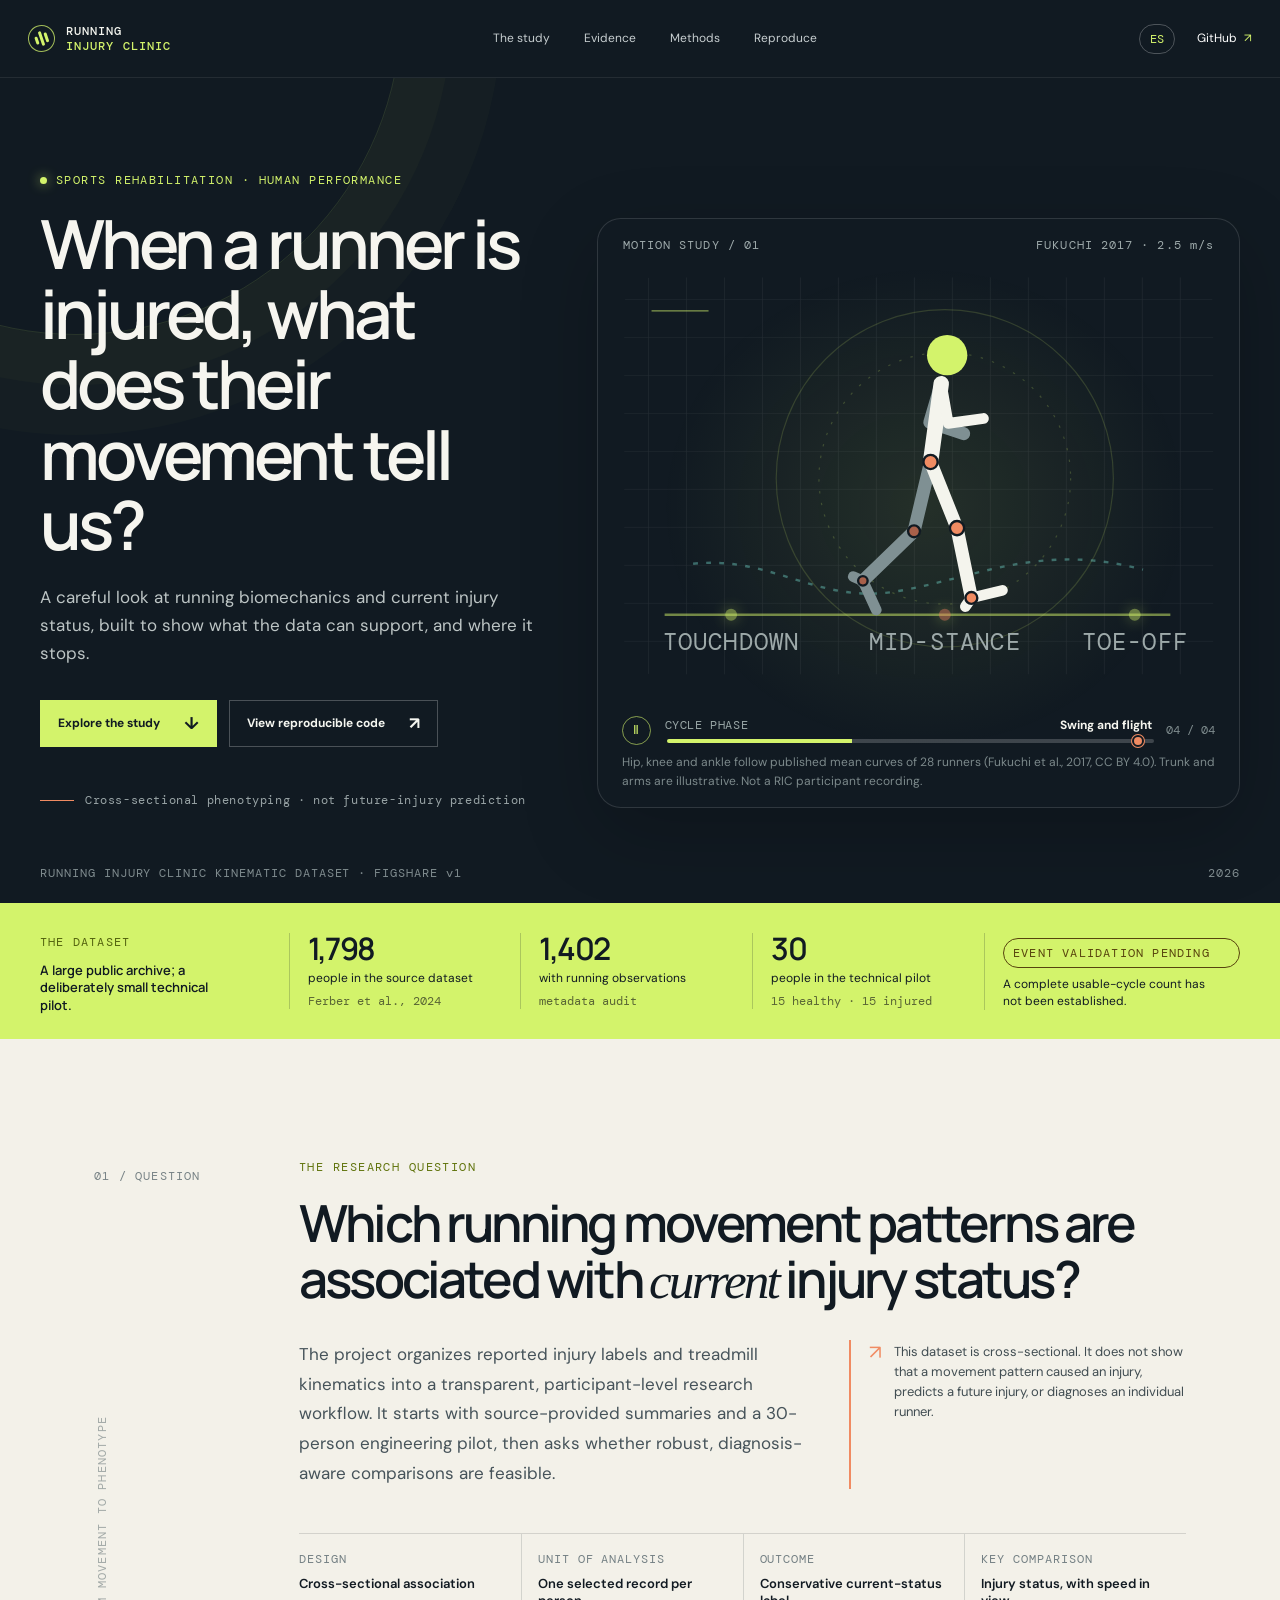
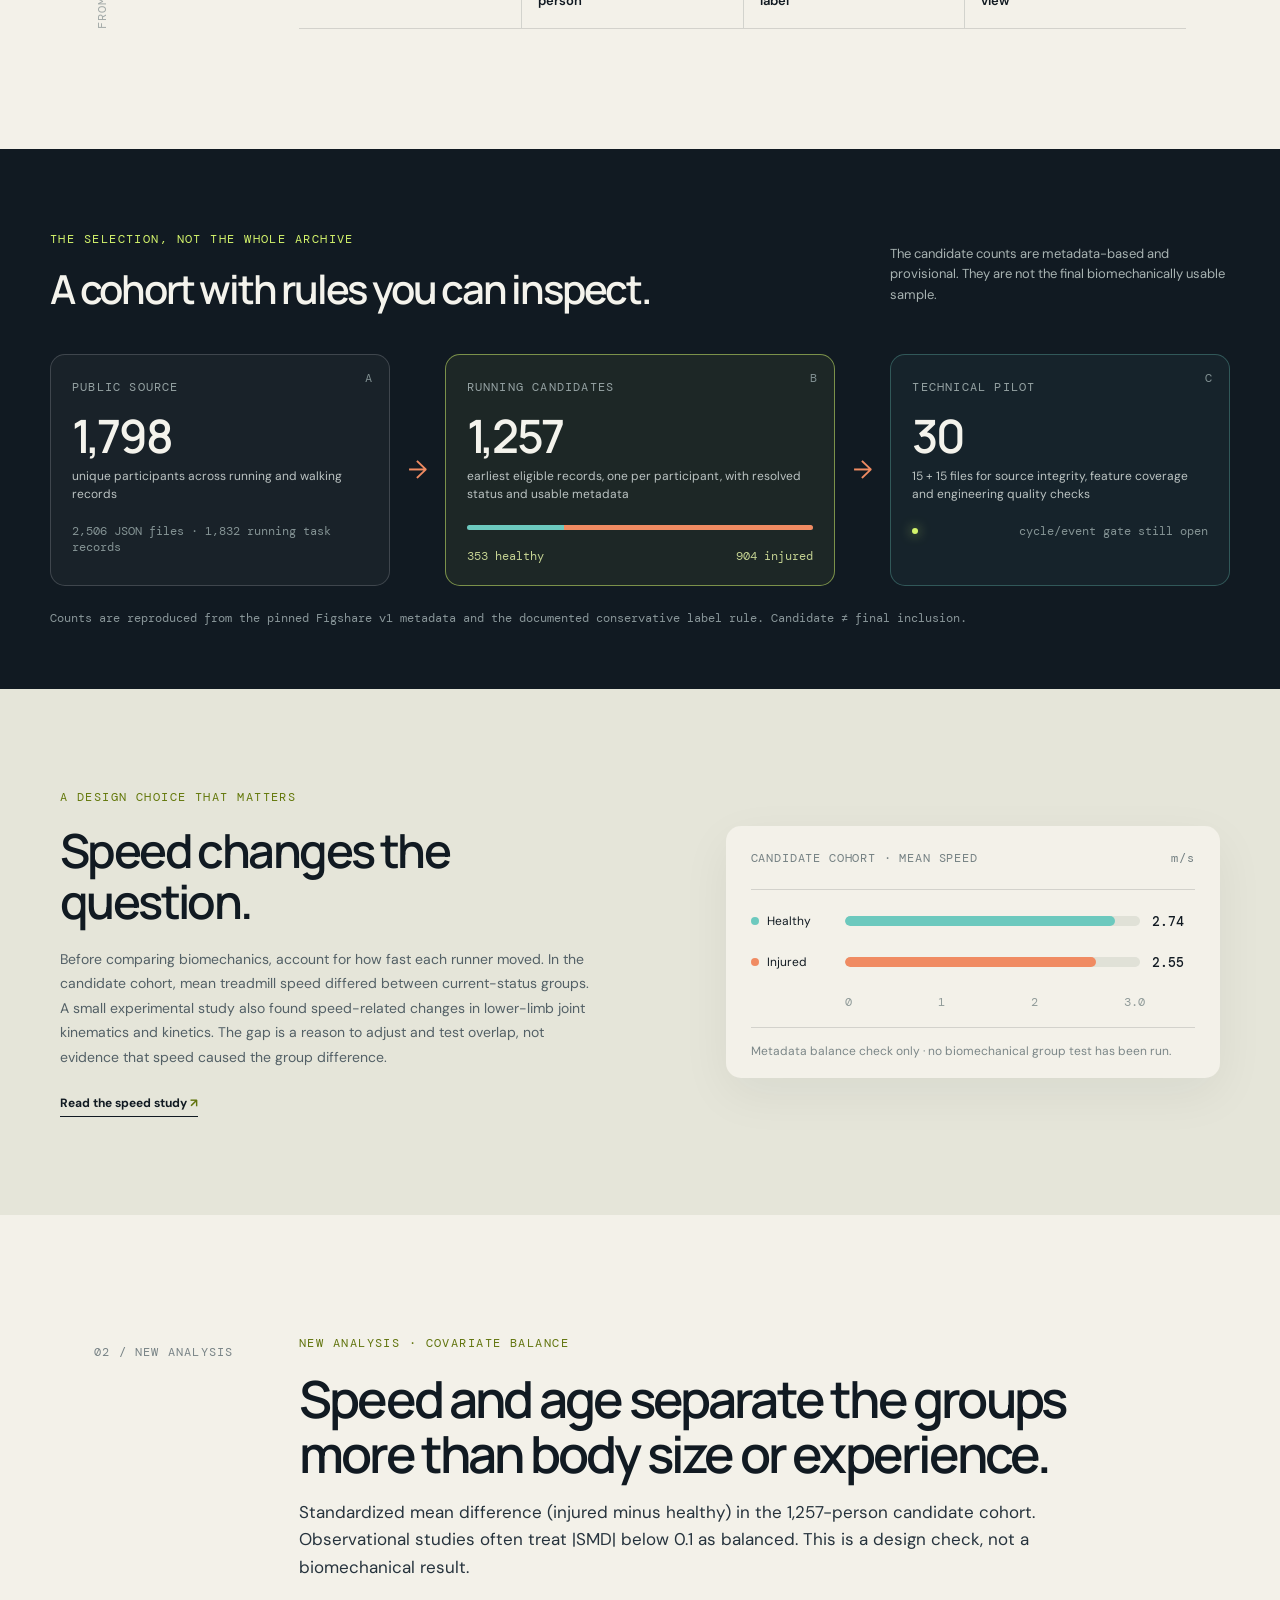
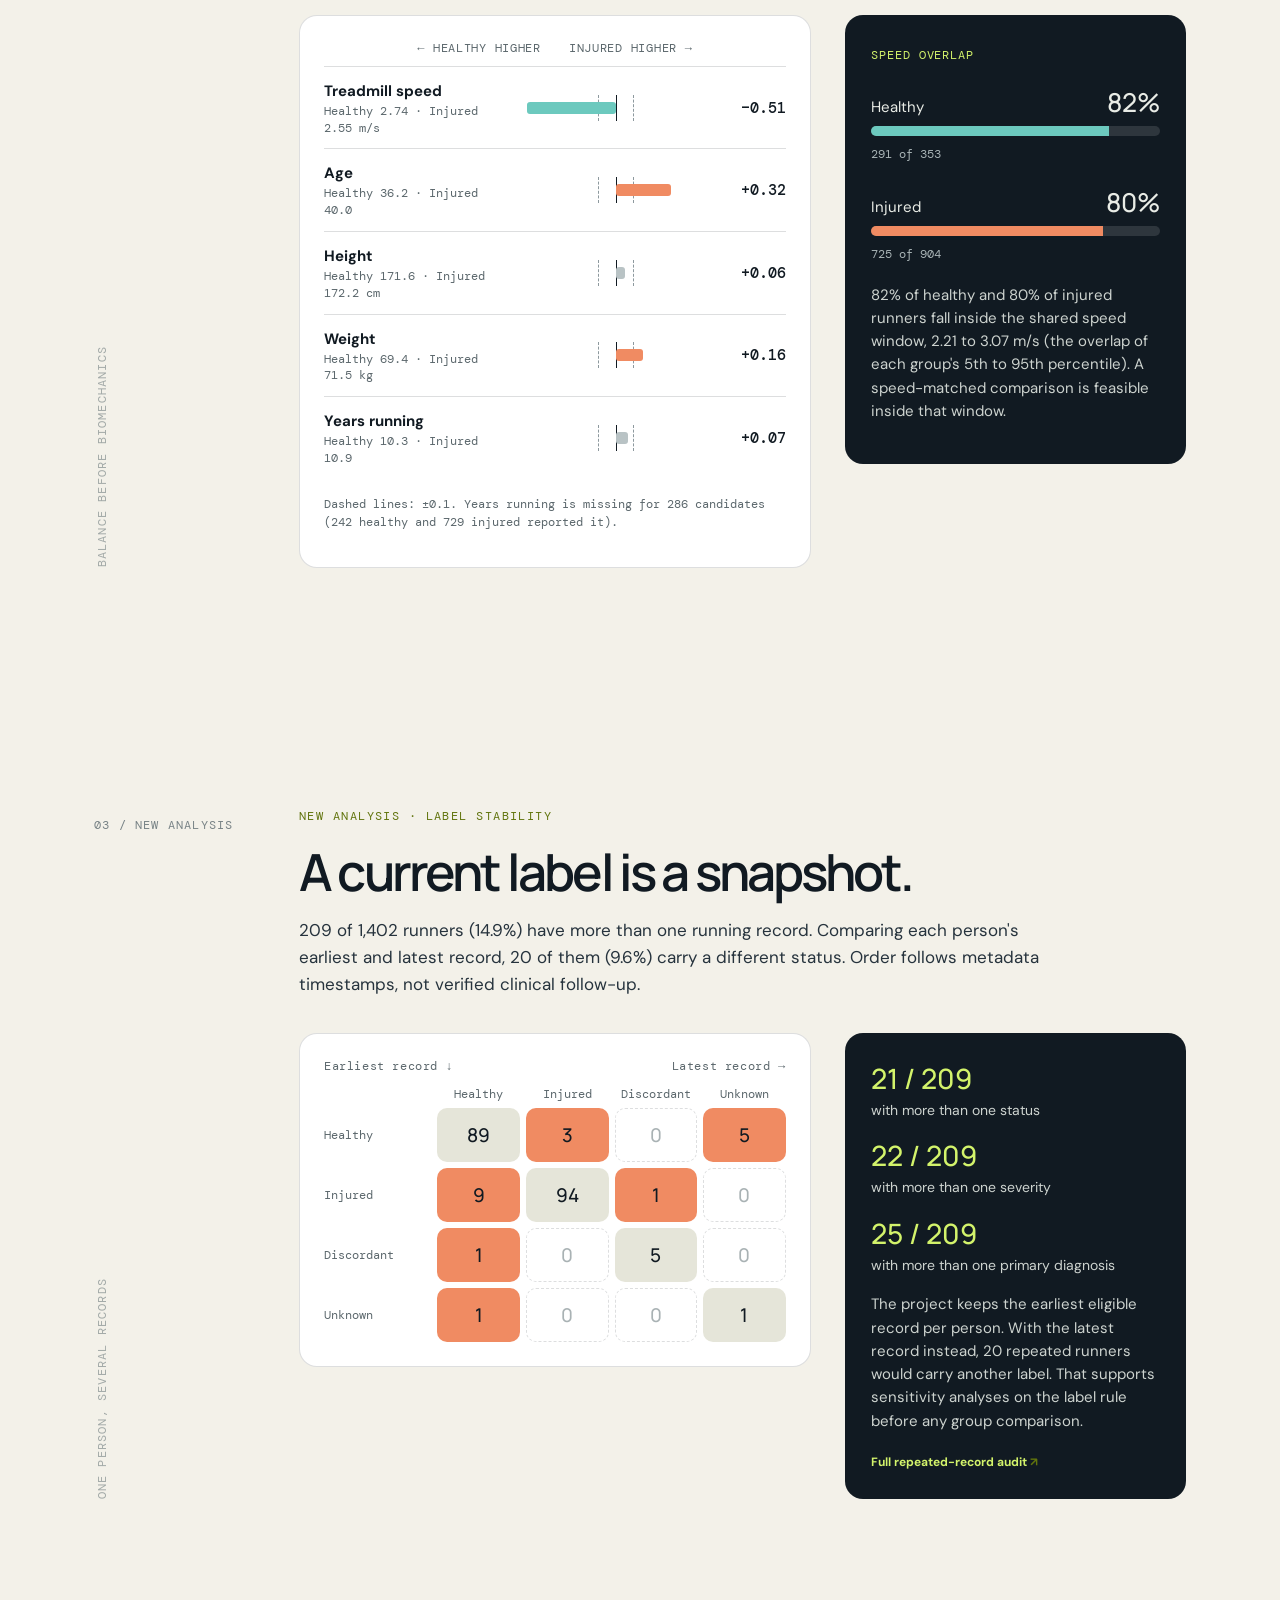
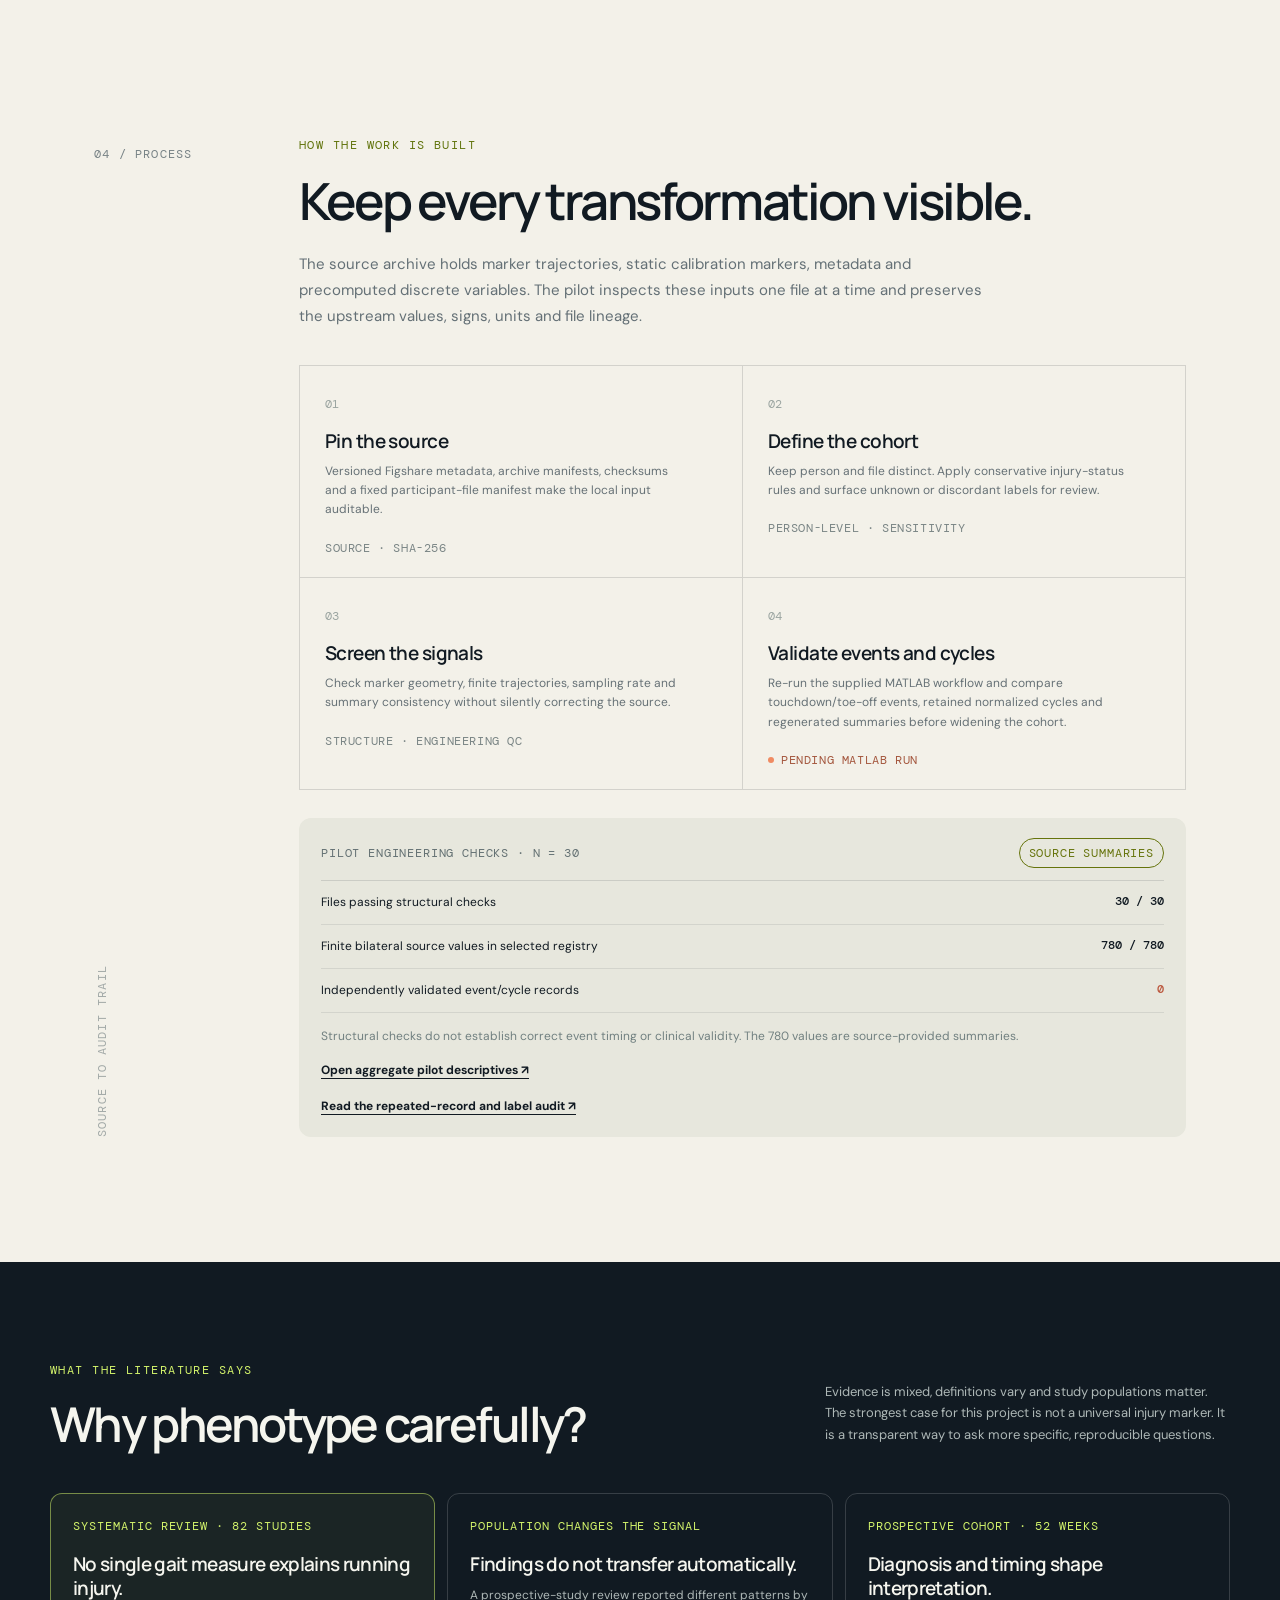
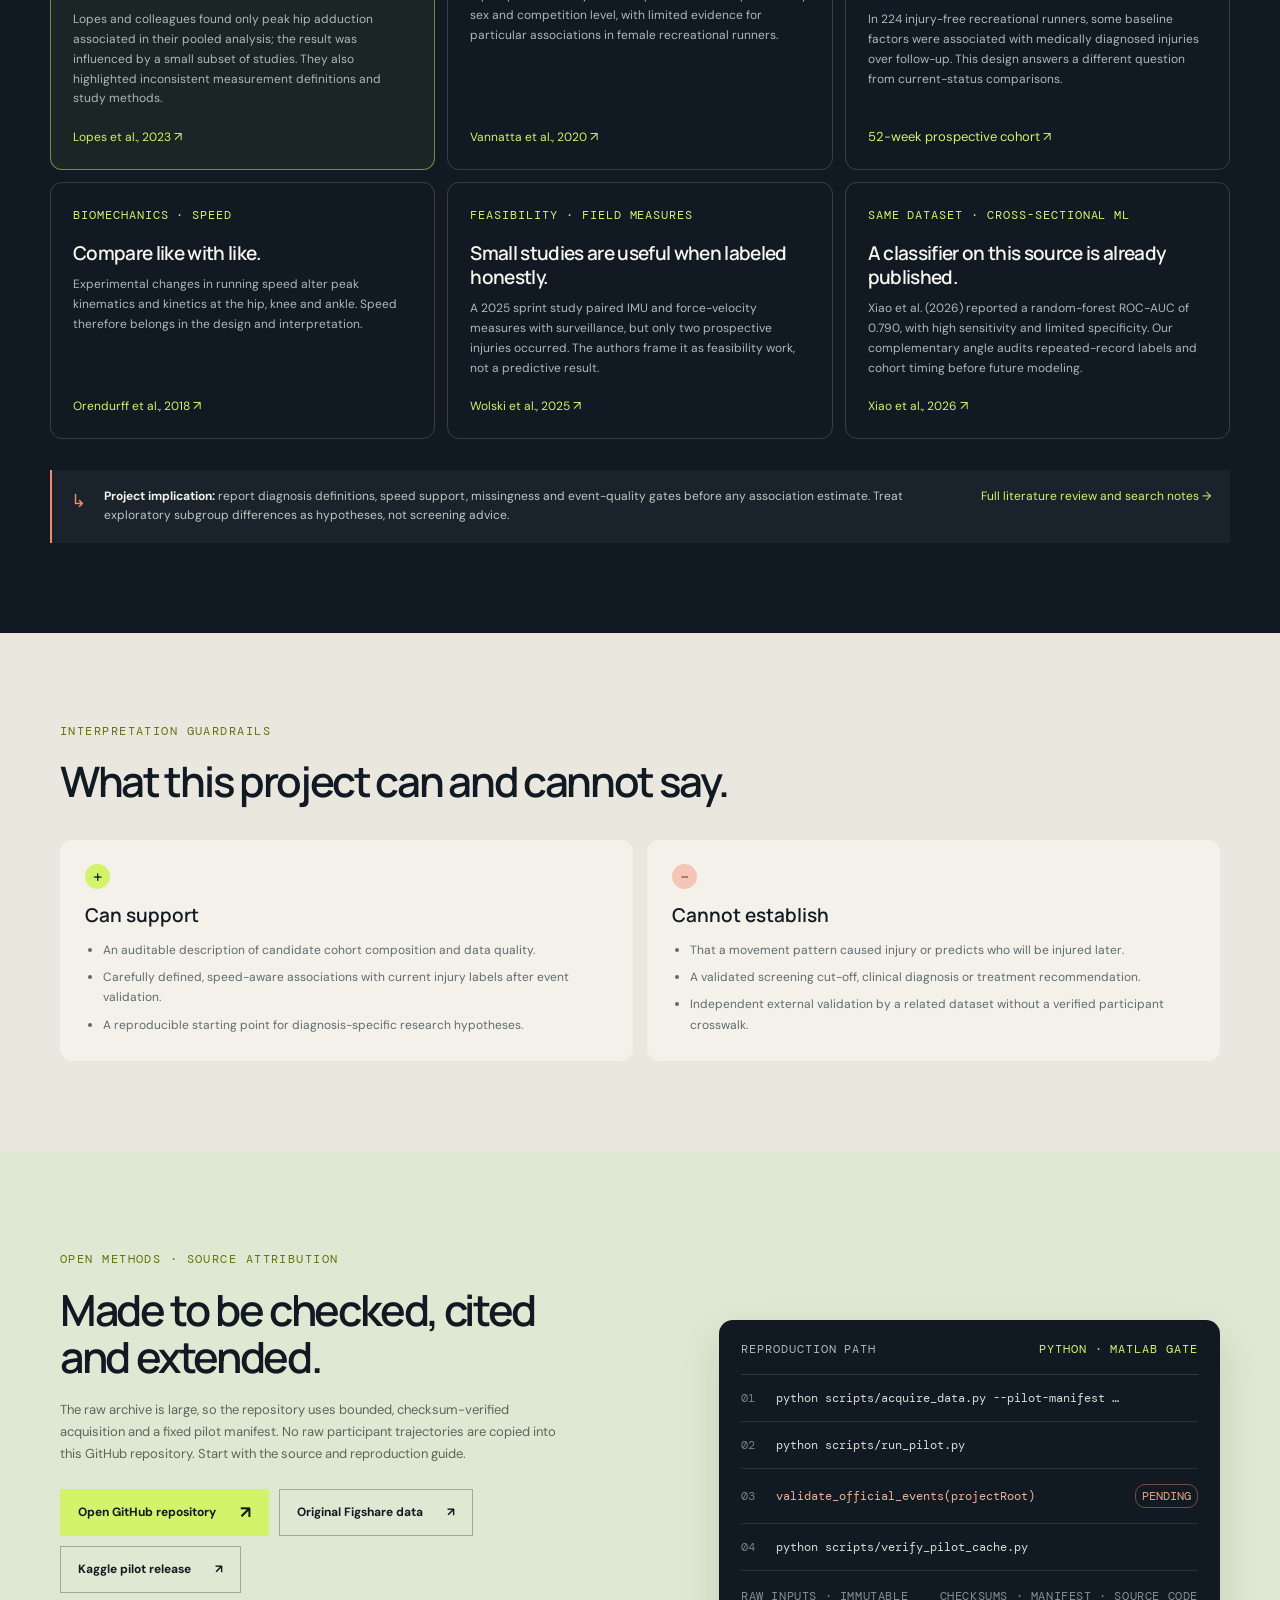
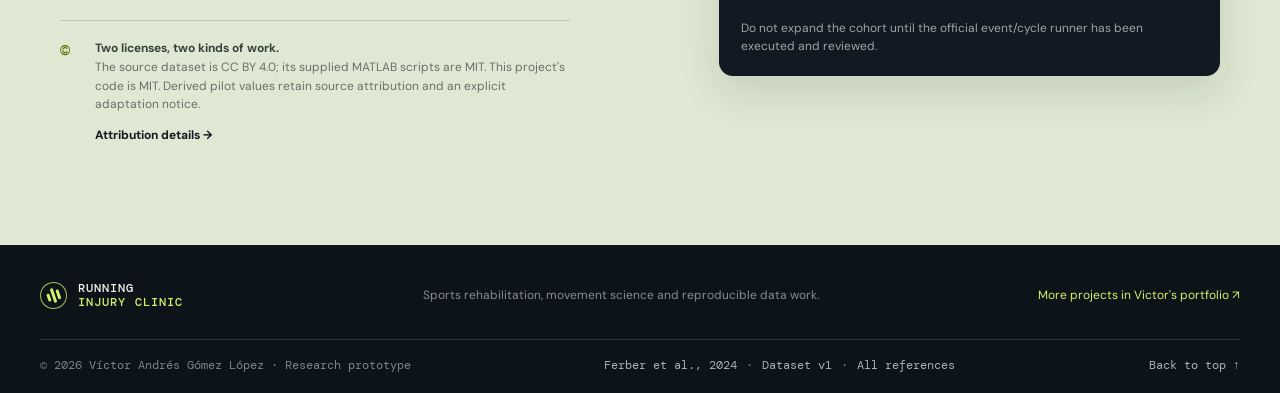
==== commit 76477155: "Accurate marginal-vs-chance wording, mobile collapse for new analyses, English by default" ====
--- a/site/index.html
+++ b/site/index.html
@@ -1,11 +1,11 @@
 <!doctype html>
-<html lang="es">
+<html lang="en">
 <head>
   <meta charset="utf-8">
   <meta name="viewport" content="width=device-width, initial-scale=1">
   <meta name="theme-color" content="#111a22">
   <meta name="description" content="A transparent, cross-sectional exploration of running biomechanics and current injury phenotypes using the Running Injury Clinic Kinematic Dataset.">
-  <title>Running Injury Clinic · Biomecánica y fenotipado de lesiones</title>
+  <title>Running Injury Clinic · Biomechanics and injury phenotyping</title>
   <link rel="icon" href="data:image/svg+xml,%3Csvg xmlns='http://www.w3.org/2000/svg' viewBox='0 0 40 40'%3E%3Crect width='40' height='40' rx='12' fill='%23111a22'/%3E%3Cpath d='M9 25h7l4-11 5 16 4-8h4' fill='none' stroke='%23d3f36b' stroke-width='3' stroke-linecap='round' stroke-linejoin='round'/%3E%3C/svg%3E">
   <link rel="stylesheet" href="styles.css">
   <script src="app.js" defer></script>
@@ -139,7 +139,7 @@
       <div class="section-main">
         <p class="eyebrow eyebrow-dark" data-i18n="balEyebrow">NEW ANALYSIS · COVARIATE BALANCE</p>
         <h2 data-i18n="balTitle">Speed and age separate the groups more than body size or experience.</h2>
-        <p class="extra-lead" data-i18n="balLead">Standardized mean difference (injured minus healthy) in the 1,257-person candidate cohort. Observational studies often treat |SMD| below 0.1 as balanced. This is a design check, not a biomechanical result.</p>
+        <p class="extra-lead" data-collapse-after data-i18n="balLead">Standardized mean difference (injured minus healthy) in the 1,257-person candidate cohort. Observational studies often treat |SMD| below 0.1 as balanced. This is a design check, not a biomechanical result.</p>
         <div class="balance-grid">
           <div class="smd-panel"><div class="smd-head"><span data-i18n="smdLeft">Healthy higher</span><span data-i18n="smdRight">Injured higher</span></div><div id="smd-chart" class="smd-chart" role="group" aria-label="Standardized mean differences by covariate"></div><p class="extra-note" data-i18n="smdNote">Dashed lines: ±0.1. Years running is missing for 286 candidates (242 healthy and 729 injured reported it).</p></div>
           <aside class="overlap-card"><span class="overlap-eyebrow" data-i18n="ovEyebrow">SPEED OVERLAP</span><div id="overlap-bars" class="overlap-bars"></div><p data-i18n="ovText">82% of healthy and 80% of injured runners fall inside the shared speed window, 2.21 to 3.07 m/s (the overlap of each group's 5th to 95th percentile). A speed-matched comparison is feasible inside that window.</p></aside>
@@ -151,7 +151,7 @@
       <div class="section-main">
         <p class="eyebrow eyebrow-dark" data-i18n="labEyebrow">NEW ANALYSIS · LABEL STABILITY</p>
         <h2 data-i18n="labTitle">A current label is a snapshot.</h2>
-        <p class="extra-lead" data-i18n="labLead">209 of 1,402 runners (14.9%) have more than one running record. Comparing each person's earliest and latest record, 20 of them (9.6%) carry a different status. Order follows metadata timestamps, not verified clinical follow-up.</p>
+        <p class="extra-lead" data-collapse-after data-i18n="labLead">209 of 1,402 runners (14.9%) have more than one running record. Comparing each person's earliest and latest record, 20 of them (9.6%) carry a different status. Order follows metadata timestamps, not verified clinical follow-up.</p>
         <div class="labels-grid">
           <div class="matrix-panel"><div class="matrix-caption"><span data-i18n="mxRows">Earliest record ↓</span><span data-i18n="mxCols">Latest record →</span></div><div id="status-matrix" class="status-matrix" role="table" aria-label="Status in earliest versus latest record, 209 repeated runners"></div></div>
           <aside class="labels-aside"><div class="stability-list" id="stability-list"></div><p data-i18n="labWhy">The project keeps the earliest eligible record per person. With the latest record instead, 20 repeated runners would carry another label. That supports sensitivity analyses on the label rule before any group comparison.</p><a class="text-link" href="https://github.com/victorgomezadapty/running-injury-clinic/blob/main/reports/milestone_04_repeated_record_audit.md" target="_blank" rel="noreferrer"><span data-i18n="auditLink2">Full repeated-record audit</span> <span aria-hidden="true">↗</span></a></aside>
--- a/site/styles.css
+++ b/site/styles.css
@@ -92,3 +92,12 @@
 .smd-head span:first-child::before{content:"← "}
 .smd-head span:last-child::after{content:" →"}
 .overlap-row.ov-healthy .overlap-track i{background:var(--teal)}
+
+/* design-pass: collapsible new analyses on mobile */
+.collapse-toggle{display:none}
+@media(max-width:760px){
+  .is-collapsible .collapse-toggle{display:flex;align-items:center;justify-content:space-between;gap:12px;width:100%;min-height:48px;margin:18px 0 4px;padding:12px 16px;border:1px solid currentColor;border-radius:12px;background:transparent;color:inherit;font:600 15px/1.2 inherit;font-family:inherit;cursor:pointer;text-align:left}
+  .is-collapsible .collapse-toggle:focus-visible{outline:3px solid #d3f36b;outline-offset:2px}
+  .collapse-icon{font-size:22px;line-height:1}
+  .is-collapsible:not(.is-open) .collapse-body{display:none}
+}
